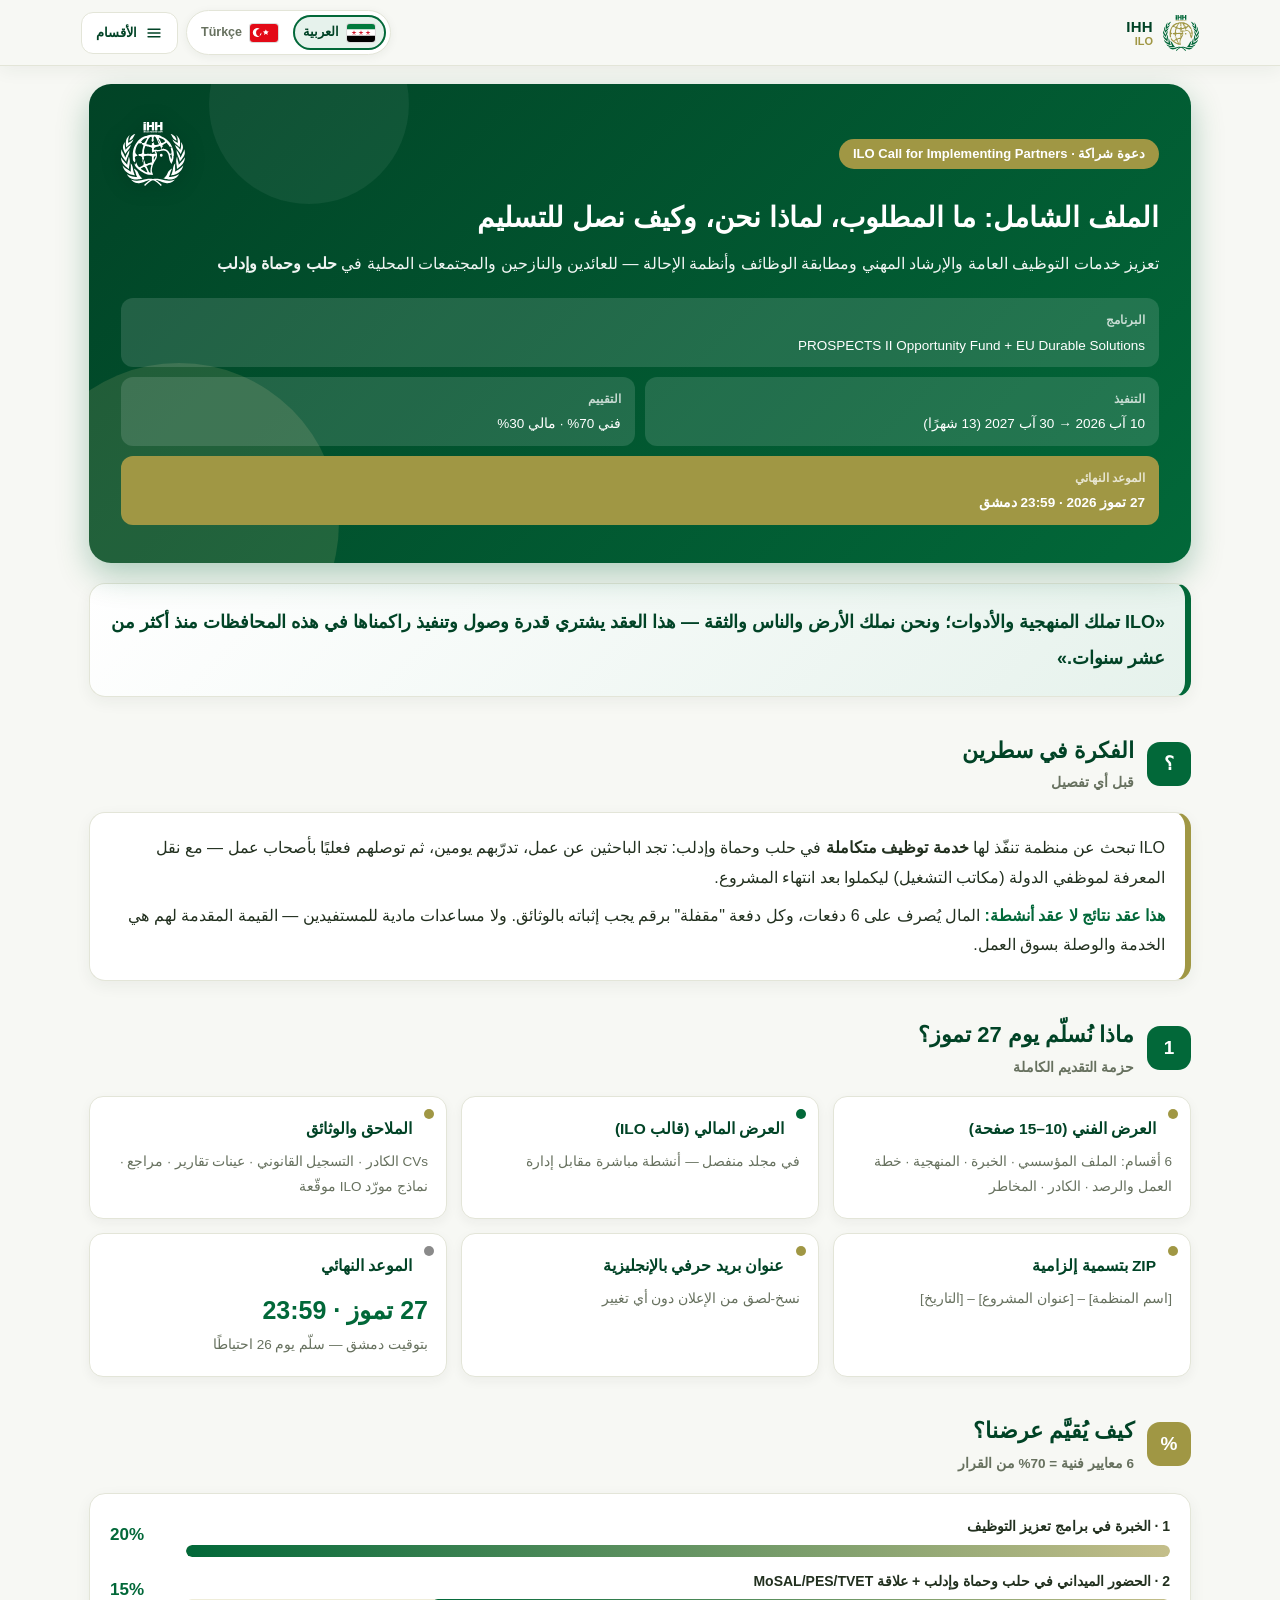
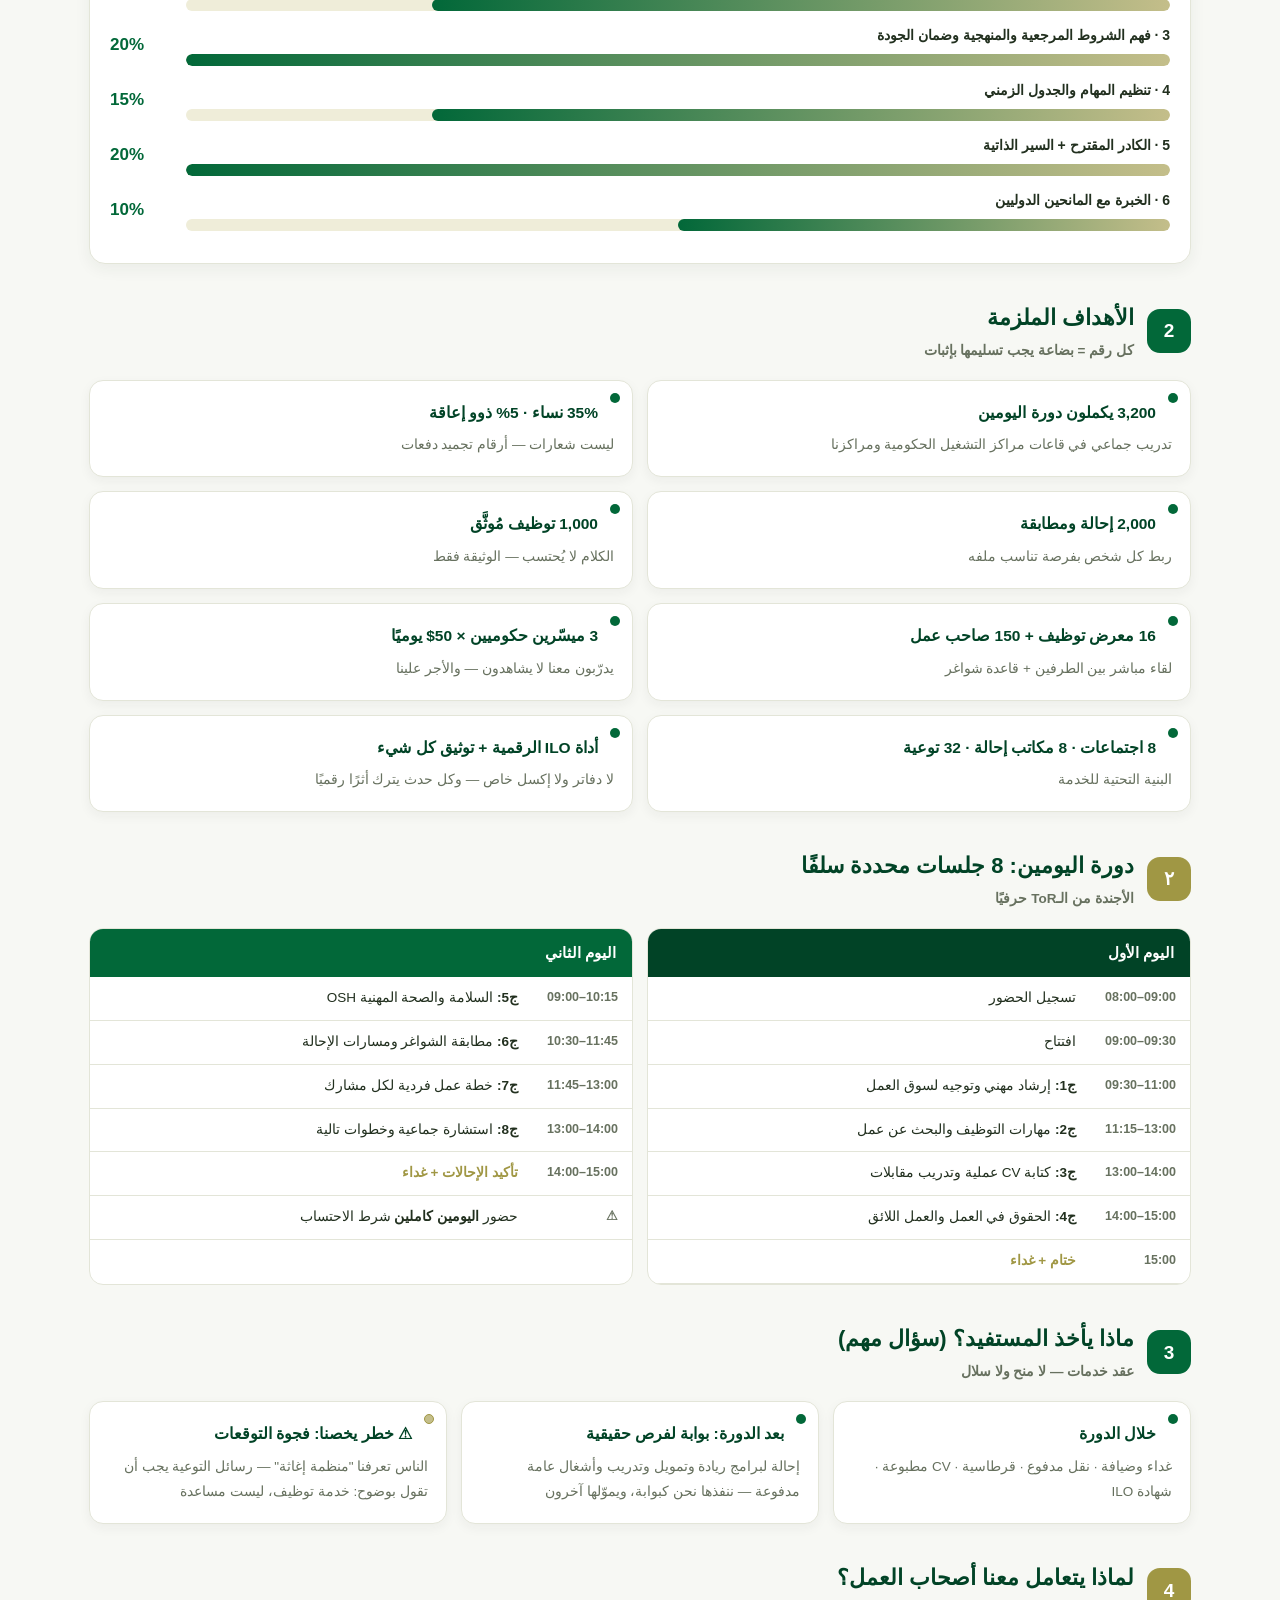
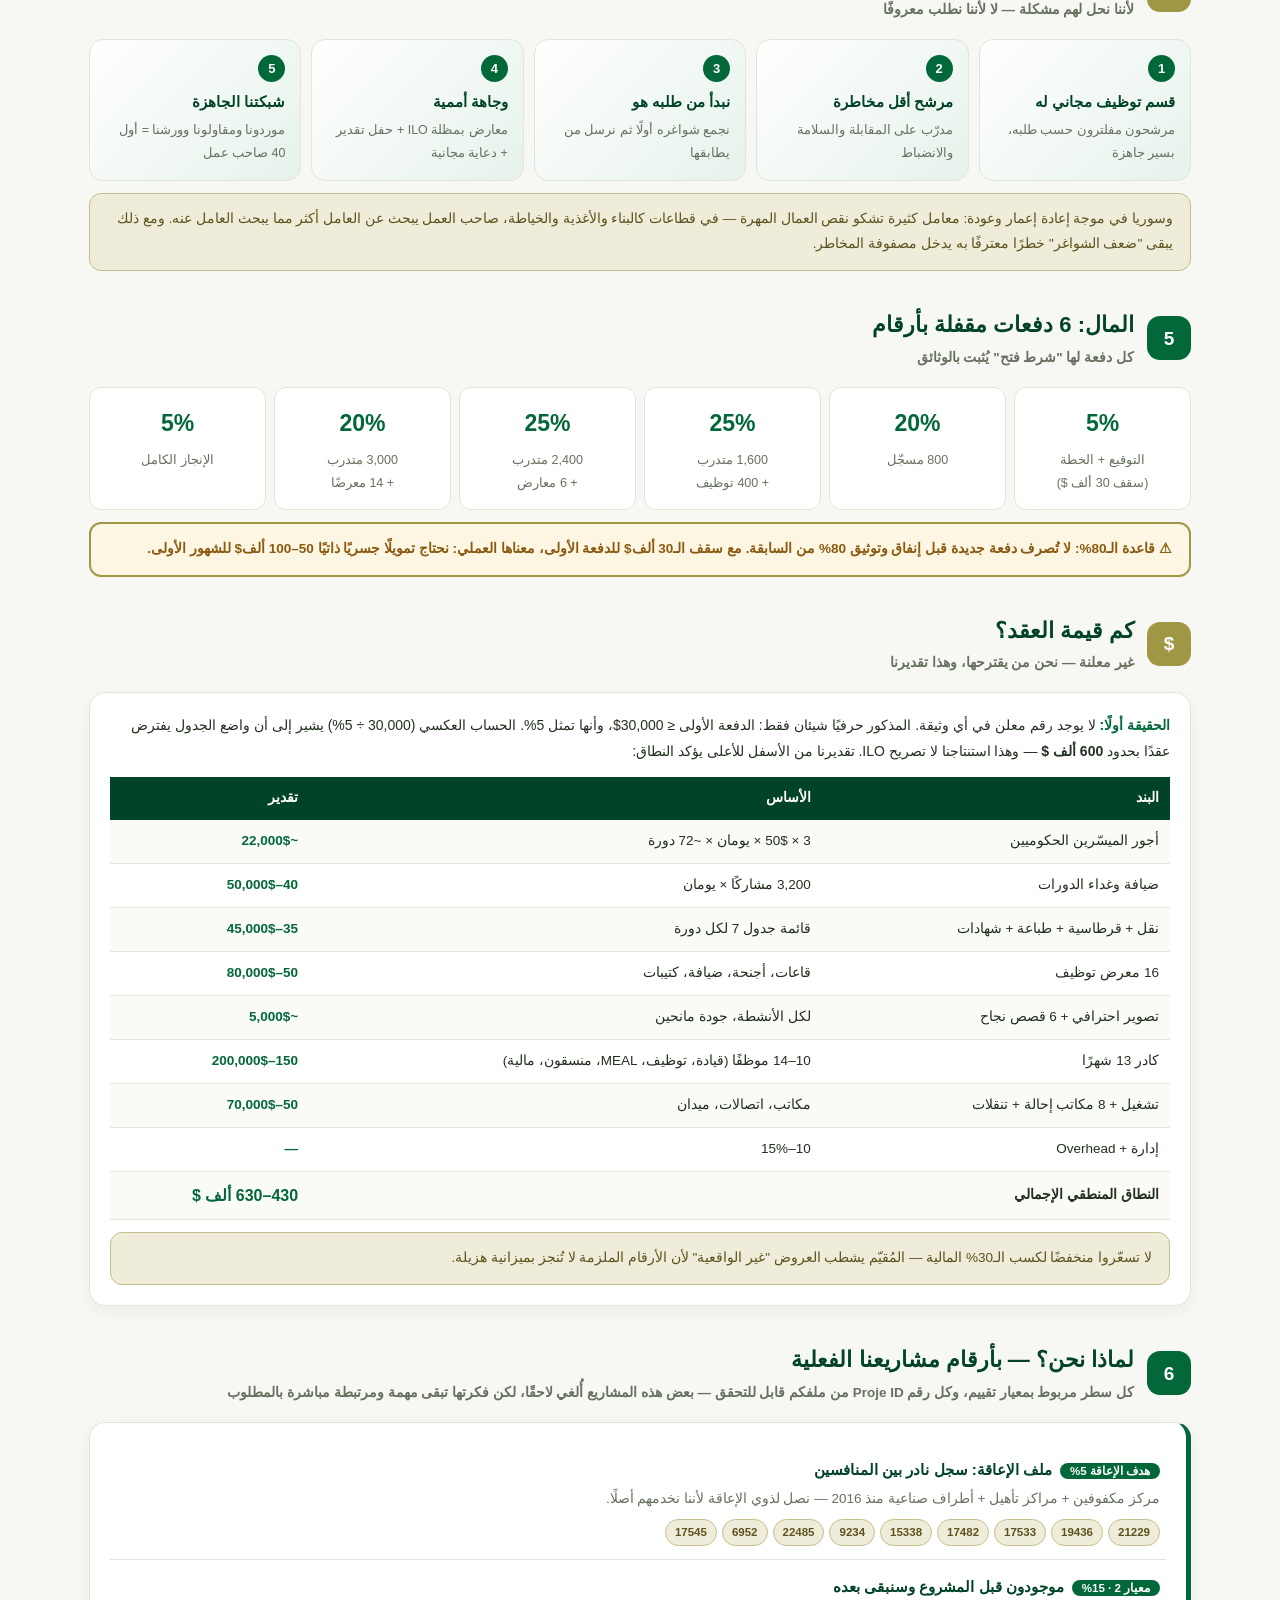
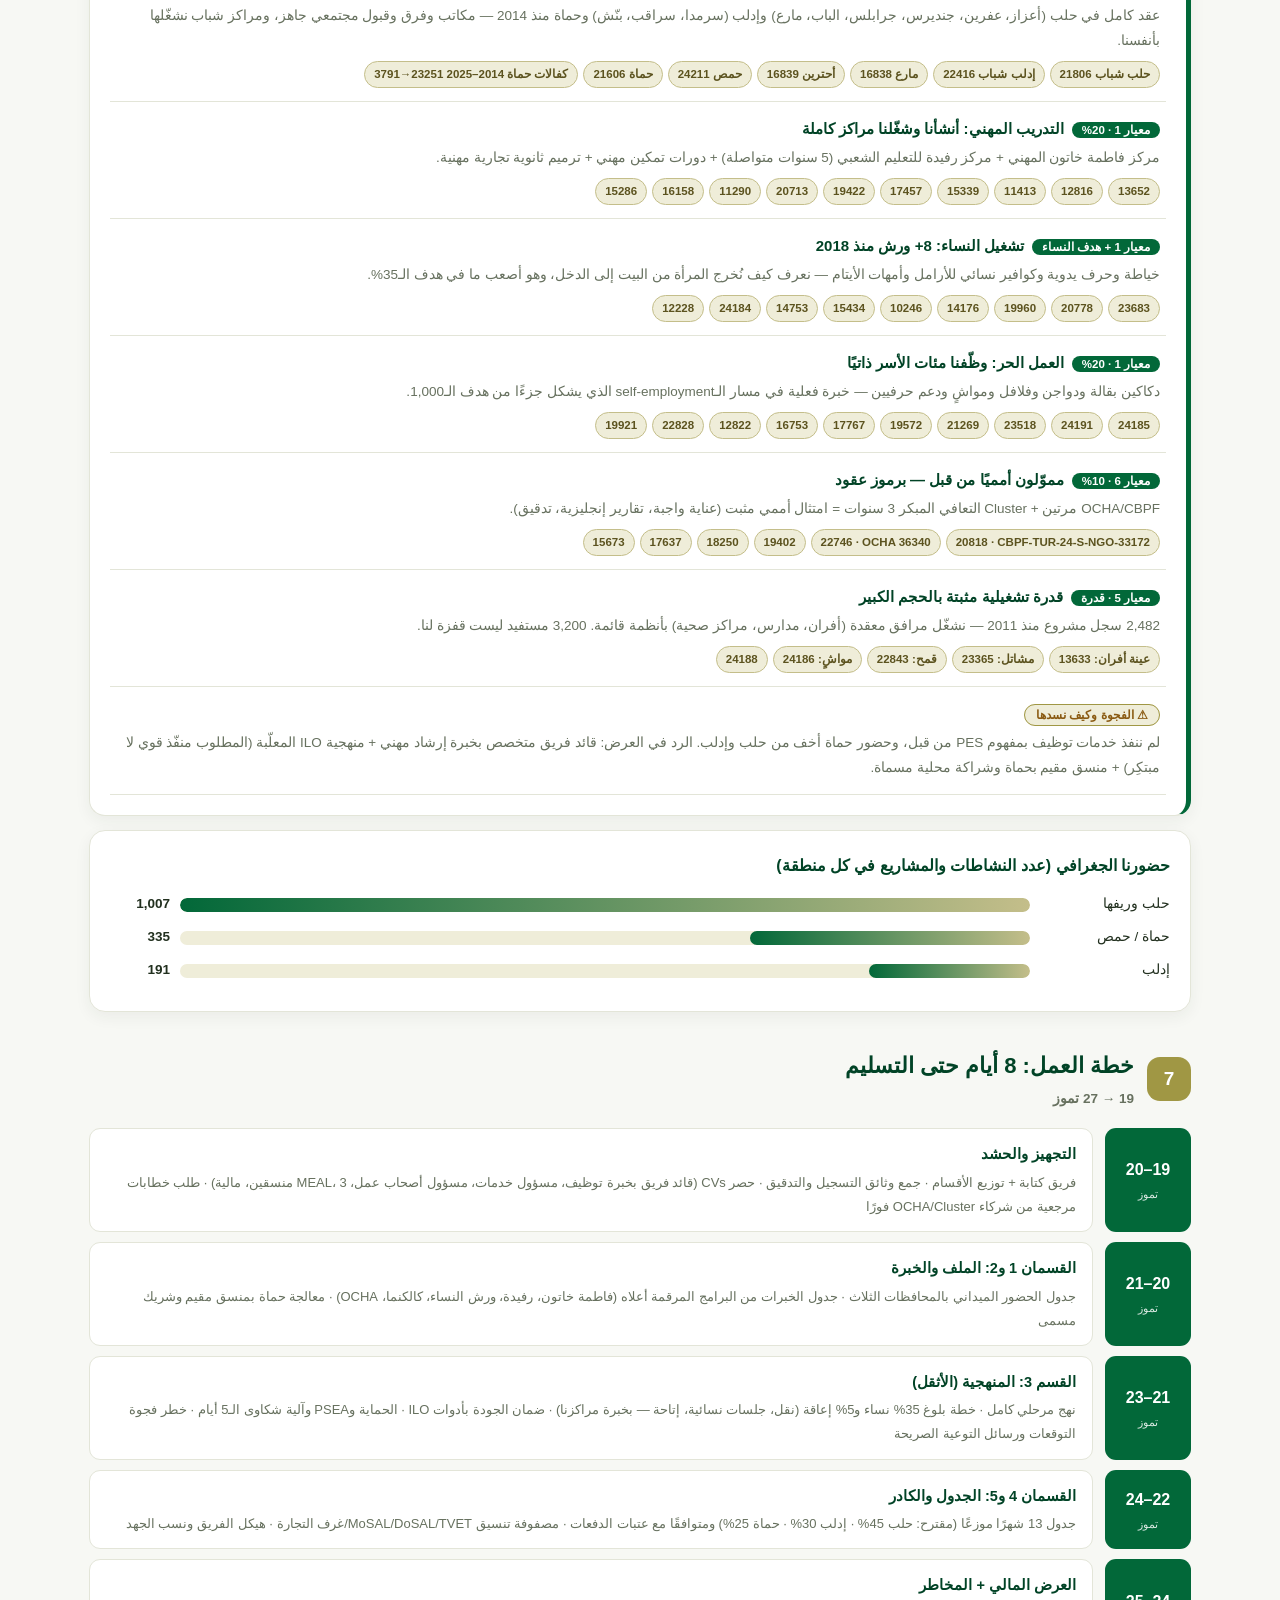
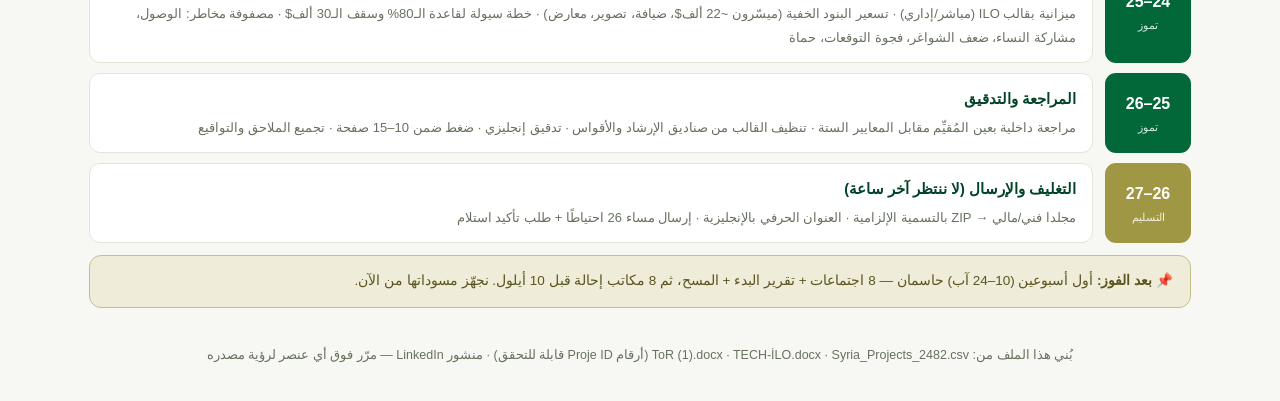
==== index.html @ 793cbeac "fix(seo): cache-bust Open Graph image URL for Telegram previews Append a version query so crawlers t" ====
<!DOCTYPE html>
<html lang="ar" dir="rtl">
<head>
<meta charset="UTF-8">
<meta name="viewport" content="width=device-width, initial-scale=1.0">
<title>ILO – الملف الشامل: المطلوب، لماذا نحن، وخطة العمل</title>

<!-- Link-preview metadata stays Turkish for social crawlers (do not rely on JS). -->
<meta name="description" content="IHH — ILO uygulama ortağı çağrısı: Halep, Hama ve İdlib'de kamu istihdam hizmetleri, kariyer rehberliği, iş eşleştirme ve yönlendirme sistemlerinin güçlendirilmesi. PROSPECTS II Opportunity Fund + EU Durable Solutions.">
<meta name="author" content="IHH">
<meta name="theme-color" content="#014326">
<link rel="canonical" href="https://alhasann.github.io/ihh/">
<link rel="icon" href="Circle_tr.svg" type="image/svg+xml">
<link rel="apple-touch-icon" href="og-image.png?v=20260719b">

<meta property="og:type" content="website">
<meta property="og:site_name" content="IHH">
<meta property="og:locale" content="tr_TR">
<meta property="og:url" content="https://alhasann.github.io/ihh/">
<meta property="og:title" content="IHH · ILO Ortaklık Dosyası — İstihdam Hizmetleri">
<meta property="og:description" content="Halep, Hama ve İdlib'de geri dönenler, yerinden edilmişler ve yerel topluluklar için kamu istihdam hizmetleri, kariyer rehberliği, iş eşleştirme ve yönlendirme. Uygulama: 10 Ağustos 2026 – 30 Ağustos 2027.">
<!-- Cache-bust query forces Telegram/WhatsApp to refetch a new preview image -->
<meta property="og:image" content="https://alhasann.github.io/ihh/og-image.png?v=20260719b">
<meta property="og:image:secure_url" content="https://alhasann.github.io/ihh/og-image.png?v=20260719b">
<meta property="og:image:type" content="image/png">
<meta property="og:image:width" content="1200">
<meta property="og:image:height" content="675">
<meta property="og:image:alt" content="IHH — ILO Ortaklık Dosyası, Halep · Hama · İdlib">

<meta name="twitter:card" content="summary_large_image">
<meta name="twitter:title" content="IHH · ILO Ortaklık Dosyası — İstihdam Hizmetleri">
<meta name="twitter:description" content="Halep, Hama ve İdlib'de kamu istihdam hizmetleri, kariyer rehberliği, iş eşleştirme ve yönlendirme sistemlerinin güçlendirilmesi.">
<meta name="twitter:image" content="https://alhasann.github.io/ihh/og-image.png?v=20260719b">
<meta name="twitter:image:alt" content="IHH — ILO Ortaklık Dosyası">

<link rel="stylesheet" href="css/style.css">
</head>
<body>
<nav class="site-nav" id="site-nav" data-i18n-aria="nav.aria" aria-label="التنقل بين الأقسام">
  <div class="site-nav-inner">
    <a href="#top" class="nav-brand">
      <img src="Circle_tr.svg" width="36" height="36" alt="IHH" class="nav-logo">
      <span class="nav-brand-text"><b>IHH</b><small>ILO</small></span>
    </a>

    <div class="nav-tools">
      <div class="lang-switch" data-lang-switch role="group" aria-label="اختيار اللغة">
        <button type="button" class="lang-btn active" data-lang="ar" aria-pressed="true" title="العربية">
          <span class="lang-flag-wrap" aria-hidden="true">
            <img class="lang-flag" src="flags/sy.svg?v=3" width="28" height="18" alt="سوريا">
          </span>
          <span class="lang-label" data-i18n="lang.ar">العربية</span>
        </button>
        <button type="button" class="lang-btn" data-lang="tr" aria-pressed="false" title="Türkçe">
          <span class="lang-flag-wrap" aria-hidden="true">
            <img class="lang-flag" src="flags/tr.svg?v=2" width="28" height="18" alt="">
          </span>
          <span class="lang-label" data-i18n="lang.tr">Türkçe</span>
        </button>
      </div>

      <button type="button" class="nav-toggle" id="nav-toggle" aria-expanded="false" aria-controls="nav-panel" data-i18n-aria="nav.sections" aria-label="الأقسام">
        <svg class="nav-toggle-ico" width="18" height="18" viewBox="0 0 24 24" fill="none" stroke="currentColor" stroke-width="1.75" stroke-linecap="round" aria-hidden="true"><path d="M4 7h16M4 12h16M4 17h16"/></svg>
        <span class="nav-toggle-label" data-i18n="nav.sections">الأقسام</span>
      </button>
    </div>

    <div class="nav-panel" id="nav-panel">
      <div class="nav-panel-head">
        <span data-i18n="nav.sections">الأقسام</span>
      </div>
      <div class="nav-links" role="navigation">
        <a class="nav-link" href="#idea"><span class="nav-ico" aria-hidden="true"><svg width="18" height="18" viewBox="0 0 24 24" fill="none" stroke="currentColor" stroke-width="1.75" stroke-linecap="round" stroke-linejoin="round"><path d="M9 18h6M10 21h4"/><path d="M8.5 14.5A5.5 5.5 0 1 1 15.5 8 4.5 4.5 0 0 0 12 4a5.5 5.5 0 0 0-3.5 10.5V14.5z"/></svg></span><span data-i18n="nav.idea">الفكرة</span></a>
        <a class="nav-link" href="#submit"><span class="nav-ico" aria-hidden="true"><svg width="18" height="18" viewBox="0 0 24 24" fill="none" stroke="currentColor" stroke-width="1.75" stroke-linecap="round" stroke-linejoin="round"><path d="M22 2 11 13"/><path d="M22 2l-7 20-4-9-9-4 20-7z"/></svg></span><span data-i18n="nav.submit">التسليم</span></a>
        <a class="nav-link" href="#eval"><span class="nav-ico" aria-hidden="true"><svg width="18" height="18" viewBox="0 0 24 24" fill="none" stroke="currentColor" stroke-width="1.75" stroke-linecap="round" stroke-linejoin="round"><path d="M4 20V10M10 20V4M16 20v-7M22 20V8"/></svg></span><span data-i18n="nav.eval">التقييم</span></a>
        <a class="nav-link" href="#targets"><span class="nav-ico" aria-hidden="true"><svg width="18" height="18" viewBox="0 0 24 24" fill="none" stroke="currentColor" stroke-width="1.75" stroke-linecap="round" stroke-linejoin="round"><path d="M12 3v3M12 18v3M3 12h3M18 12h3"/><path d="M12 8a4 4 0 1 1 0 8 4 4 0 0 1 0-8z"/><path d="M12 11v2h2"/></svg></span><span data-i18n="nav.targets">الأهداف</span></a>
        <a class="nav-link" href="#agenda"><span class="nav-ico" aria-hidden="true"><svg width="18" height="18" viewBox="0 0 24 24" fill="none" stroke="currentColor" stroke-width="1.75" stroke-linecap="round" stroke-linejoin="round"><path d="M7 3v3M17 3v3M4 8h16"/><path d="M5 5h14a1 1 0 0 1 1 1v14a1 1 0 0 1-1 1H5a1 1 0 0 1-1-1V6a1 1 0 0 1 1-1z"/></svg></span><span data-i18n="nav.agenda">الدورة</span></a>
        <a class="nav-link" href="#benefit"><span class="nav-ico" aria-hidden="true"><svg width="18" height="18" viewBox="0 0 24 24" fill="none" stroke="currentColor" stroke-width="1.75" stroke-linecap="round" stroke-linejoin="round"><path d="M20 21a8 8 0 0 0-16 0"/><path d="M12 13a4 4 0 1 0 0-8 4 4 0 0 0 0 8z"/></svg></span><span data-i18n="nav.benefit">المستفيد</span></a>
        <a class="nav-link" href="#employers"><span class="nav-ico" aria-hidden="true"><svg width="18" height="18" viewBox="0 0 24 24" fill="none" stroke="currentColor" stroke-width="1.75" stroke-linecap="round" stroke-linejoin="round"><path d="M3 21h18M6 21V8l6-4 6 4v13M10 21v-5h4v5"/></svg></span><span data-i18n="nav.employers">أصحاب العمل</span></a>
        <a class="nav-link" href="#payments"><span class="nav-ico" aria-hidden="true"><svg width="18" height="18" viewBox="0 0 24 24" fill="none" stroke="currentColor" stroke-width="1.75" stroke-linecap="round" stroke-linejoin="round"><path d="M3 7h18v10H3z"/><path d="M3 10h18M7 15h3"/></svg></span><span data-i18n="nav.payments">الدفعات</span></a>
        <a class="nav-link" href="#budget"><span class="nav-ico" aria-hidden="true"><svg width="18" height="18" viewBox="0 0 24 24" fill="none" stroke="currentColor" stroke-width="1.75" stroke-linecap="round" stroke-linejoin="round"><path d="M12 2v20"/><path d="M17 6.5c0-1.9-2.2-3.5-5-3.5S7 4.6 7 6.5 9.2 10 12 10s5 1.6 5 3.5-2.2 3.5-5 3.5-5-1.6-5-3.5"/></svg></span><span data-i18n="nav.budget">القيمة</span></a>
        <a class="nav-link" href="#why"><span class="nav-ico" aria-hidden="true"><svg width="18" height="18" viewBox="0 0 24 24" fill="none" stroke="currentColor" stroke-width="1.75" stroke-linecap="round" stroke-linejoin="round"><path d="m12 3 2.2 5.4L20 9.2l-4.4 3.7L16.8 19 12 15.8 7.2 19l1.2-6.1L4 9.2l5.8-.8L12 3z"/></svg></span><span data-i18n="nav.why">لماذا نحن</span></a>
        <a class="nav-link" href="#plan"><span class="nav-ico" aria-hidden="true"><svg width="18" height="18" viewBox="0 0 24 24" fill="none" stroke="currentColor" stroke-width="1.75" stroke-linecap="round" stroke-linejoin="round"><path d="M9 11.5 11 13.5 16 8.5"/><path d="M5 4h11a1 1 0 0 1 1 1v14a1 1 0 0 1-1 1H5a1 1 0 0 1-1-1V5a1 1 0 0 1 1-1z"/></svg></span><span data-i18n="nav.plan">الخطة</span></a>
      </div>
    </div>
  </div>
</nav>

<div class="wrap" id="top">

  <header class="hero">
    <div class="hero-top">
      <span class="badge" data-i18n="hero.badge">دعوة شراكة · ILO Call for Implementing Partners</span>
      <img class="hero-logo" src="Circle_tr.svg" width="64" height="64" alt="IHH">
    </div>
    <h1 data-i18n="hero.h1">الملف الشامل: ما المطلوب، لماذا نحن، وكيف نصل للتسليم</h1>
    <p data-i18n-html="hero.lead">تعزيز خدمات التوظيف العامة والإرشاد المهني ومطابقة الوظائف وأنظمة الإحالة — للعائدين والنازحين والمجتمعات المحلية في <b>حلب وحماة وإدلب</b></p>
    <div class="metarow">
      <div class="chip chip-program"><b data-i18n="chip.program.label">البرنامج</b><span data-i18n="chip.program.value">PROSPECTS II Opportunity Fund + EU Durable Solutions</span></div>
      <div class="chip"><b data-i18n="chip.impl.label">التنفيذ</b><span data-i18n="chip.impl.value">10 آب 2026 → 30 آب 2027 (13 شهرًا)</span></div>
      <div class="chip"><b data-i18n="chip.eval.label">التقييم</b><span data-i18n="chip.eval.value">فني 70% · مالي 30%</span></div>
      <div class="chip dl chip-deadline"><b data-i18n="chip.deadline.label">الموعد النهائي</b><span data-i18n="chip.deadline.value">27 تموز 2026 · 23:59 دمشق</span></div>
    </div>
  </header>

  <div class="card quote-card">
    <p style="font-size:18px;font-weight:800;color:var(--pd);line-height:2" data-i18n="quote">«ILO تملك المنهجية والأدوات؛ ونحن نملك الأرض والناس والثقة — هذا العقد يشتري قدرة وصول وتنفيذ راكمناها في هذه المحافظات منذ أكثر من عشر سنوات.»</p>
  </div>

  <section id="idea">
    <div class="sec-head"><div class="sec-num">؟</div><div><h2 data-i18n="s1.h2">الفكرة في سطرين</h2><span data-i18n="s1.sub">قبل أي تفصيل</span></div></div>
    <div class="card" style="border-inline-start:6px solid var(--g)">
      <p data-i18n-html="s1.p1">ILO تبحث عن منظمة تنفّذ لها <b>خدمة توظيف متكاملة</b> في حلب وحماة وإدلب: تجد الباحثين عن عمل، تدرّبهم يومين، ثم توصلهم فعليًا بأصحاب عمل — مع نقل المعرفة لموظفي الدولة (مكاتب التشغيل) ليكملوا بعد انتهاء المشروع.</p>
      <p style="margin-top:8px" data-i18n-html="s1.p2"><b style="color:var(--p)">هذا عقد نتائج لا عقد أنشطة:</b> المال يُصرف على 6 دفعات، وكل دفعة "مقفلة" برقم يجب إثباته بالوثائق. ولا مساعدات مادية للمستفيدين — القيمة المقدمة لهم هي الخدمة والوصلة بسوق العمل.</p>
    </div>
  </section>

  <section id="submit">
    <div class="sec-head"><div class="sec-num">1</div><div><h2 data-i18n="s2.h2">ماذا نُسلّم يوم 27 تموز؟</h2><span data-i18n="s2.sub">حزمة التقديم الكاملة</span></div></div>
    <div class="grid g3">
      <div class="item f-tpl" data-i18n-tip="s2.i1.tip"><span class="src-dot"></span><h3 data-i18n="s2.i1.h">العرض الفني (10–15 صفحة)</h3><p data-i18n="s2.i1.p">6 أقسام: الملف المؤسسي · الخبرة · المنهجية · خطة العمل والرصد · الكادر · المخاطر</p></div>
      <div class="item f-tor" data-i18n-tip="s2.i2.tip"><span class="src-dot"></span><h3 data-i18n="s2.i2.h">العرض المالي (قالب ILO)</h3><p data-i18n="s2.i2.p">في مجلد منفصل — أنشطة مباشرة مقابل إدارة</p></div>
      <div class="item f-tpl" data-i18n-tip="s2.i3.tip"><span class="src-dot"></span><h3 data-i18n="s2.i3.h">الملاحق والوثائق</h3><p data-i18n="s2.i3.p">CVs الكادر · التسجيل القانوني · عينات تقارير · مراجع · نماذج مورّد ILO موقّعة</p></div>
      <div class="item f-tpl" data-i18n-tip="s2.i4.tip"><span class="src-dot"></span><h3 data-i18n="s2.i4.h">ZIP بتسمية إلزامية</h3><p data-i18n="s2.i4.p">[اسم المنظمة] – [عنوان المشروع] – [التاريخ]</p></div>
      <div class="item f-tpl" data-i18n-tip="s2.i5.tip"><span class="src-dot"></span><h3 data-i18n="s2.i5.h">عنوان بريد حرفي بالإنجليزية</h3><p data-i18n="s2.i5.p">نسخ-لصق من الإعلان دون أي تغيير</p></div>
      <div class="item f-li" data-i18n-tip="s2.i6.tip"><span class="src-dot"></span><h3 data-i18n="s2.i6.h">الموعد النهائي</h3><p class="big" data-i18n="s2.i6.big">27 تموز · 23:59</p><p data-i18n="s2.i6.p">بتوقيت دمشق — سلّم يوم 26 احتياطًا</p></div>
    </div>
  </section>

  <section id="eval">
    <div class="sec-head"><div class="sec-num" style="background:var(--g)">%</div><div><h2 data-i18n="s3.h2">كيف يُقيَّم عرضنا؟</h2><span data-i18n="s3.sub">6 معايير فنية = 70% من القرار</span></div></div>
    <div class="card">
      <div class="ev-row" data-i18n-tip="s3.e1.tip"><div><div class="ev-name" data-i18n="s3.e1">1 · الخبرة في برامج تعزيز التوظيف</div><div class="ev-bar"><div class="ev-fill" style="width:100%"></div></div></div><div class="ev-pct">20%</div></div>
      <div class="ev-row" data-i18n-tip="s3.e2.tip"><div><div class="ev-name" data-i18n="s3.e2">2 · الحضور الميداني في حلب وحماة وإدلب + علاقة MoSAL/PES/TVET</div><div class="ev-bar"><div class="ev-fill" style="width:75%"></div></div></div><div class="ev-pct">15%</div></div>
      <div class="ev-row" data-i18n-tip="s3.e3.tip"><div><div class="ev-name" data-i18n="s3.e3">3 · فهم الشروط المرجعية والمنهجية وضمان الجودة</div><div class="ev-bar"><div class="ev-fill" style="width:100%"></div></div></div><div class="ev-pct">20%</div></div>
      <div class="ev-row" data-i18n-tip="s3.e4.tip"><div><div class="ev-name" data-i18n="s3.e4">4 · تنظيم المهام والجدول الزمني</div><div class="ev-bar"><div class="ev-fill" style="width:75%"></div></div></div><div class="ev-pct">15%</div></div>
      <div class="ev-row" data-i18n-tip="s3.e5.tip"><div><div class="ev-name" data-i18n="s3.e5">5 · الكادر المقترح + السير الذاتية</div><div class="ev-bar"><div class="ev-fill" style="width:100%"></div></div></div><div class="ev-pct">20%</div></div>
      <div class="ev-row" data-i18n-tip="s3.e6.tip"><div><div class="ev-name" data-i18n="s3.e6">6 · الخبرة مع المانحين الدوليين</div><div class="ev-bar"><div class="ev-fill" style="width:50%"></div></div></div><div class="ev-pct">10%</div></div>
    </div>
  </section>

  <section id="targets">
    <div class="sec-head"><div class="sec-num">2</div><div><h2 data-i18n="s4.h2">الأهداف الملزمة</h2><span data-i18n="s4.sub">كل رقم = بضاعة يجب تسليمها بإثبات</span></div></div>
    <div class="grid g2">
      <div class="item f-tor" data-i18n-tip="s4.t1.tip"><span class="src-dot"></span><h3 data-i18n="s4.t1.h">3,200 يكملون دورة اليومين</h3><p data-i18n="s4.t1.p">تدريب جماعي في قاعات مراكز التشغيل الحكومية ومراكزنا</p></div>
      <div class="item f-tor c-g" data-i18n-tip="s4.t2.tip"><span class="src-dot"></span><h3 data-i18n="s4.t2.h">35% نساء · 5% ذوو إعاقة</h3><p data-i18n="s4.t2.p">ليست شعارات — أرقام تجميد دفعات</p></div>
      <div class="item f-tor" data-i18n-tip="s4.t3.tip"><span class="src-dot"></span><h3 data-i18n="s4.t3.h">2,000 إحالة ومطابقة</h3><p data-i18n="s4.t3.p">ربط كل شخص بفرصة تناسب ملفه</p></div>
      <div class="item f-tor" data-i18n-tip="s4.t4.tip"><span class="src-dot"></span><h3 data-i18n="s4.t4.h">1,000 توظيف مُوثَّق</h3><p data-i18n="s4.t4.p">الكلام لا يُحتسب — الوثيقة فقط</p></div>
      <div class="item f-tor" data-i18n-tip="s4.t5.tip"><span class="src-dot"></span><h3 data-i18n="s4.t5.h">16 معرض توظيف + 150 صاحب عمل</h3><p data-i18n="s4.t5.p">لقاء مباشر بين الطرفين + قاعدة شواغر</p></div>
      <div class="item f-tor" data-i18n-tip="s4.t6.tip"><span class="src-dot"></span><h3 data-i18n="s4.t6.h">3 ميسّرين حكوميين × 50$ يوميًا</h3><p data-i18n="s4.t6.p">يدرّبون معنا لا يشاهدون — والأجر علينا</p></div>
      <div class="item f-tor" data-i18n-tip="s4.t7.tip"><span class="src-dot"></span><h3 data-i18n="s4.t7.h">8 اجتماعات · 8 مكاتب إحالة · 32 توعية</h3><p data-i18n="s4.t7.p">البنية التحتية للخدمة</p></div>
      <div class="item f-tor" data-i18n-tip="s4.t8.tip"><span class="src-dot"></span><h3 data-i18n="s4.t8.h">أداة ILO الرقمية + توثيق كل شيء</h3><p data-i18n="s4.t8.p">لا دفاتر ولا إكسل خاص — وكل حدث يترك أثرًا رقميًا</p></div>
    </div>
  </section>

  <section id="agenda">
    <div class="sec-head"><div class="sec-num" style="background:var(--g)">٢</div><div><h2 data-i18n="s5.h2">دورة اليومين: 8 جلسات محددة سلفًا</h2><span data-i18n="s5.sub">الأجندة من الـToR حرفيًا</span></div></div>
    <div class="grid g2">
      <div class="day">
        <div class="day-h" data-i18n="s5.d1">اليوم الأول</div>
        <div class="sess" data-i18n-tip="s5.tip1"><span class="t">08:00–09:00</span><span data-i18n="s5.s1">تسجيل الحضور</span></div>
        <div class="sess" data-i18n-tip="s5.tip2"><span class="t">09:00–09:30</span><span data-i18n="s5.s2">افتتاح</span></div>
        <div class="sess" data-i18n-tip="s5.tip3"><span class="t">09:30–11:00</span><span data-i18n-html="s5.s3"><b>ج1:</b> إرشاد مهني وتوجيه لسوق العمل</span></div>
        <div class="sess" data-i18n-tip="s5.tip4"><span class="t">11:15–13:00</span><span data-i18n-html="s5.s4"><b>ج2:</b> مهارات التوظيف والبحث عن عمل</span></div>
        <div class="sess" data-i18n-tip="s5.tip5"><span class="t">13:00–14:00</span><span data-i18n-html="s5.s5"><b>ج3:</b> كتابة CV عملية وتدريب مقابلات</span></div>
        <div class="sess" data-i18n-tip="s5.tip6"><span class="t">14:00–15:00</span><span data-i18n-html="s5.s6"><b>ج4:</b> الحقوق في العمل والعمل اللائق</span></div>
        <div class="sess" data-i18n-tip="s5.tip7"><span class="t">15:00</span><span class="brk" data-i18n="s5.s7">ختام + غداء</span></div>
      </div>
      <div class="day">
        <div class="day-h alt" data-i18n="s5.d2">اليوم الثاني</div>
        <div class="sess" data-i18n-tip="s5.tip8"><span class="t">09:00–10:15</span><span data-i18n-html="s5.s8"><b>ج5:</b> السلامة والصحة المهنية OSH</span></div>
        <div class="sess" data-i18n-tip="s5.tip9"><span class="t">10:30–11:45</span><span data-i18n-html="s5.s9"><b>ج6:</b> مطابقة الشواغر ومسارات الإحالة</span></div>
        <div class="sess" data-i18n-tip="s5.tip10"><span class="t">11:45–13:00</span><span data-i18n-html="s5.s10"><b>ج7:</b> خطة عمل فردية لكل مشارك</span></div>
        <div class="sess" data-i18n-tip="s5.tip11"><span class="t">13:00–14:00</span><span data-i18n-html="s5.s11"><b>ج8:</b> استشارة جماعية وخطوات تالية</span></div>
        <div class="sess" data-i18n-tip="s5.tip12"><span class="t">14:00–15:00</span><span class="brk" data-i18n="s5.s12">تأكيد الإحالات + غداء</span></div>
        <div class="sess" data-i18n-tip="s5.tip13"><span class="t">⚠</span><span data-i18n-html="s5.s13">حضور <b>اليومين كاملين</b> شرط الاحتساب</span></div>
      </div>
    </div>
  </section>

  <section id="benefit">
    <div class="sec-head"><div class="sec-num">3</div><div><h2 data-i18n="s6.h2">ماذا يأخذ المستفيد؟ (سؤال مهم)</h2><span data-i18n="s6.sub">عقد خدمات — لا منح ولا سلال</span></div></div>
    <div class="grid g3">
      <div class="item f-tor" data-i18n-tip="s6.i1.tip"><span class="src-dot"></span><h3 data-i18n="s6.i1.h">خلال الدورة</h3><p data-i18n="s6.i1.p">غداء وضيافة · نقل مدفوع · قرطاسية · CV مطبوعة · شهادة ILO</p></div>
      <div class="item f-tor" data-i18n-tip="s6.i2.tip"><span class="src-dot"></span><h3 data-i18n="s6.i2.h">بعد الدورة: بوابة لفرص حقيقية</h3><p data-i18n="s6.i2.p">إحالة لبرامج ريادة وتمويل وتدريب وأشغال عامة مدفوعة — ننفذها نحن كبوابة، ويموّلها آخرون</p></div>
      <div class="item f-csv" data-i18n-tip="s6.i3.tip"><span class="src-dot"></span><h3 data-i18n="s6.i3.h">⚠ خطر يخصنا: فجوة التوقعات</h3><p data-i18n="s6.i3.p">الناس تعرفنا "منظمة إغاثة" — رسائل التوعية يجب أن تقول بوضوح: خدمة توظيف، ليست مساعدة</p></div>
    </div>
  </section>

  <section id="employers">
    <div class="sec-head"><div class="sec-num" style="background:var(--g)">4</div><div><h2 data-i18n="s7.h2">لماذا يتعامل معنا أصحاب العمل؟</h2><span data-i18n="s7.sub">لأننا نحل لهم مشكلة — لا لأننا نطلب معروفًا</span></div></div>
    <div class="flow">
      <div class="flow-step" data-i18n-tip="s7.f1.tip"><div class="n">1</div><h4 data-i18n="s7.f1.h">قسم توظيف مجاني له</h4><p data-i18n="s7.f1.p">مرشحون مفلترون حسب طلبه، بسير جاهزة</p></div>
      <div class="flow-step" data-i18n-tip="s7.f2.tip"><div class="n">2</div><h4 data-i18n="s7.f2.h">مرشح أقل مخاطرة</h4><p data-i18n="s7.f2.p">مدرّب على المقابلة والسلامة والانضباط</p></div>
      <div class="flow-step" data-i18n-tip="s7.f3.tip"><div class="n">3</div><h4 data-i18n="s7.f3.h">نبدأ من طلبه هو</h4><p data-i18n="s7.f3.p">نجمع شواغره أولًا ثم نرسل من يطابقها</p></div>
      <div class="flow-step" data-i18n-tip="s7.f4.tip"><div class="n">4</div><h4 data-i18n="s7.f4.h">وجاهة أممية</h4><p data-i18n="s7.f4.p">معارض بمظلة ILO + حفل تقدير + دعاية مجانية</p></div>
      <div class="flow-step" data-i18n-tip="s7.f5.tip"><div class="n">5</div><h4 data-i18n="s7.f5.h">شبكتنا الجاهزة</h4><p data-i18n="s7.f5.p">موردونا ومقاولونا وورشنا = أول 40 صاحب عمل</p></div>
    </div>
    <div class="note" data-i18n="s7.note">وسوريا في موجة إعادة إعمار وعودة…</div>
  </section>

  <section id="payments">
    <div class="sec-head"><div class="sec-num">5</div><div><h2 data-i18n="s8.h2">المال: 6 دفعات مقفلة بأرقام</h2><span data-i18n="s8.sub">كل دفعة لها "شرط فتح" يُثبت بالوثائق</span></div></div>
    <div class="pay">
      <div class="pay-step" data-i18n-tip="s8.p1.tip"><div class="pct">5%</div><div class="nm" data-i18n-html="s8.p1">التوقيع + الخطة<br>(سقف 30 ألف $)</div></div>
      <div class="pay-step" data-i18n-tip="s8.p2.tip"><div class="pct">20%</div><div class="nm" data-i18n="s8.p2">800 مسجّل</div></div>
      <div class="pay-step" data-i18n-tip="s8.p3.tip"><div class="pct">25%</div><div class="nm" data-i18n-html="s8.p3">1,600 متدرب<br>+ 400 توظيف</div></div>
      <div class="pay-step" data-i18n-tip="s8.p4.tip"><div class="pct">25%</div><div class="nm" data-i18n-html="s8.p4">2,400 متدرب<br>+ 6 معارض</div></div>
      <div class="pay-step" data-i18n-tip="s8.p5.tip"><div class="pct">20%</div><div class="nm" data-i18n-html="s8.p5">3,000 متدرب<br>+ 14 معرضًا</div></div>
      <div class="pay-step" data-i18n-tip="s8.p6.tip"><div class="pct">5%</div><div class="nm" data-i18n="s8.p6">الإنجاز الكامل</div></div>
    </div>
    <div class="alert" data-i18n-tip="s8.alert.tip" style="cursor:help" data-i18n-html="s8.alert">⚠ قاعدة الـ80%…</div>
  </section>

  <section id="budget">
    <div class="sec-head"><div class="sec-num" style="background:var(--g)">$</div><div><h2 data-i18n="s9.h2">كم قيمة العقد؟</h2><span data-i18n="s9.sub">غير معلنة — نحن من يقترحها، وهذا تقديرنا</span></div></div>
    <div class="card">
      <p style="font-size:14px;margin-bottom:12px" data-i18n-html="s9.intro"><b style="color:var(--p)">الحقيقة أولًا:</b> …</p>
      <table>
        <tr><th data-i18n="s9.th1">البند</th><th data-i18n="s9.th2">الأساس</th><th data-i18n="s9.th3">تقدير</th></tr>
        <tr><td data-i18n="s9.r1.a">أجور الميسّرين الحكوميين</td><td data-i18n="s9.r1.b">3 × 50$ × يومان × ~72 دورة</td><td class="n">~22,000$</td></tr>
        <tr><td data-i18n="s9.r2.a">ضيافة وغداء الدورات</td><td data-i18n="s9.r2.b">3,200 مشاركًا × يومان</td><td class="n">40–50,000$</td></tr>
        <tr><td data-i18n="s9.r3.a">نقل + قرطاسية + طباعة + شهادات</td><td data-i18n="s9.r3.b">قائمة جدول 7 لكل دورة</td><td class="n">35–45,000$</td></tr>
        <tr><td data-i18n="s9.r4.a">16 معرض توظيف</td><td data-i18n="s9.r4.b">قاعات، أجنحة، ضيافة، كتيبات</td><td class="n">50–80,000$</td></tr>
        <tr><td data-i18n="s9.r5.a">تصوير احترافي + 6 قصص نجاح</td><td data-i18n="s9.r5.b">لكل الأنشطة، جودة مانحين</td><td class="n">~5,000$</td></tr>
        <tr><td data-i18n="s9.r6.a">كادر 13 شهرًا</td><td data-i18n="s9.r6.b">10–14 موظفًا (قيادة، توظيف، MEAL، منسقون، مالية)</td><td class="n">150–200,000$</td></tr>
        <tr><td data-i18n="s9.r7.a">تشغيل + 8 مكاتب إحالة + تنقلات</td><td data-i18n="s9.r7.b">مكاتب، اتصالات، ميدان</td><td class="n">50–70,000$</td></tr>
        <tr><td data-i18n="s9.r8.a">إدارة + Overhead</td><td data-i18n="s9.r8.b">10–15%</td><td class="n">—</td></tr>
        <tr><td data-i18n-html="s9.r9.a"><b>النطاق المنطقي الإجمالي</b></td><td></td><td class="n" style="font-size:16px" data-i18n="s9.r9.c">430–630 ألف $</td></tr>
      </table>
      <div class="note" data-i18n="s9.note">لا تسعّروا منخفضًا…</div>
    </div>
  </section>

  <section id="why">
    <div class="sec-head"><div class="sec-num">6</div><div><h2 data-i18n="s10.h2">لماذا نحن؟ — بأرقام مشاريعنا الفعلية</h2><span data-i18n="s10.sub">كل سطر مربوط بمعيار تقييم…</span></div></div>
    <div class="card why">
      <div class="why-line" data-i18n-tip="s10.w1.tip">
        <h4 data-i18n-html="s10.w1.h"><span class="w">هدف الإعاقة 5%</span>ملف الإعاقة: سجل نادر بين المنافسين</h4>
        <p data-i18n="s10.w1.p">مركز مكفوفين + مراكز تأهيل + أطراف صناعية منذ 2016 — نصل لذوي الإعاقة لأننا نخدمهم أصلًا.</p>
        <div class="ids"><span class="id">21229</span><span class="id">19436</span><span class="id">17533</span><span class="id">17482</span><span class="id">15338</span><span class="id">9234</span><span class="id">22485</span><span class="id">6952</span><span class="id">17545</span></div>
      </div>
      <div class="why-line" data-i18n-tip="s10.w2.tip">
        <h4 data-i18n-html="s10.w2.h"><span class="w">معيار 2 · 15%</span>موجودون قبل المشروع وسنبقى بعده</h4>
        <p data-i18n="s10.w2.p">عقد كامل في حلب…</p>
        <div class="ids"><span class="id">21806 حلب شباب</span><span class="id">22416 إدلب شباب</span><span class="id">16838 مارع</span><span class="id">16839 أحترين</span><span class="id">24211 حمص</span><span class="id">21606 حماة</span><span class="id">3791→23251 كفالات حماة 2014–2025</span></div>
      </div>
      <div class="why-line" data-i18n-tip="s10.w3.tip">
        <h4 data-i18n-html="s10.w3.h"><span class="w">معيار 1 · 20%</span>التدريب المهني: أنشأنا وشغّلنا مراكز كاملة</h4>
        <p data-i18n="s10.w3.p">مركز فاطمة خاتون المهني…</p>
        <div class="ids"><span class="id">13652</span><span class="id">12816</span><span class="id">11413</span><span class="id">15339</span><span class="id">17457</span><span class="id">19422</span><span class="id">20713</span><span class="id">11290</span><span class="id">16158</span><span class="id">15286</span></div>
      </div>
      <div class="why-line" data-i18n-tip="s10.w4.tip">
        <h4 data-i18n-html="s10.w4.h"><span class="w">معيار 1 + هدف النساء</span>تشغيل النساء: 8+ ورش منذ 2018</h4>
        <p data-i18n="s10.w4.p">خياطة وحرف يدوية…</p>
        <div class="ids"><span class="id">23683</span><span class="id">20778</span><span class="id">19960</span><span class="id">14176</span><span class="id">10246</span><span class="id">15434</span><span class="id">14753</span><span class="id">24184</span><span class="id">12228</span></div>
      </div>
      <div class="why-line" data-i18n-tip="s10.w5.tip">
        <h4 data-i18n-html="s10.w5.h"><span class="w">معيار 1 · 20%</span>العمل الحر: وظّفنا مئات الأسر ذاتيًا</h4>
        <p data-i18n="s10.w5.p">دكاكين بقالة…</p>
        <div class="ids"><span class="id">24185</span><span class="id">24191</span><span class="id">23518</span><span class="id">21269</span><span class="id">19572</span><span class="id">17767</span><span class="id">16753</span><span class="id">12822</span><span class="id">22828</span><span class="id">19921</span></div>
      </div>
      <div class="why-line" data-i18n-tip="s10.w6.tip">
        <h4 data-i18n-html="s10.w6.h"><span class="w">معيار 6 · 10%</span>مموّلون أمميًا من قبل — برموز عقود</h4>
        <p data-i18n="s10.w6.p">OCHA/CBPF مرتين…</p>
        <div class="ids"><span class="id">20818 · CBPF-TUR-24-S-NGO-33172</span><span class="id">22746 · OCHA 36340</span><span class="id">19402</span><span class="id">18250</span><span class="id">17637</span><span class="id">15673</span></div>
      </div>
      <div class="why-line" data-i18n-tip="s10.w7.tip">
        <h4 data-i18n-html="s10.w7.h"><span class="w">معيار 5 · قدرة</span>قدرة تشغيلية مثبتة بالحجم الكبير</h4>
        <p data-i18n="s10.w7.p">2,482 سجل مشروع منذ 2011…</p>
        <div class="ids"><span class="id">عينة أفران: 13633</span><span class="id">مشاتل: 23365</span><span class="id">قمح: 22843</span><span class="id">مواشٍ: 24186</span><span class="id">24188</span></div>
      </div>
      <div class="why-line" data-i18n-tip="s10.w8.tip">
        <h4 data-i18n-html="s10.w8.h"><span class="gap-tag">⚠ الفجوة وكيف نسدها</span></h4>
        <p data-i18n="s10.w8.p">لم ننفذ خدمات توظيف بمفهوم PES من قبل…</p>
      </div>
    </div>

    <div class="card" style="margin-top:14px">
      <h3 style="color:var(--pd);font-size:16px;margin-bottom:12px" data-i18n="s10.geo.h">حضورنا الجغرافي (عدد النشاطات والمشاريع في كل منطقة)</h3>
      <div class="geo-row" data-i18n-tip="s10.geo.aleppo.tip"><span data-i18n="s10.geo.aleppo">حلب وريفها</span><div class="geo-bar"><div class="geo-fill" style="width:100%"></div></div><b>1,007</b></div>
      <div class="geo-row" data-i18n-tip="s10.geo.hama.tip"><span data-i18n="s10.geo.hama">حماة / حمص</span><div class="geo-bar"><div class="geo-fill" style="width:33%"></div></div><b>335</b></div>
      <div class="geo-row" data-i18n-tip="s10.geo.idlib.tip"><span data-i18n="s10.geo.idlib">إدلب</span><div class="geo-bar"><div class="geo-fill" style="width:19%"></div></div><b>191</b></div>
    </div>
  </section>

  <section id="plan">
    <div class="sec-head"><div class="sec-num" style="background:var(--g)">7</div><div><h2 data-i18n="s11.h2">خطة العمل: 8 أيام حتى التسليم</h2><span data-i18n="s11.sub">19 → 27 تموز</span></div></div>

    <div class="day-plan">
      <div class="dp-date"><b>19–20</b><span data-i18n="s11.m">تموز</span></div>
      <div class="dp-body" data-i18n-tip="s11.d1.tip"><h4 data-i18n="s11.d1.h">التجهيز والحشد</h4><p data-i18n="s11.d1.p">فريق كتابة…</p></div>
    </div>
    <div class="day-plan">
      <div class="dp-date"><b>20–21</b><span data-i18n="s11.m">تموز</span></div>
      <div class="dp-body" data-i18n-tip="s11.d2.tip"><h4 data-i18n="s11.d2.h">القسمان 1 و2: الملف والخبرة</h4><p data-i18n="s11.d2.p">جدول الحضور…</p></div>
    </div>
    <div class="day-plan">
      <div class="dp-date"><b>21–23</b><span data-i18n="s11.m">تموز</span></div>
      <div class="dp-body" data-i18n-tip="s11.d3.tip"><h4 data-i18n="s11.d3.h">القسم 3: المنهجية (الأثقل)</h4><p data-i18n="s11.d3.p">نهج مرحلي كامل…</p></div>
    </div>
    <div class="day-plan">
      <div class="dp-date"><b>22–24</b><span data-i18n="s11.m">تموز</span></div>
      <div class="dp-body" data-i18n-tip="s11.d4.tip"><h4 data-i18n="s11.d4.h">القسمان 4 و5: الجدول والكادر</h4><p data-i18n="s11.d4.p">جدول 13 شهرًا…</p></div>
    </div>
    <div class="day-plan">
      <div class="dp-date"><b>24–25</b><span data-i18n="s11.m">تموز</span></div>
      <div class="dp-body" data-i18n-tip="s11.d5.tip"><h4 data-i18n="s11.d5.h">العرض المالي + المخاطر</h4><p data-i18n="s11.d5.p">ميزانية بقالب ILO…</p></div>
    </div>
    <div class="day-plan">
      <div class="dp-date"><b>25–26</b><span data-i18n="s11.m">تموز</span></div>
      <div class="dp-body" data-i18n-tip="s11.d6.tip"><h4 data-i18n="s11.d6.h">المراجعة والتدقيق</h4><p data-i18n="s11.d6.p">مراجعة داخلية…</p></div>
    </div>
    <div class="day-plan dp-crit">
      <div class="dp-date"><b>26–27</b><span data-i18n="s11.deliv">التسليم</span></div>
      <div class="dp-body" data-i18n-tip="s11.d7.tip"><h4 data-i18n="s11.d7.h">التغليف والإرسال (لا ننتظر آخر ساعة)</h4><p data-i18n="s11.d7.p">مجلدا فني/مالي…</p></div>
    </div>

    <div class="note" data-i18n-tip="s11.note.tip" style="cursor:help" data-i18n-html="s11.note">📌 <b>بعد الفوز:</b> …</div>
  </section>

  <footer data-i18n="footer">بُني هذا الملف من: ToR (1).docx · TECH-İLO.docx · Syria_Projects_2482.csv (أرقام Proje ID قابلة للتحقق) · منشور LinkedIn — مرّر فوق أي عنصر لرؤية مصدره</footer>
</div>

<script src="js/i18n.js"></script>
<script src="js/app.js"></script>
</body>
</html>
---- css/style.css ----
:root{
  --p:#026839;
  --pd:#014326;
  --g:#a09744;
  --k:#c4be8a;
  --kl:#efedd9;
  --pl:#e6f2ec;
  --bg:#f7f8f4; --card:#fff; --ink:#22301f; --muted:#67715f; --line:#e3e5d8;
  --warn:#8a5a12;
}
*{box-sizing:border-box;margin:0;padding:0}
html{scroll-behavior:smooth}
body{font-family:"Segoe UI",Tahoma,sans-serif;background:var(--bg);color:var(--ink);line-height:1.85}
.wrap{max-width:1150px;margin:0 auto;padding:24px;padding-top:18px}
section[id]{scroll-margin-top:88px}

/* —— sticky navbar —— */
.site-nav{
  position:sticky;top:0;z-index:100;
  background:rgba(247,248,244,.98);
  backdrop-filter:blur(12px);-webkit-backdrop-filter:blur(12px);
  border-bottom:1px solid var(--line);
  box-shadow:0 4px 18px rgba(34,48,31,.06);
}
.site-nav-inner{
  max-width:1150px;margin:0 auto;padding:10px 16px;
  display:flex;align-items:center;justify-content:space-between;gap:12px;
  min-height:60px;position:relative;
}
.nav-brand{
  display:inline-flex;align-items:center;gap:10px;
  text-decoration:none;color:var(--pd);min-width:0;
}
.nav-logo{
  width:36px;height:36px;object-fit:contain;flex-shrink:0;
}
.nav-brand-text{display:flex;flex-direction:column;line-height:1.15}
.nav-brand-text b{font-size:15px;letter-spacing:.02em}
.nav-brand-text small{font-size:11px;color:var(--g);font-weight:700}

.nav-tools{
  display:inline-flex;align-items:center;gap:8px;margin-inline-start:auto;
}
.nav-toggle{
  display:inline-flex;align-items:center;justify-content:center;gap:8px;
  min-height:42px;padding:0 14px;border-radius:12px;
  border:1px solid var(--line);background:#fff;cursor:pointer;
  color:var(--pd);font:inherit;font-weight:700;font-size:13px;flex-shrink:0;
  transition:background .15s,border-color .15s,box-shadow .15s;
}
.nav-toggle:hover{background:var(--pl);border-color:var(--k)}
.site-nav.is-open .nav-toggle{
  background:var(--pl);border-color:var(--p);
  box-shadow:inset 0 0 0 1px var(--p);
}
.nav-toggle-ico{width:18px;height:18px;display:block;flex-shrink:0}
.nav-toggle-label{white-space:nowrap}

/* Sections panel — dropdown grid, never a horizontal scroller */
.nav-panel{
  display:none;position:absolute;inset-inline:12px;top:calc(100% + 8px);
  z-index:120;background:#fff;border:1px solid var(--line);border-radius:18px;
  padding:14px;box-shadow:0 18px 40px rgba(34,48,31,.14);
}
.site-nav.is-open .nav-panel{display:block}
.nav-panel-head{
  font-size:12px;font-weight:800;color:var(--muted);
  letter-spacing:.04em;text-transform:uppercase;margin-bottom:10px;
  padding:0 4px;
}
.nav-links{
  display:grid;grid-template-columns:repeat(3,minmax(0,1fr));gap:6px;
}
.nav-link{
  display:flex;align-items:center;gap:10px;min-width:0;
  text-decoration:none;color:var(--pd);
  font-size:13.5px;font-weight:700;line-height:1.25;
  padding:12px 12px;border-radius:12px;border:1px solid transparent;
  transition:background .15s,border-color .15s,color .15s;
}
.nav-link:hover{background:var(--pl);border-color:var(--line)}
.nav-link.active{
  background:var(--pl);border-color:var(--p);color:var(--pd);
  box-shadow:inset 3px 0 0 var(--p);
}
html[dir="rtl"] .nav-link.active{box-shadow:inset -3px 0 0 var(--p)}
.nav-ico{
  width:34px;height:34px;border-radius:10px;flex:0 0 34px;
  display:inline-flex;align-items:center;justify-content:center;
  background:var(--pl);color:var(--p);border:1px solid #d7e8de;
}
.nav-ico svg{
  width:18px;height:18px;display:block;
  max-width:18px;max-height:18px;
}
.nav-link.active .nav-ico{
  background:var(--p);color:#fff;border-color:var(--p);
}
.nav-link > span:last-child{
  overflow:hidden;text-overflow:ellipsis;white-space:nowrap;
}

.lang-switch{
  display:inline-flex;align-items:center;gap:4px;
  background:#fff;border:1px solid var(--line);
  border-radius:999px;padding:4px;
  box-shadow:0 2px 10px rgba(34,48,31,.06);
}
.lang-btn{
  border:0;background:transparent;color:var(--muted);cursor:pointer;
  font:inherit;font-weight:700;font-size:12.5px;padding:6px 10px;
  display:inline-flex;align-items:center;gap:7px;border-radius:999px;
  transition:background .15s,color .15s,box-shadow .15s;
}
.lang-flag-wrap{
  display:inline-flex;align-items:center;justify-content:center;
  width:30px;height:20px;border-radius:4px;background:#fff;
  border:1px solid rgba(0,0,0,.14);overflow:hidden;flex-shrink:0;
}
.lang-flag{
  width:28px;height:18px;object-fit:cover;display:block;
}
.lang-label{white-space:nowrap}
.lang-btn:hover{background:var(--pl);color:var(--pd)}
/* Active = light plate + green ring so flags never sit on solid green */
.lang-btn.active{
  background:var(--pl);color:var(--pd);
  box-shadow:inset 0 0 0 2px var(--p);
}
.lang-btn:focus-visible{outline:2px solid var(--g);outline-offset:2px}

.hero{background:linear-gradient(135deg,var(--pd),var(--p));color:#fff;border-radius:22px;padding:38px 32px;box-shadow:0 12px 32px rgba(2,104,57,.3);position:relative;overflow:hidden}
.hero:after{content:"";position:absolute;left:-70px;bottom:-120px;width:320px;height:320px;background:rgba(196,190,138,.16);border-radius:50%}
.hero:before{content:"";position:absolute;left:120px;top:-80px;width:200px;height:200px;background:rgba(255,255,255,.06);border-radius:50%}
.hero-top{display:flex;justify-content:space-between;align-items:center;gap:12px;position:relative;z-index:2;margin-bottom:12px}
.hero-logo{
  width:64px;height:64px;object-fit:contain;flex-shrink:0;
  filter:brightness(0) invert(1) drop-shadow(0 2px 10px rgba(0,0,0,.25));
}
.badge{
  display:inline-block;background:var(--g);color:#fff;font-weight:700;
  padding:6px 14px;border-radius:30px;font-size:13px;line-height:1.35;
  max-width:min(100%,520px);
}
.hero h1{font-size:28px;line-height:1.45;position:relative;z-index:2}
.hero p{margin-top:10px;font-size:16px;opacity:.94;position:relative;z-index:2}
.metarow{
  display:grid;grid-template-columns:repeat(2,minmax(0,1fr));
  gap:10px;margin-top:20px;position:relative;z-index:2;
}
.chip{
  background:rgba(255,255,255,.13);padding:12px 14px;border-radius:12px;
  font-size:13.5px;min-width:0;overflow-wrap:anywhere;word-break:break-word;
}
.chip b{display:block;font-size:11.5px;opacity:.75;margin-bottom:4px;font-weight:700}
.chip span{display:block;line-height:1.45}
.chip.dl{background:var(--g);font-weight:700}
.chip-program,.chip-deadline{grid-column:1 / -1}

.legend{display:flex;gap:14px;flex-wrap:wrap;font-size:13px;color:var(--muted);margin:20px 0 4px;background:#fff;border:1px solid var(--line);border-radius:12px;padding:12px 18px;align-items:center}
.legend .dot{width:12px;height:12px;border-radius:50%;display:inline-block;margin-inline-start:5px;vertical-align:middle}
.legend b{color:var(--ink)}

section{margin-top:34px}
.sec-head{display:flex;align-items:center;gap:13px;margin-bottom:16px}
.sec-num{min-width:44px;height:44px;border-radius:13px;background:var(--p);color:#fff;display:flex;align-items:center;justify-content:center;font-size:19px;font-weight:800}
.sec-head h2{font-size:22px;color:var(--pd)}
.sec-head span{color:var(--muted);font-size:13.5px;display:block;font-weight:600}

.card{background:var(--card);border-radius:16px;padding:20px;box-shadow:0 5px 16px rgba(34,48,31,.06);border:1px solid var(--line)}
.quote-card{margin-top:20px;border-inline-start:6px solid var(--p);background:linear-gradient(135deg,#fff,var(--pl))}
.grid{display:grid;gap:14px}
.g2{grid-template-columns:repeat(2,1fr)}
.g3{grid-template-columns:repeat(3,1fr)}
.g4{grid-template-columns:repeat(4,1fr)}
@media(max-width:840px){.g2,.g3,.g4{grid-template-columns:1fr}}

[data-tip]{position:relative}
[data-tip]:hover{z-index:60}
[data-tip]:hover::after{
  content:attr(data-tip);position:absolute;bottom:calc(100% + 8px);inset-inline-end:0;
  background:var(--pd);color:#fff;padding:10px 14px;border-radius:10px;
  font-size:12.5px;line-height:1.7;width:max-content;max-width:340px;
  white-space:normal;z-index:99;box-shadow:0 10px 26px rgba(0,0,0,.3);pointer-events:none
}
[data-tip]:hover::before{
  content:"";position:absolute;bottom:calc(100% + 2px);inset-inline-end:20px;
  border:6px solid transparent;border-top-color:var(--pd);z-index:99;pointer-events:none
}
.src-dot{width:10px;height:10px;border-radius:50%;display:inline-block;position:absolute;top:12px;inset-inline-start:12px}
.f-tor .src-dot{background:var(--p)} .f-tpl .src-dot{background:var(--g)}
.f-csv .src-dot{background:var(--k);border:1px solid var(--g)} .f-li .src-dot{background:#8a8a8a}

.item{background:var(--card);border-radius:14px;padding:18px;border:1px solid var(--line);box-shadow:0 4px 12px rgba(34,48,31,.05);position:relative;transition:.15s;cursor:help}
.item:hover{transform:translateY(-3px);box-shadow:0 10px 22px rgba(34,48,31,.13)}
.item h3{font-size:15.5px;color:var(--pd);margin-bottom:6px;padding-inline-start:16px}
.item p{font-size:13.5px;color:var(--muted)}
.item .big{font-size:25px;font-weight:800;color:var(--p)}

.kpi{text-align:center}
.kpi .num{font-size:31px;font-weight:800;color:var(--p)}
.kpi .lbl{font-size:13.5px;color:var(--muted);margin-top:4px}
.c-g .num{color:var(--g)}

.ev-row{display:grid;grid-template-columns:1fr 66px;gap:10px;align-items:center;margin-bottom:12px;cursor:help;position:relative}
.ev-name{font-size:14px;font-weight:600}
.ev-bar{height:12px;background:var(--kl);border-radius:8px;overflow:hidden;margin-top:5px}
.ev-fill{height:100%;border-radius:8px;background:linear-gradient(90deg,var(--k),var(--p))}
html[dir="rtl"] .ev-fill{background:linear-gradient(270deg,var(--k),var(--p))}
.ev-pct{font-size:17px;font-weight:800;color:var(--p);text-align:end}

.day{border:1px solid var(--line);border-radius:14px;overflow:hidden;background:#fff}
.day-h{background:var(--pd);color:#fff;padding:10px 16px;font-weight:700;font-size:15px}
.day-h.alt{background:var(--p)}
.sess{display:flex;gap:10px;padding:9px 14px;border-bottom:1px solid var(--line);font-size:13.5px;cursor:help;position:relative}
.sess:hover{background:var(--pl)}
.sess .t{min-width:90px;color:var(--muted);font-weight:600;font-size:12.5px;direction:ltr;text-align:end}
.sess .brk{color:var(--g);font-weight:700}

.pay{display:grid;grid-template-columns:repeat(6,1fr);gap:8px}
@media(max-width:840px){.pay{grid-template-columns:repeat(2,1fr)}}
.pay-step{background:#fff;border:1px solid var(--line);border-radius:12px;padding:14px 10px;text-align:center;cursor:help;position:relative}
.pay-step .pct{font-size:23px;font-weight:800;color:var(--p)}
.pay-step .nm{font-size:12.5px;color:var(--muted);margin-top:4px}

.day-plan{display:flex;gap:12px;margin-bottom:10px}
.dp-date{min-width:86px;background:var(--p);color:#fff;border-radius:11px;display:flex;flex-direction:column;align-items:center;justify-content:center;padding:8px 4px}
.dp-date b{font-size:16px}.dp-date span{font-size:10.5px;opacity:.85}
.dp-body{flex:1;background:#fff;border:1px solid var(--line);border-radius:11px;padding:12px 16px;cursor:help;position:relative}
.dp-body h4{font-size:14.5px;color:var(--pd);margin-bottom:3px}
.dp-body p{font-size:13px;color:var(--muted)}
.dp-crit .dp-date{background:var(--g)}

.why{border-inline-start:5px solid var(--p)}
.why-line{padding:13px 6px;border-bottom:1px solid var(--line);cursor:help;position:relative}
.why-line:hover{background:var(--pl)}
.why-line h4{font-size:15px;color:var(--pd)}
.why-line h4 .w{background:var(--p);color:#fff;font-size:11.5px;padding:2px 10px;border-radius:20px;margin-inline-end:8px;font-weight:700}
.why-line p{font-size:13.5px;color:var(--muted);margin-top:3px}
.ids{margin-top:7px;display:flex;flex-wrap:wrap;gap:5px}
.id{background:var(--kl);border:1px solid var(--k);color:#5c531f;font-size:11.5px;font-weight:700;padding:2px 9px;border-radius:14px;direction:ltr}
.gap-tag{background:var(--kl);color:var(--warn);font-size:12px;font-weight:700;padding:3px 11px;border-radius:20px;border:1px solid var(--g)}

.geo-row{display:grid;grid-template-columns:130px 1fr 60px;gap:10px;align-items:center;margin-bottom:8px;font-size:13.5px;cursor:help;position:relative}
.geo-bar{height:14px;background:var(--kl);border-radius:8px;overflow:hidden}
.geo-fill{height:100%;background:linear-gradient(90deg,var(--k),var(--p));border-radius:8px}
html[dir="rtl"] .geo-fill{background:linear-gradient(270deg,var(--k),var(--p))}

table{width:100%;border-collapse:collapse;font-size:13.5px}
th{background:var(--pd);color:#fff;padding:9px 11px;text-align:start;font-weight:600}
td{padding:9px 11px;border-bottom:1px solid var(--line)}
tr:nth-child(even) td{background:#fafbf6}
td.n{font-weight:800;color:var(--p);white-space:nowrap}

.note{background:var(--kl);border:1px solid var(--k);border-radius:12px;padding:13px 17px;color:#5c531f;font-size:13.5px;margin-top:12px}
.alert{background:#fdf6e3;border:2px solid var(--g);border-radius:12px;padding:13px 17px;color:var(--warn);font-size:13.5px;margin-top:12px;font-weight:600}
.flow{display:flex;flex-wrap:wrap;gap:10px}
.flow-step{flex:1;min-width:145px;background:linear-gradient(135deg,#fff,var(--pl));border:1px solid var(--line);border-radius:14px;padding:15px;cursor:help;position:relative}
.flow-step .n{width:27px;height:27px;background:var(--p);color:#fff;border-radius:50%;display:flex;align-items:center;justify-content:center;font-weight:700;font-size:13px;margin-bottom:7px}
.flow-step h4{font-size:14.5px;color:var(--pd);margin-bottom:3px}
.flow-step p{font-size:12.5px;color:var(--muted)}
footer{text-align:center;color:var(--muted);font-size:12.5px;margin:36px 0 10px}

@media(max-width:900px){
  .nav-links{grid-template-columns:repeat(2,minmax(0,1fr))}
  .metarow{grid-template-columns:1fr}
  .chip-program,.chip-deadline{grid-column:auto}
  section[id]{scroll-margin-top:76px}
}

@media(max-width:640px){
  .wrap{padding:14px}
  .site-nav-inner{padding:8px 12px;gap:8px;min-height:56px}
  .nav-logo{width:32px;height:32px}
  .nav-brand-text b{font-size:14px}
  .nav-brand-text small{display:none}
  .lang-label{position:absolute;width:1px;height:1px;padding:0;margin:-1px;overflow:hidden;clip:rect(0,0,0,0);border:0}
  .lang-btn{padding:5px;min-width:0;justify-content:center}
  .lang-flag-wrap{width:32px;height:22px}
  .lang-flag{width:30px;height:20px}
  .nav-toggle{padding:0 12px;min-height:40px;gap:6px}
  .nav-toggle-label{font-size:12.5px}
  .nav-panel{inset-inline:10px;padding:12px}
  .nav-links{grid-template-columns:1fr;gap:4px}
  .nav-link{padding:11px 10px}
  .nav-ico{width:32px;height:32px;flex-basis:32px;border-radius:9px}
  .hero{padding:18px 14px;border-radius:16px}
  .hero-top{gap:8px;margin-bottom:12px}
  .hero-logo{width:44px;height:44px}
  .badge{
    font-size:11px;padding:6px 10px;border-radius:10px;
    max-width:calc(100% - 52px);margin:0;
  }
  .hero h1{font-size:19px;line-height:1.45}
  .hero p{font-size:13.5px;line-height:1.65;margin-top:8px}
  .metarow{gap:8px;margin-top:14px}
  .chip{padding:11px 12px;font-size:12.5px;width:100%}
  .chip b{font-size:11px;margin-bottom:3px}
  .geo-row{grid-template-columns:100px 1fr 48px}
  .quote-card p{font-size:15px !important;line-height:1.75 !important}
}
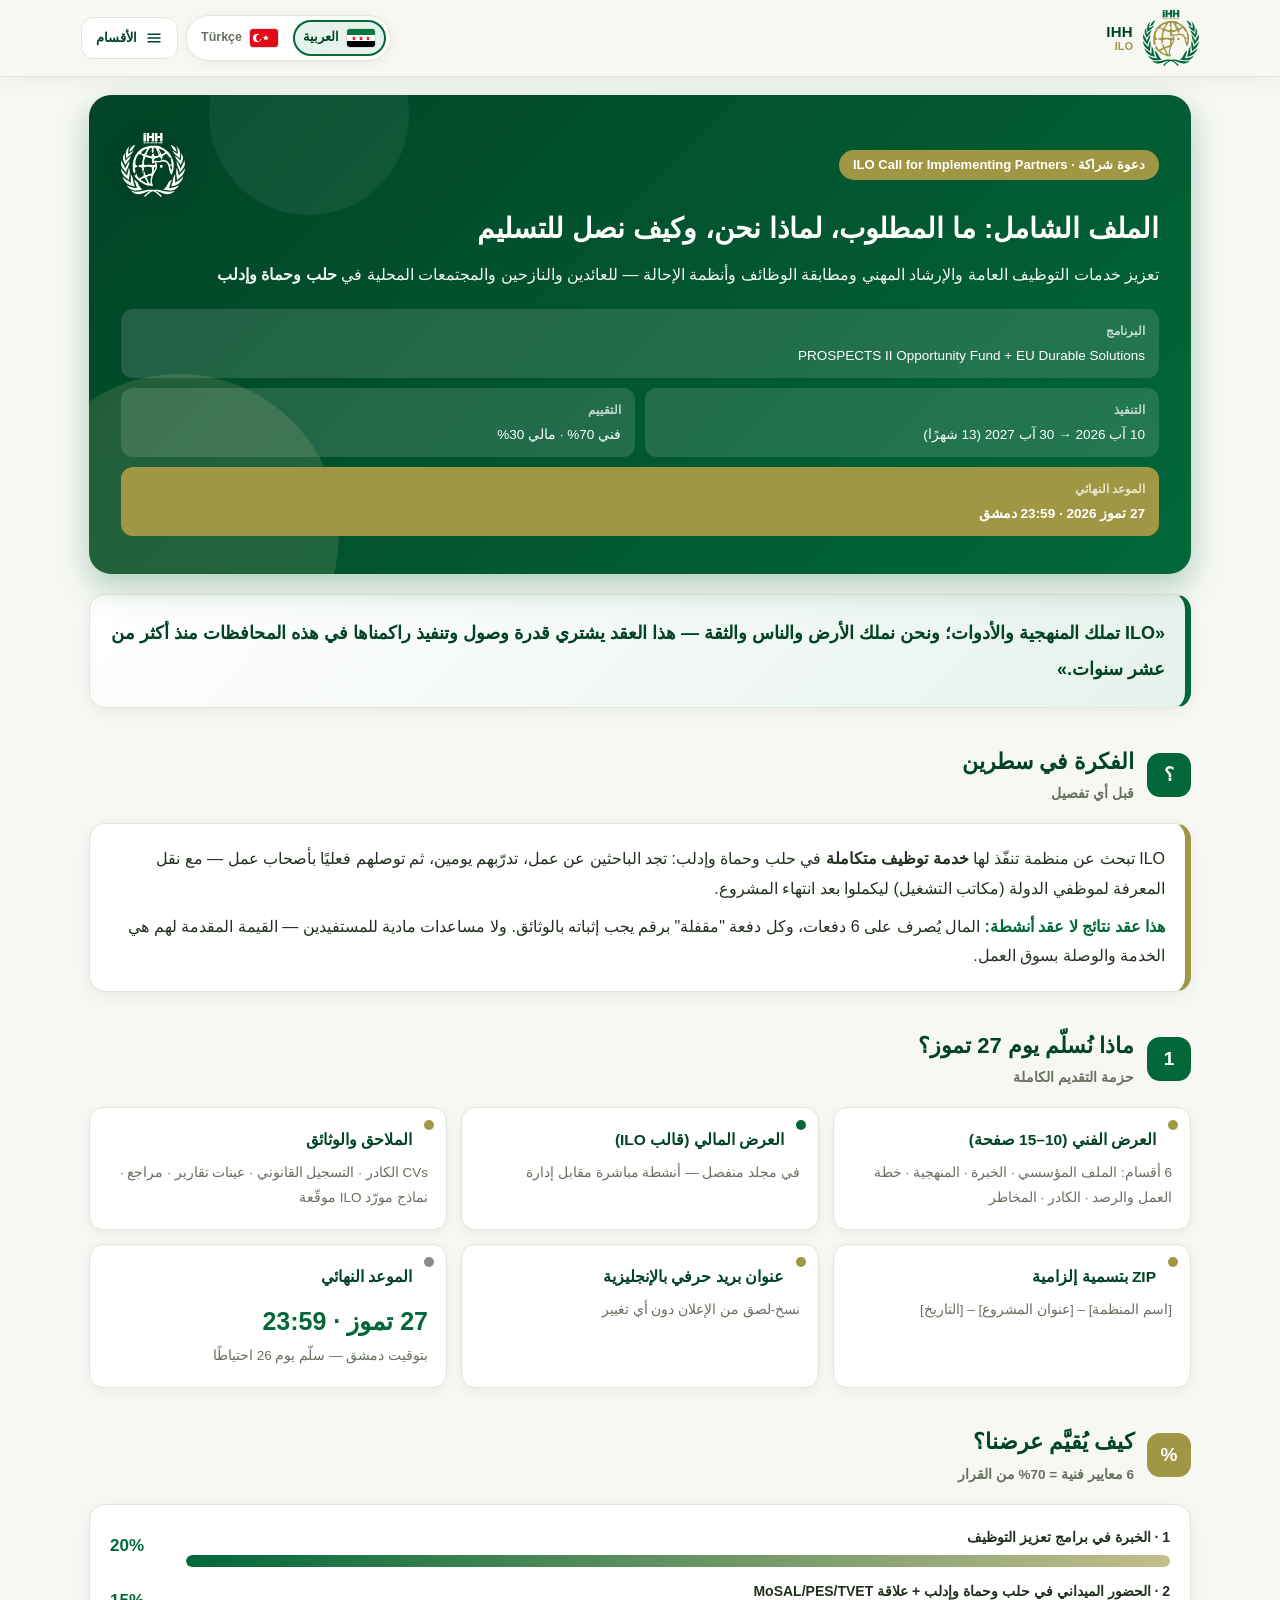
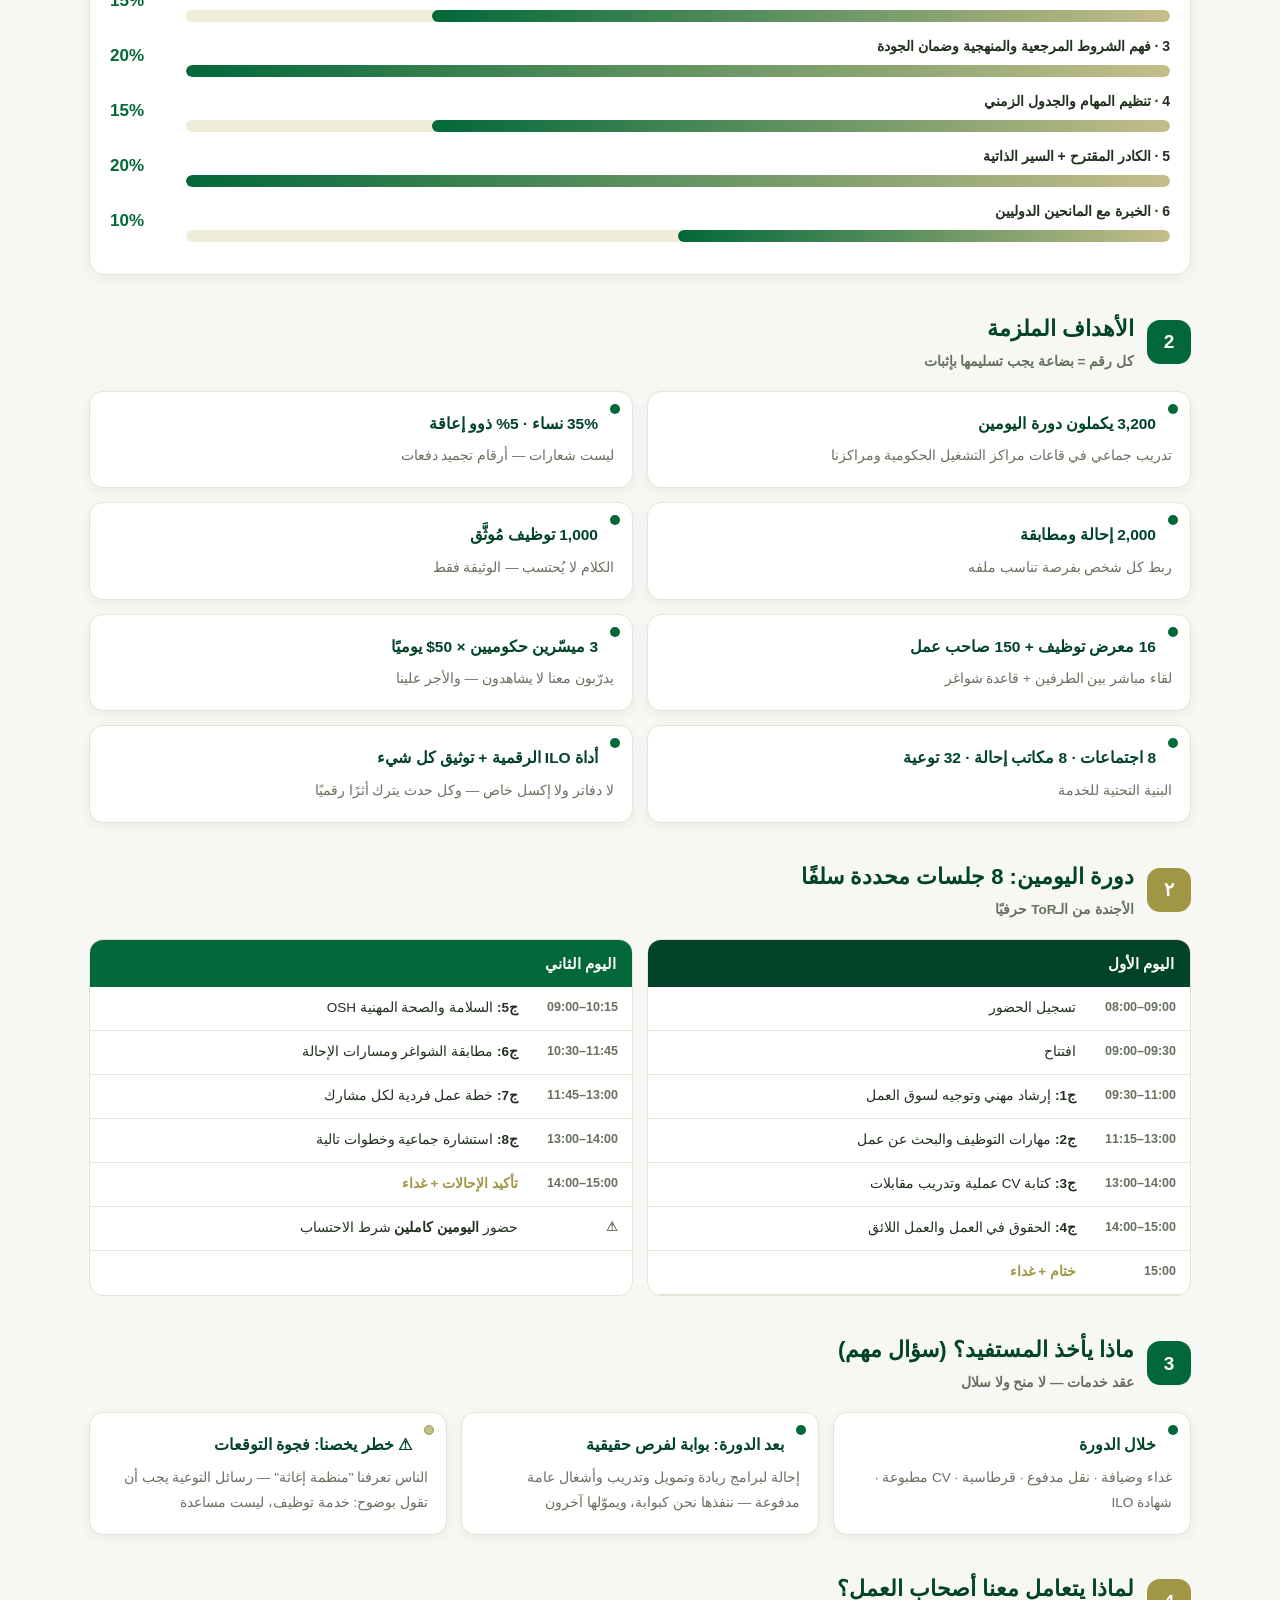
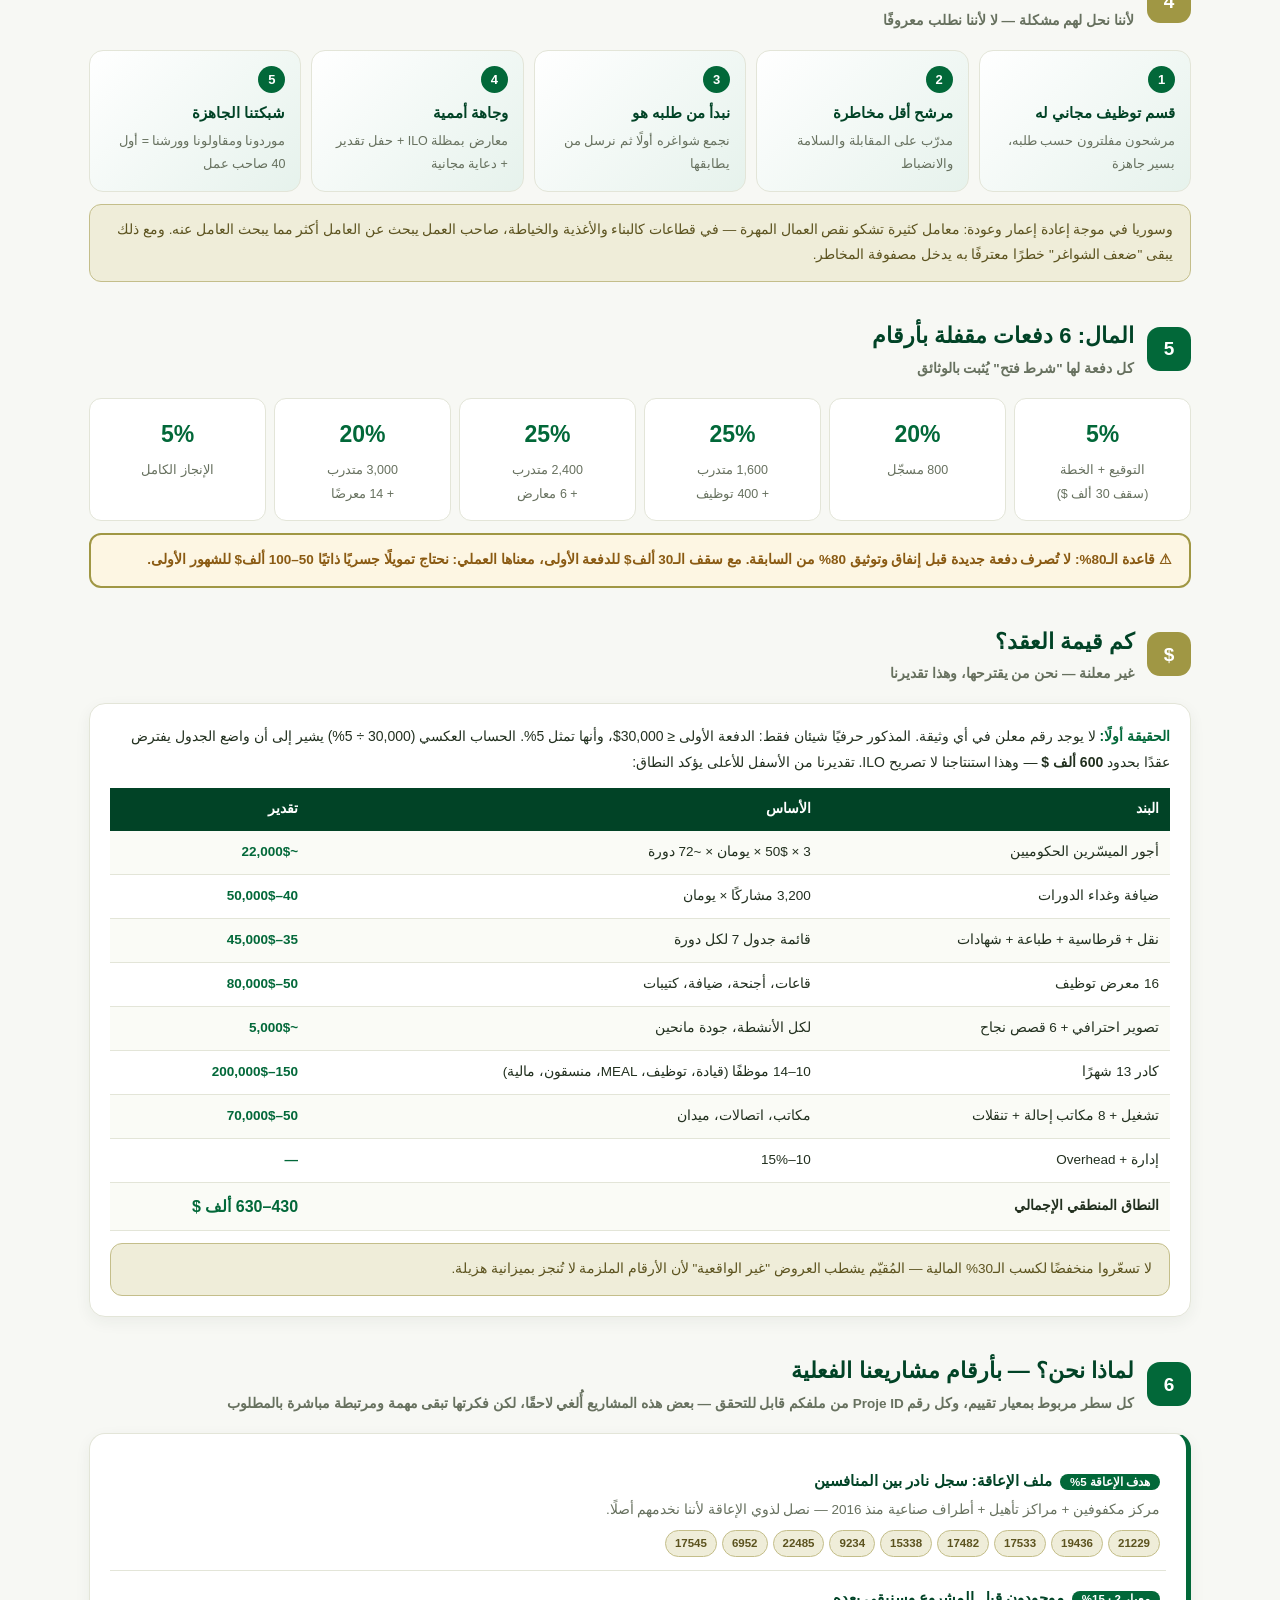
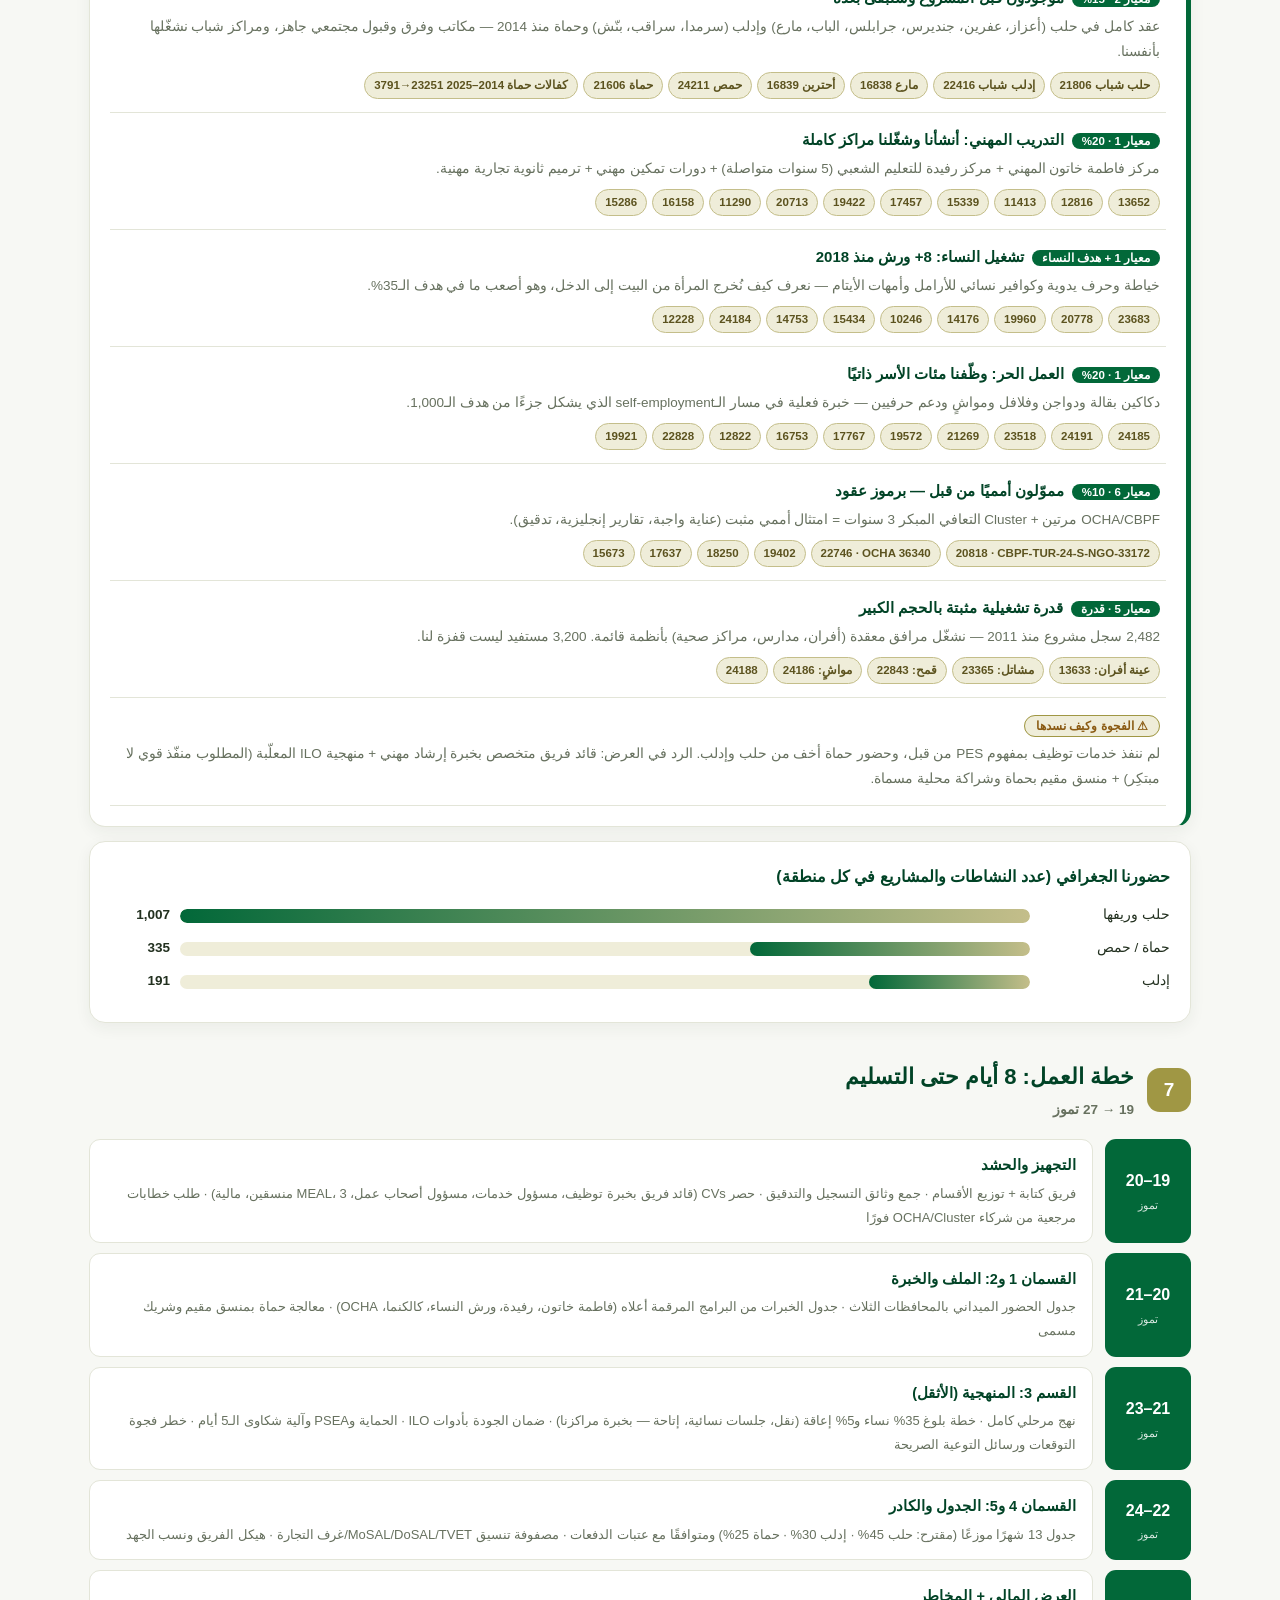
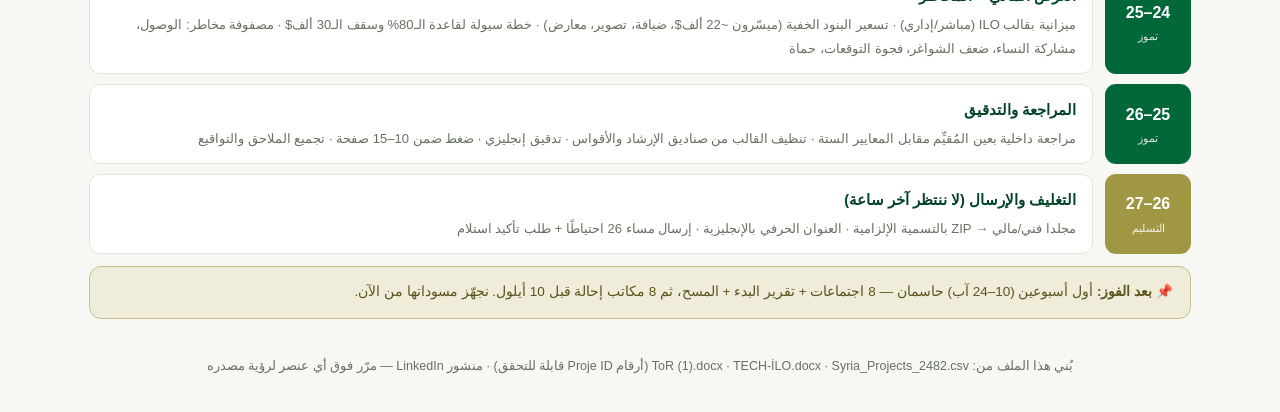
==== commit aeba3436: "fix(ui): enlarge the IHH logo in the site navbar Co-authored-by: Cursor <cursoragent@cursor.com>" ====
--- a/index.html
+++ b/index.html
@@ -39,7 +39,7 @@
 <nav class="site-nav" id="site-nav" data-i18n-aria="nav.aria" aria-label="التنقل بين الأقسام">
   <div class="site-nav-inner">
     <a href="#top" class="nav-brand">
-      <img src="Circle_tr.svg" width="36" height="36" alt="IHH" class="nav-logo">
+      <img src="Circle_tr.svg" width="56" height="56" alt="IHH" class="nav-logo">
       <span class="nav-brand-text"><b>IHH</b><small>ILO</small></span>
     </a>
 
--- a/css/style.css
+++ b/css/style.css
@@ -25,14 +25,14 @@
 .site-nav-inner{
   max-width:1150px;margin:0 auto;padding:10px 16px;
   display:flex;align-items:center;justify-content:space-between;gap:12px;
-  min-height:60px;position:relative;
+  min-height:68px;position:relative;
 }
 .nav-brand{
   display:inline-flex;align-items:center;gap:10px;
   text-decoration:none;color:var(--pd);min-width:0;
 }
 .nav-logo{
-  width:36px;height:36px;object-fit:contain;flex-shrink:0;
+  width:56px;height:56px;object-fit:contain;flex-shrink:0;
 }
 .nav-brand-text{display:flex;flex-direction:column;line-height:1.15}
 .nav-brand-text b{font-size:15px;letter-spacing:.02em}
@@ -271,7 +271,7 @@
 @media(max-width:640px){
   .wrap{padding:14px}
   .site-nav-inner{padding:8px 12px;gap:8px;min-height:56px}
-  .nav-logo{width:32px;height:32px}
+  .nav-logo{width:48px;height:48px}
   .nav-brand-text b{font-size:14px}
   .nav-brand-text small{display:none}
   .lang-label{position:absolute;width:1px;height:1px;padding:0;margin:-1px;overflow:hidden;clip:rect(0,0,0,0);border:0}
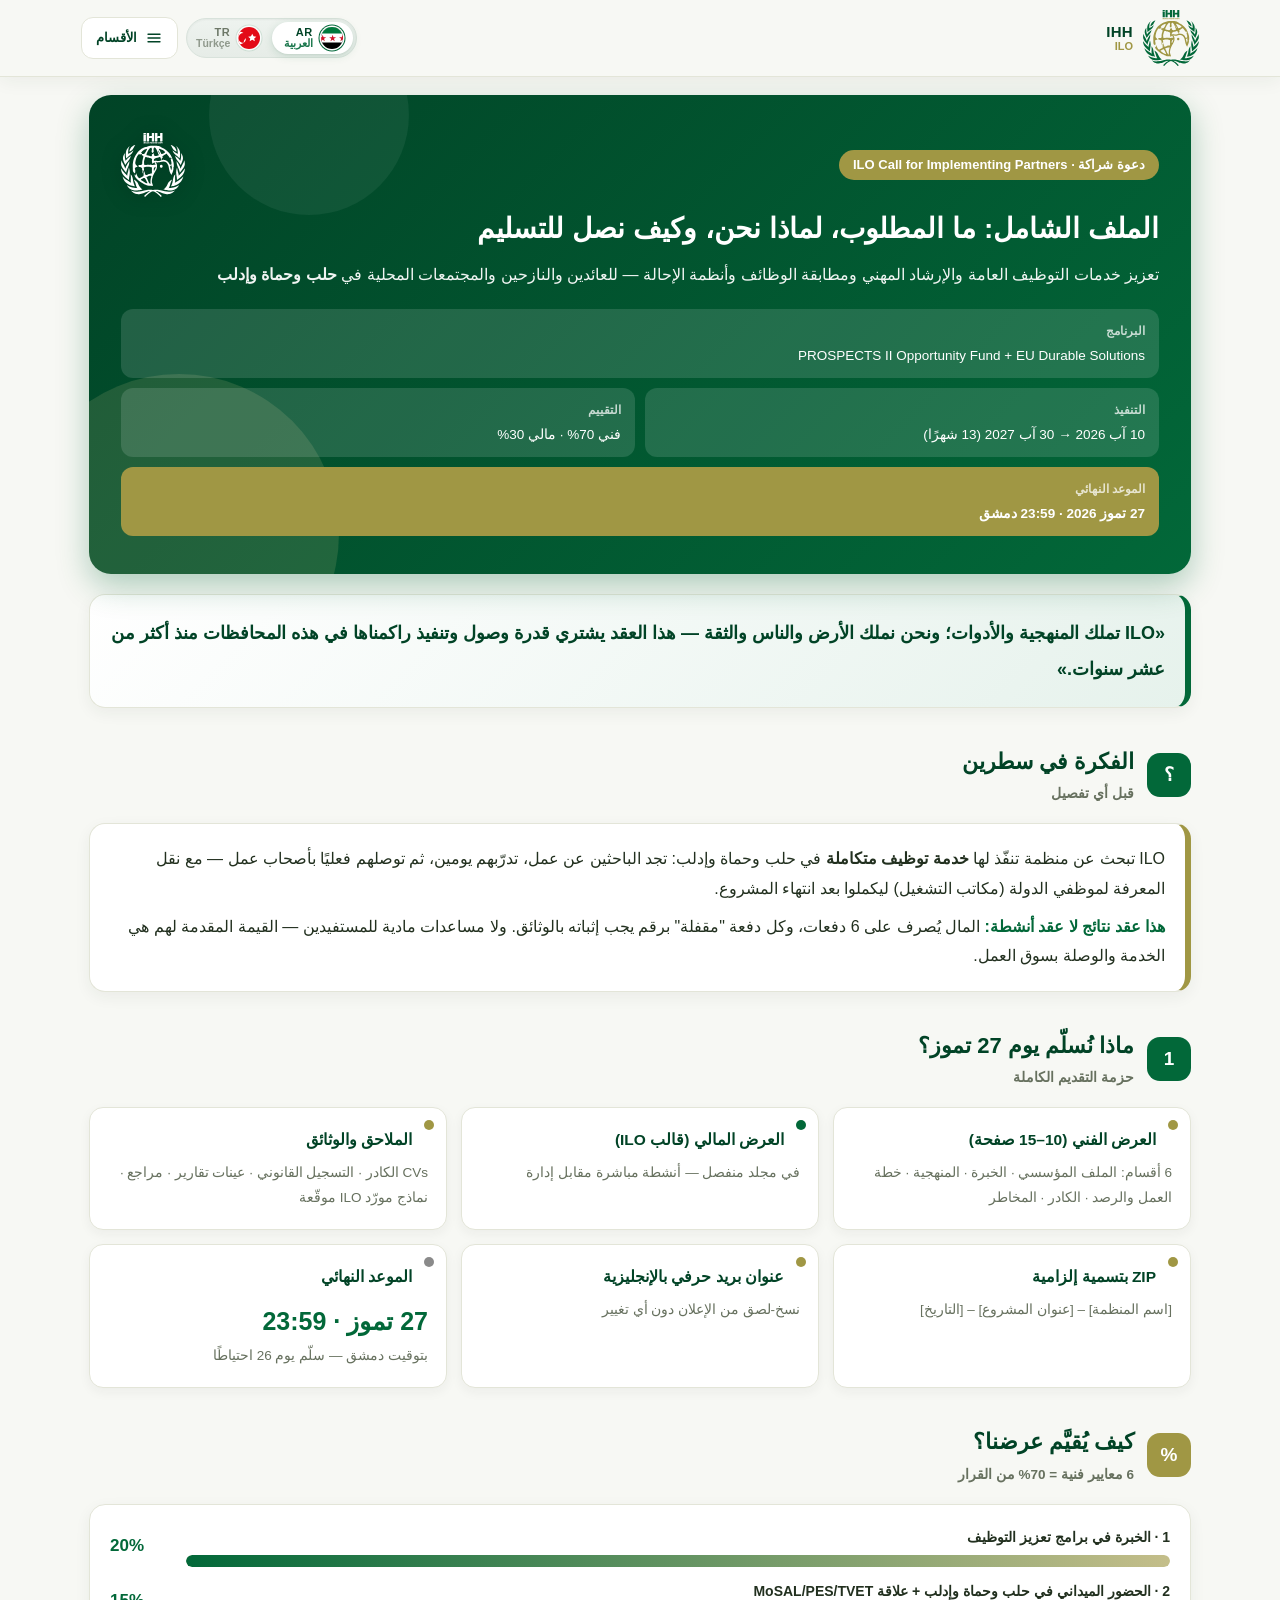
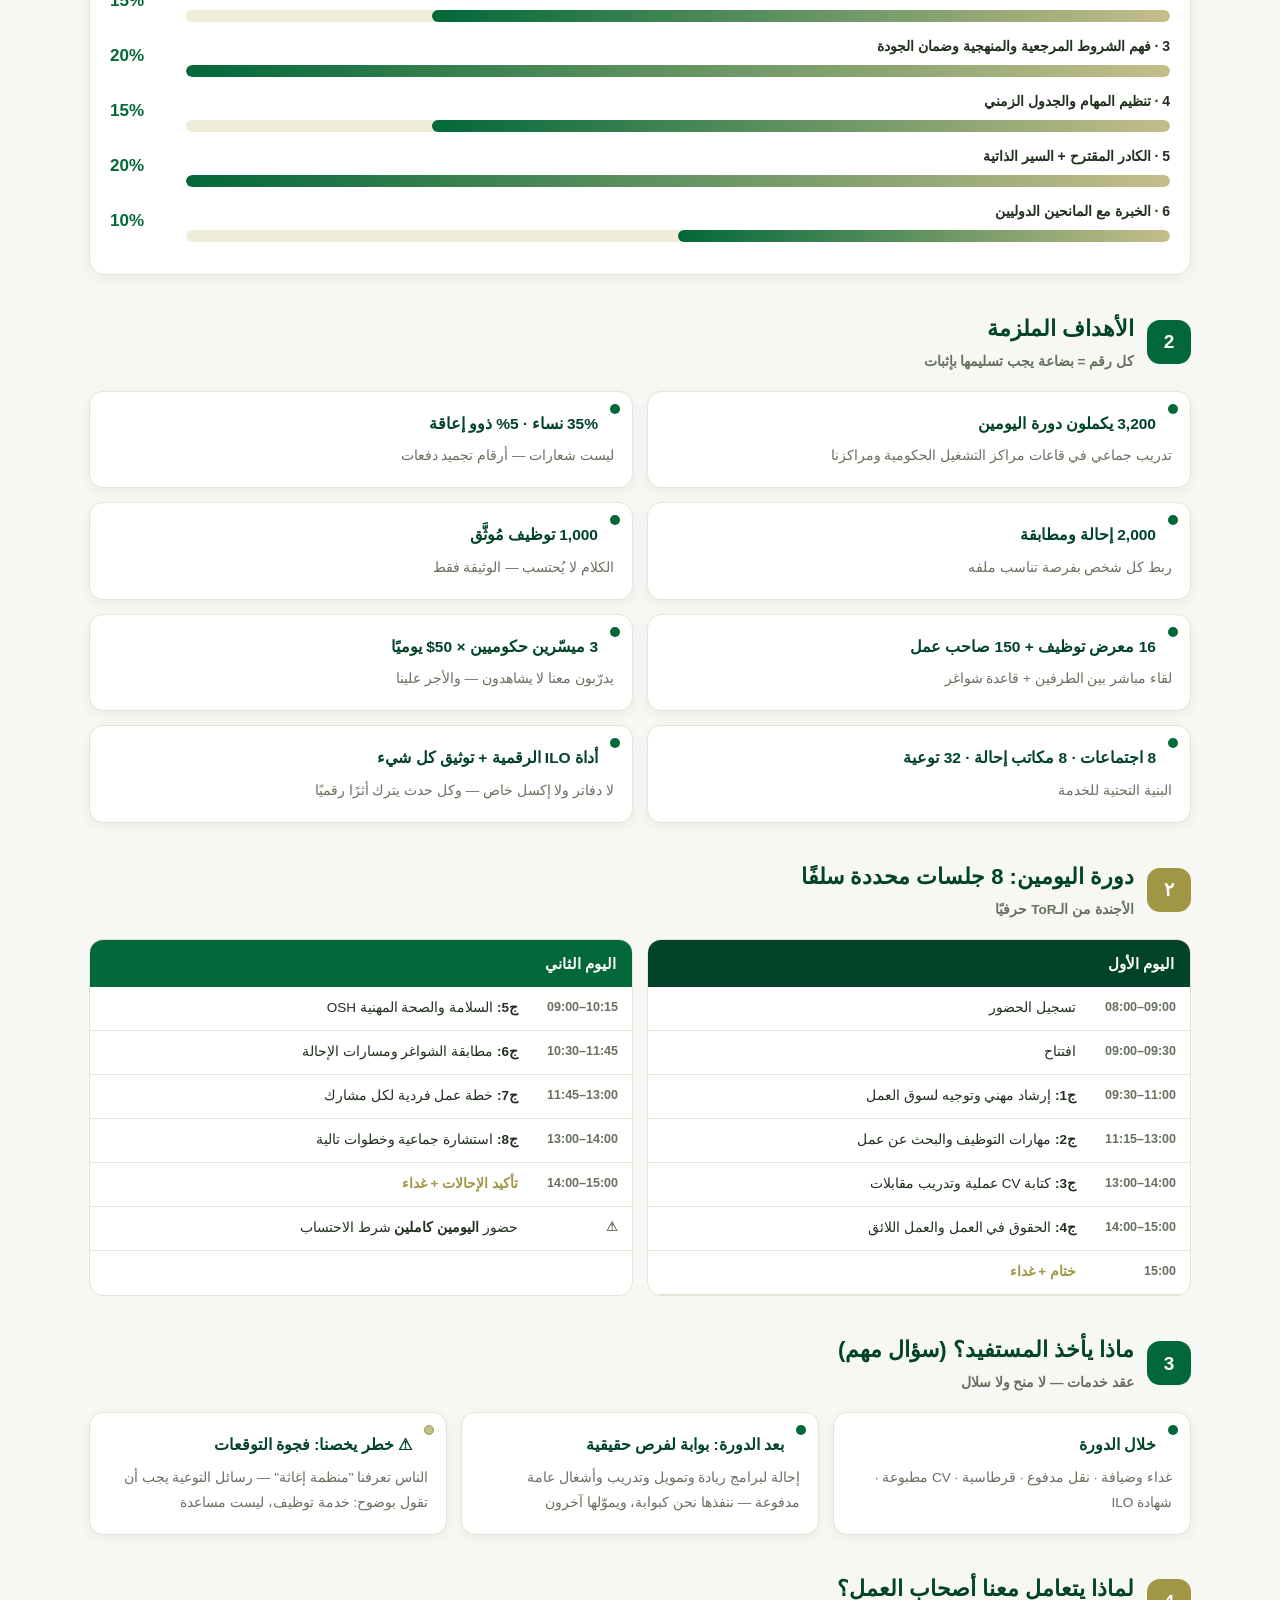
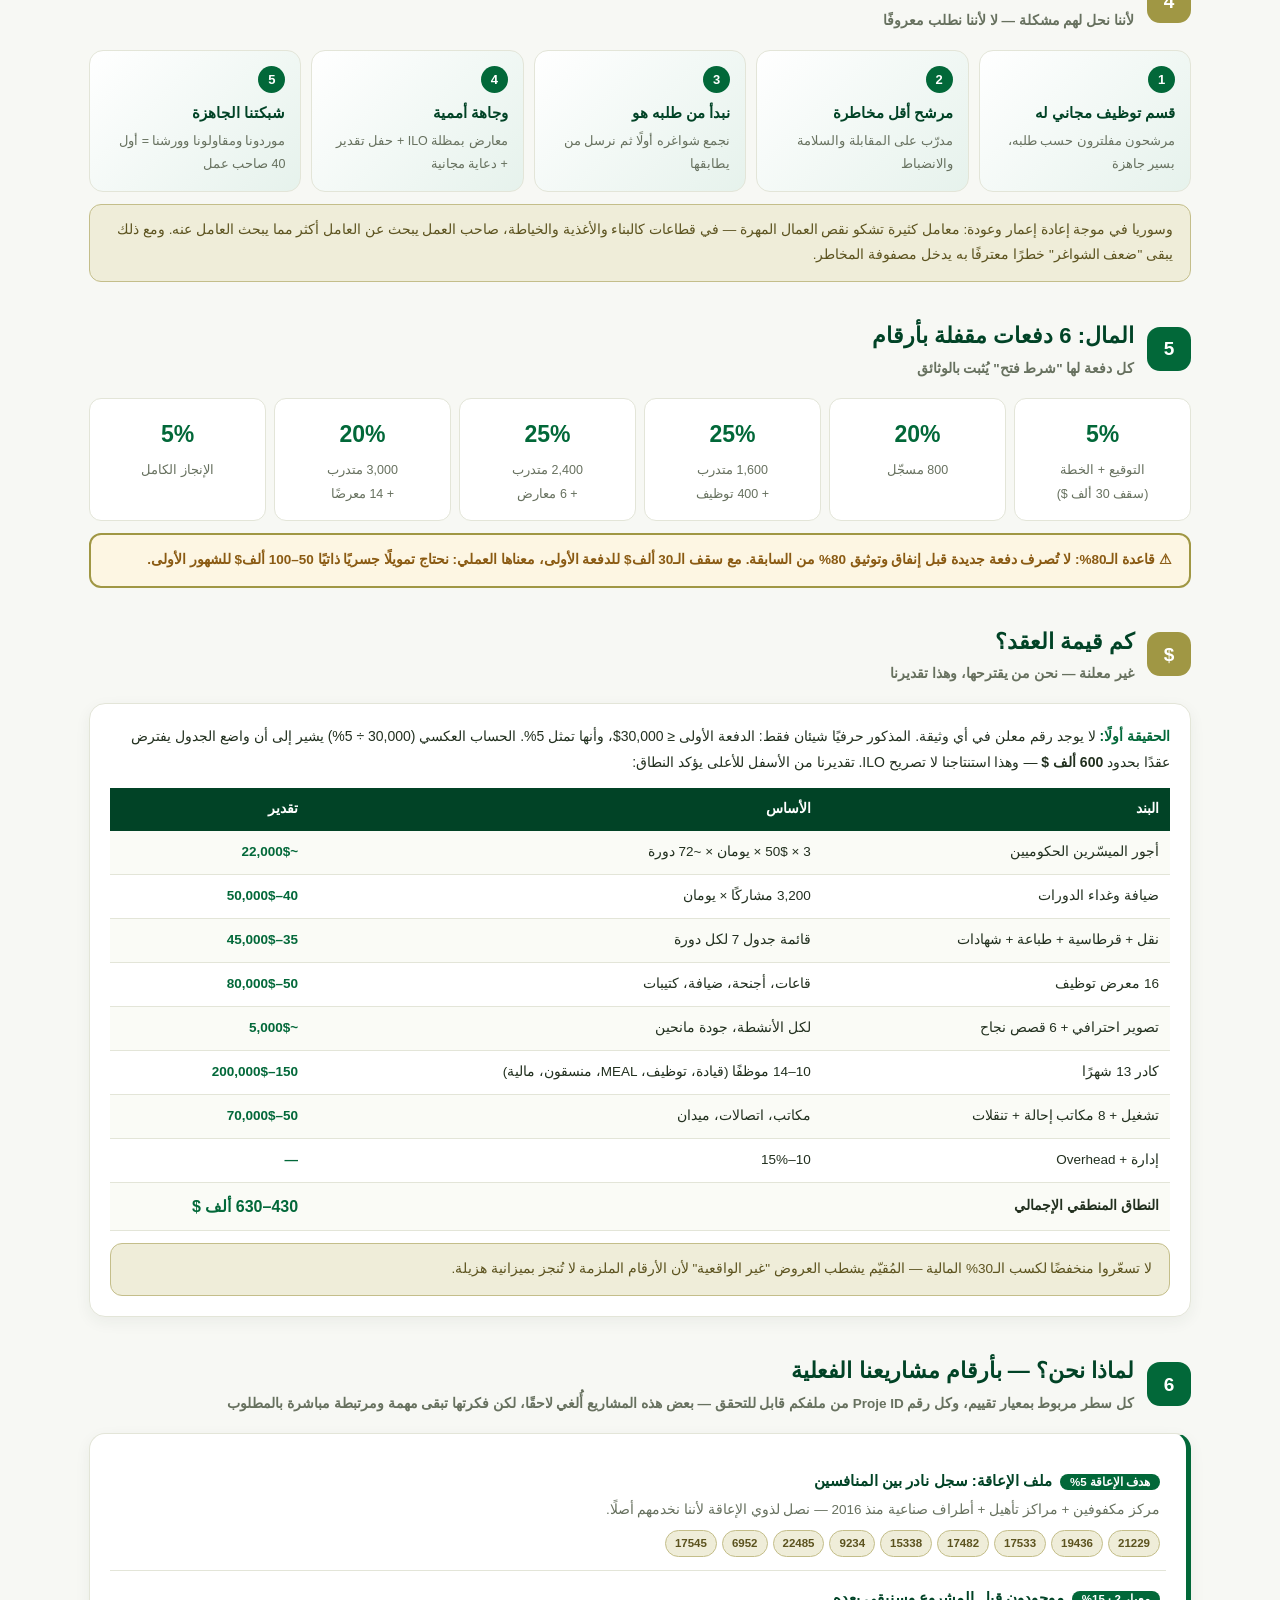
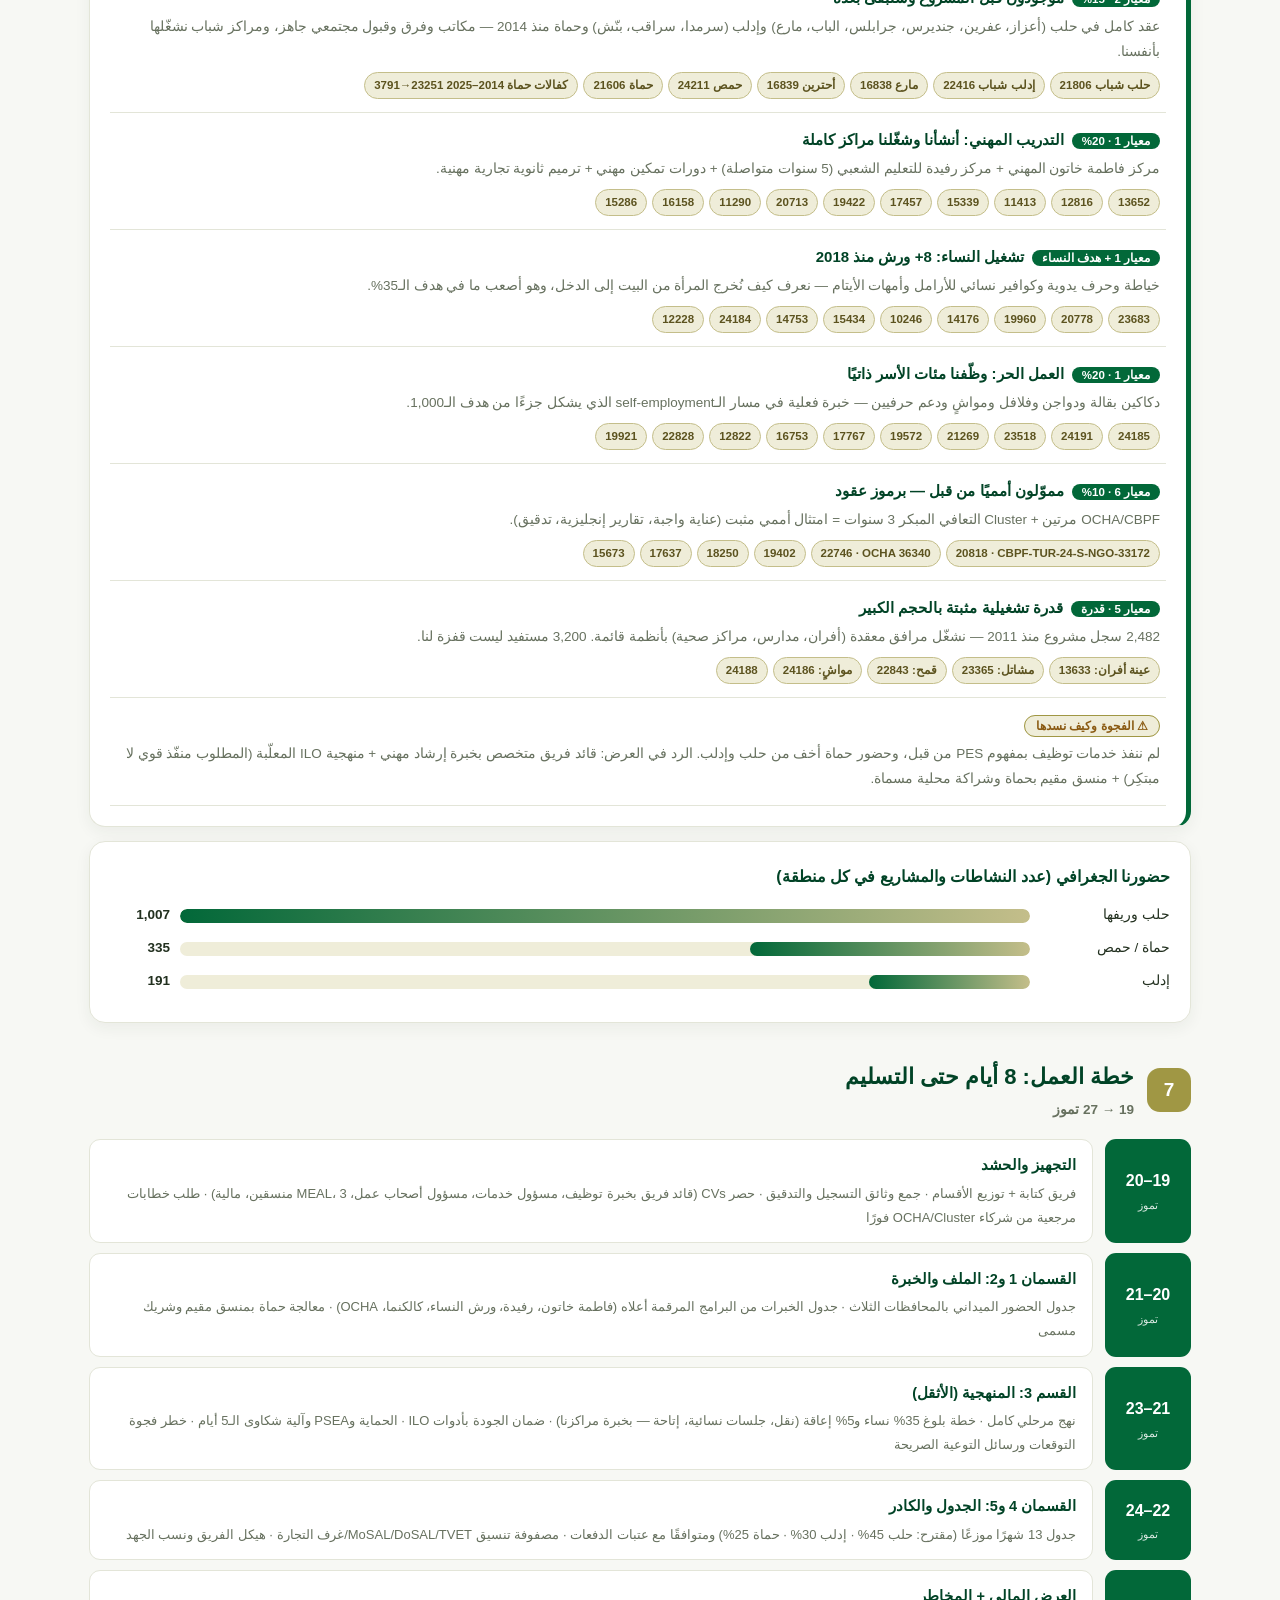
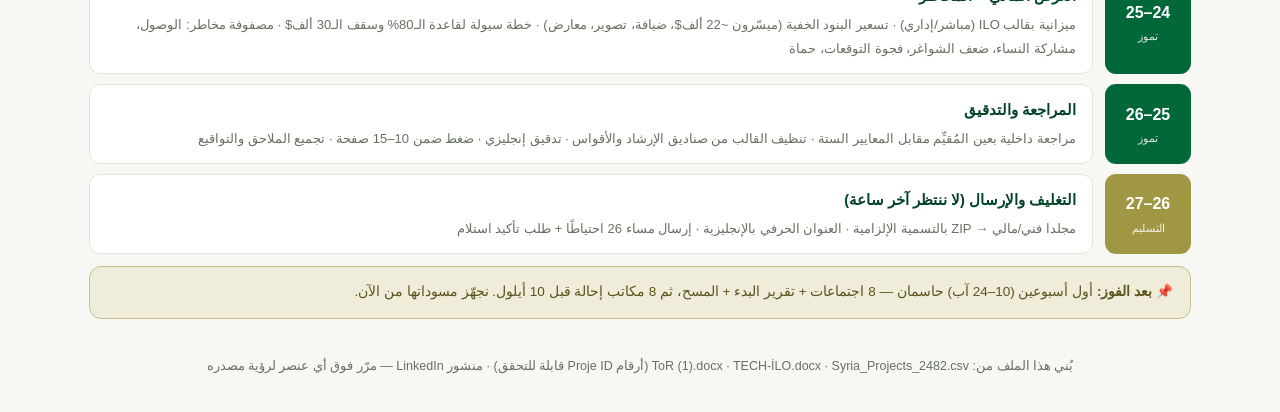
==== commit aad1eaa7: "feat(ui): restyle language switch as a modern segmented control Use circular flags, AR/TR codes, and" ====
--- a/index.html
+++ b/index.html
@@ -47,15 +47,21 @@
       <div class="lang-switch" data-lang-switch role="group" aria-label="اختيار اللغة">
         <button type="button" class="lang-btn active" data-lang="ar" aria-pressed="true" title="العربية">
           <span class="lang-flag-wrap" aria-hidden="true">
-            <img class="lang-flag" src="flags/sy.svg?v=3" width="28" height="18" alt="سوريا">
+            <img class="lang-flag" src="flags/sy.svg?v=3" width="22" height="22" alt="">
           </span>
-          <span class="lang-label" data-i18n="lang.ar">العربية</span>
+          <span class="lang-meta">
+            <span class="lang-code">AR</span>
+            <span class="lang-label" data-i18n="lang.ar">العربية</span>
+          </span>
         </button>
         <button type="button" class="lang-btn" data-lang="tr" aria-pressed="false" title="Türkçe">
           <span class="lang-flag-wrap" aria-hidden="true">
-            <img class="lang-flag" src="flags/tr.svg?v=2" width="28" height="18" alt="">
+            <img class="lang-flag" src="flags/tr.svg?v=2" width="22" height="22" alt="">
           </span>
-          <span class="lang-label" data-i18n="lang.tr">Türkçe</span>
+          <span class="lang-meta">
+            <span class="lang-code">TR</span>
+            <span class="lang-label" data-i18n="lang.tr">Türkçe</span>
+          </span>
         </button>
       </div>
 
--- a/css/style.css
+++ b/css/style.css
@@ -101,33 +101,43 @@
 }
 
 .lang-switch{
-  display:inline-flex;align-items:center;gap:4px;
-  background:#fff;border:1px solid var(--line);
-  border-radius:999px;padding:4px;
-  box-shadow:0 2px 10px rgba(34,48,31,.06);
+  display:inline-grid;grid-template-columns:1fr 1fr;align-items:stretch;
+  gap:2px;padding:3px;border-radius:999px;
+  background:linear-gradient(180deg,#eef3ef,#e6ece7);
+  border:1px solid #d8e2db;
+  box-shadow:inset 0 1px 2px rgba(34,48,31,.05);
 }
 .lang-btn{
-  border:0;background:transparent;color:var(--muted);cursor:pointer;
-  font:inherit;font-weight:700;font-size:12.5px;padding:6px 10px;
-  display:inline-flex;align-items:center;gap:7px;border-radius:999px;
-  transition:background .15s,color .15s,box-shadow .15s;
+  border:0;background:transparent;color:#6d7868;cursor:pointer;
+  font:inherit;padding:5px 10px 5px 6px;
+  display:inline-flex;align-items:center;gap:8px;border-radius:999px;
+  transition:background .2s ease,color .2s ease,box-shadow .2s ease,transform .2s ease;
 }
 .lang-flag-wrap{
-  display:inline-flex;align-items:center;justify-content:center;
-  width:30px;height:20px;border-radius:4px;background:#fff;
-  border:1px solid rgba(0,0,0,.14);overflow:hidden;flex-shrink:0;
+  width:22px;height:22px;border-radius:50%;overflow:hidden;flex-shrink:0;
+  background:#fff;box-shadow:0 0 0 1.5px rgba(255,255,255,.9),0 0 0 2.5px rgba(2,104,57,.12);
 }
 .lang-flag{
-  width:28px;height:18px;object-fit:cover;display:block;
-}
-.lang-label{white-space:nowrap}
-.lang-btn:hover{background:var(--pl);color:var(--pd)}
-/* Active = light plate + green ring so flags never sit on solid green */
+  width:100%;height:100%;object-fit:cover;display:block;transform:scale(1.2);
+}
+.lang-meta{display:flex;flex-direction:column;align-items:flex-start;line-height:1.05;min-width:0}
+.lang-code{
+  font-size:11px;font-weight:800;letter-spacing:.06em;color:inherit;
+}
+.lang-label{
+  font-size:10.5px;font-weight:600;opacity:.72;white-space:nowrap;
+}
+.lang-btn:hover{color:var(--pd);background:rgba(255,255,255,.45)}
 .lang-btn.active{
-  background:var(--pl);color:var(--pd);
-  box-shadow:inset 0 0 0 2px var(--p);
+  background:#fff;color:var(--pd);
+  box-shadow:0 2px 10px rgba(2,104,57,.14),0 1px 2px rgba(34,48,31,.06);
+}
+.lang-btn.active .lang-label{opacity:.9;color:var(--p)}
+.lang-btn.active .lang-flag-wrap{
+  box-shadow:0 0 0 1.5px #fff,0 0 0 2.5px var(--p);
 }
 .lang-btn:focus-visible{outline:2px solid var(--g);outline-offset:2px}
+.lang-btn:active{transform:scale(.98)}
 
 .hero{background:linear-gradient(135deg,var(--pd),var(--p));color:#fff;border-radius:22px;padding:38px 32px;box-shadow:0 12px 32px rgba(2,104,57,.3);position:relative;overflow:hidden}
 .hero:after{content:"";position:absolute;left:-70px;bottom:-120px;width:320px;height:320px;background:rgba(196,190,138,.16);border-radius:50%}
@@ -274,10 +284,10 @@
   .nav-logo{width:48px;height:48px}
   .nav-brand-text b{font-size:14px}
   .nav-brand-text small{display:none}
-  .lang-label{position:absolute;width:1px;height:1px;padding:0;margin:-1px;overflow:hidden;clip:rect(0,0,0,0);border:0}
-  .lang-btn{padding:5px;min-width:0;justify-content:center}
-  .lang-flag-wrap{width:32px;height:22px}
-  .lang-flag{width:30px;height:20px}
+  .lang-meta{display:none}
+  .lang-btn{padding:4px;min-width:38px;justify-content:center}
+  .lang-flag-wrap{width:26px;height:26px}
+  .lang-switch{padding:3px;gap:2px}
   .nav-toggle{padding:0 12px;min-height:40px;gap:6px}
   .nav-toggle-label{font-size:12.5px}
   .nav-panel{inset-inline:10px;padding:12px}
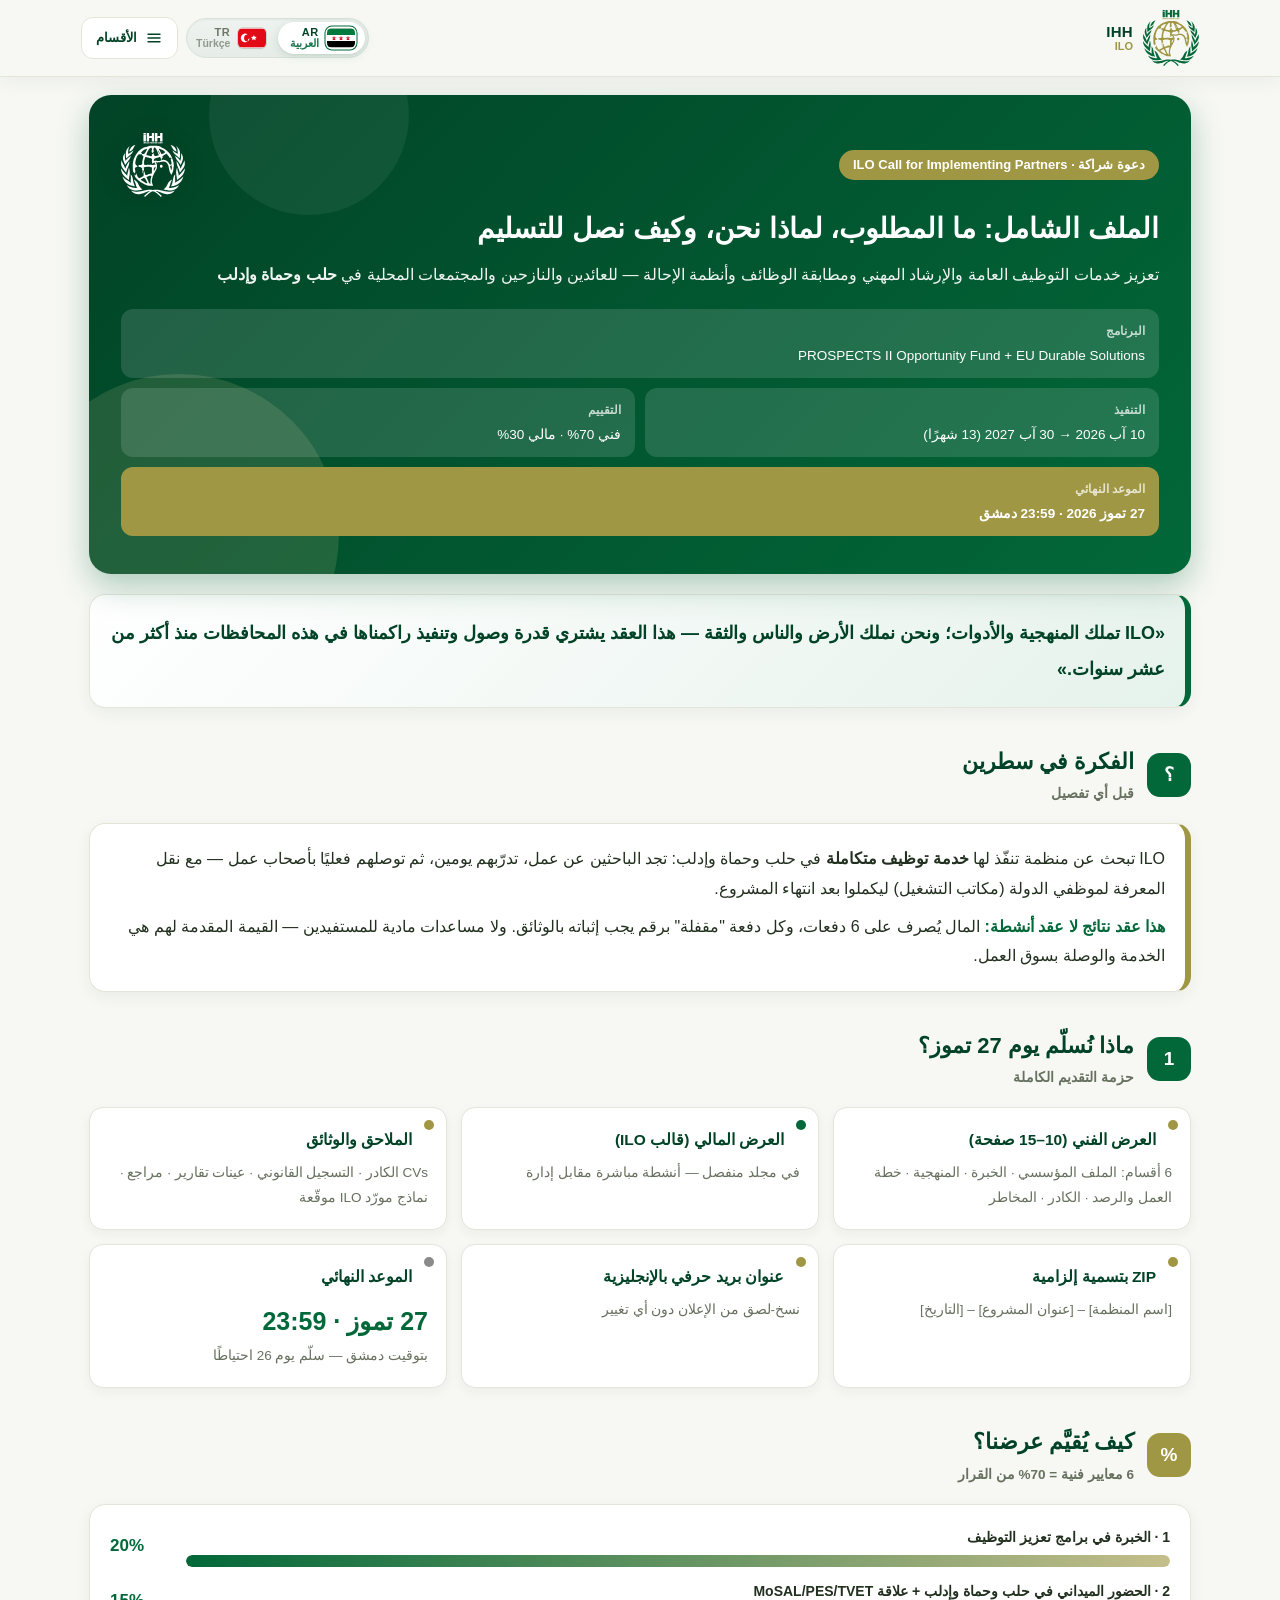
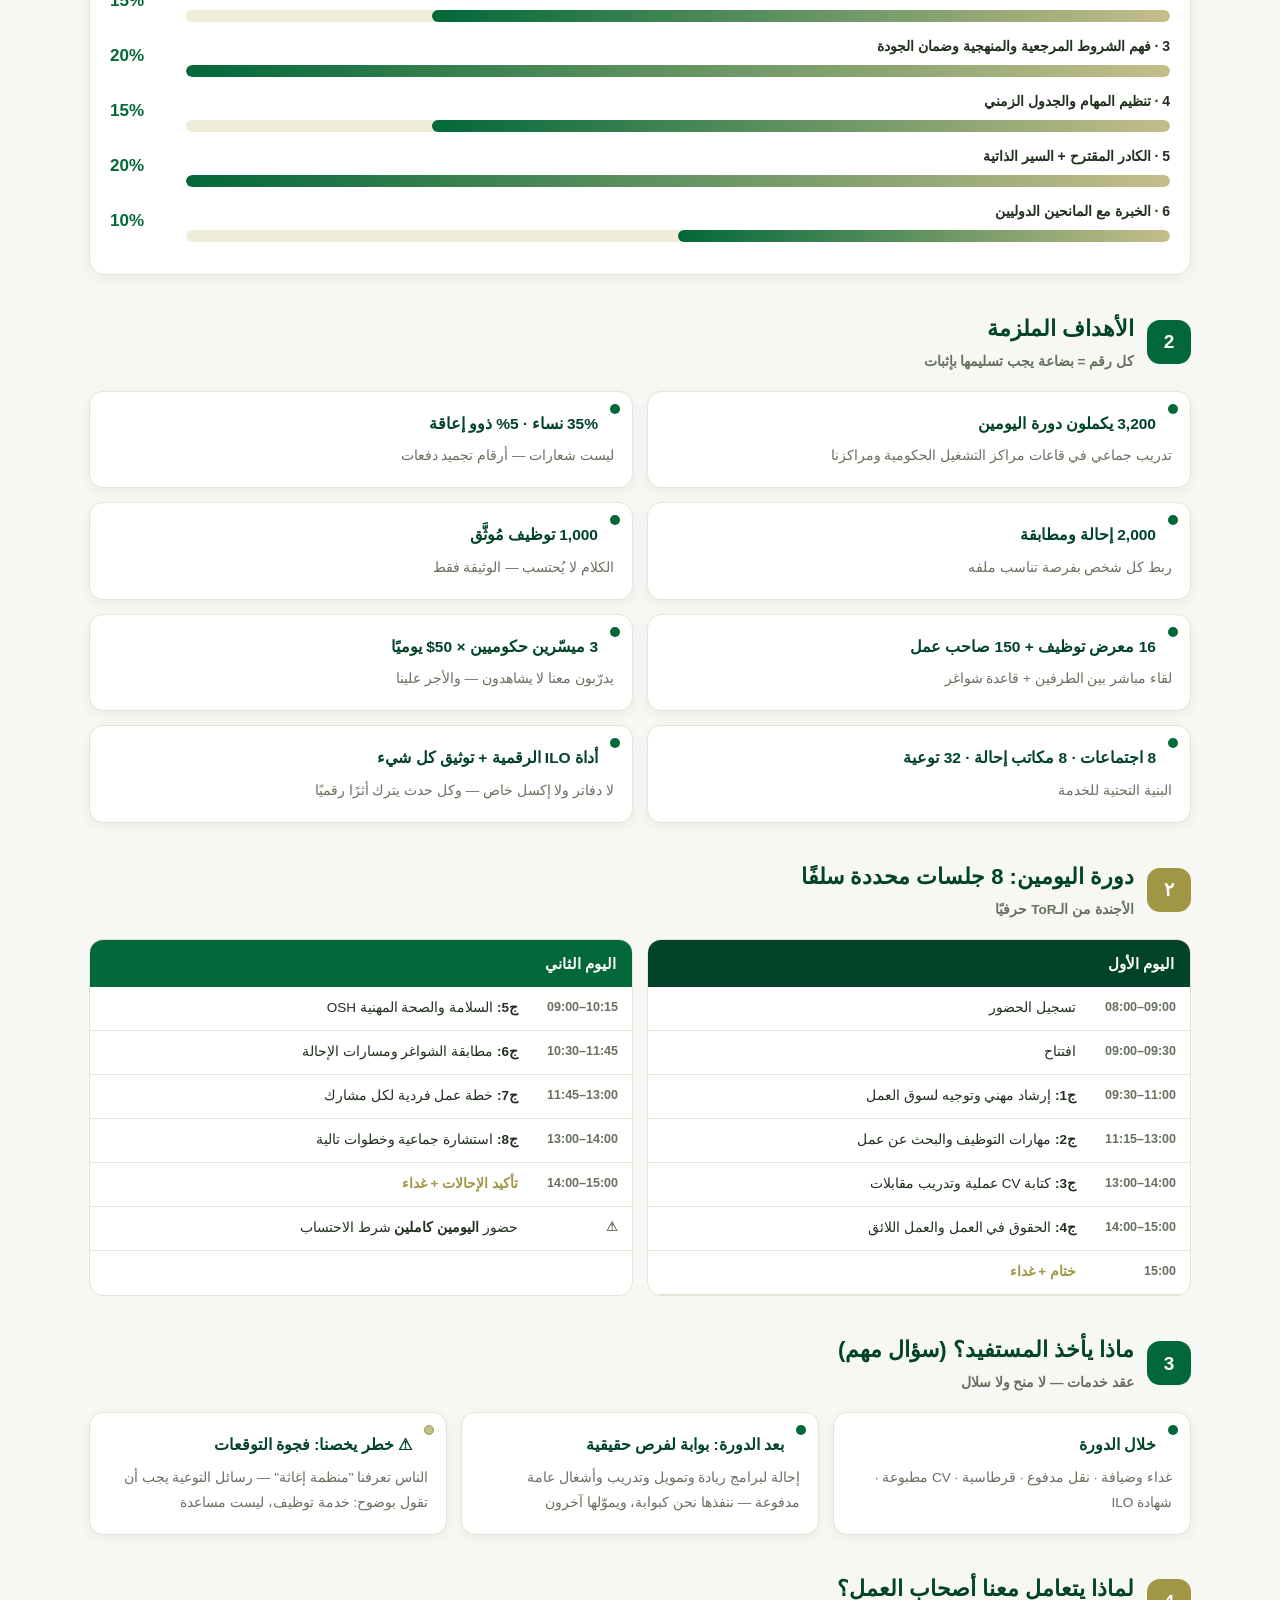
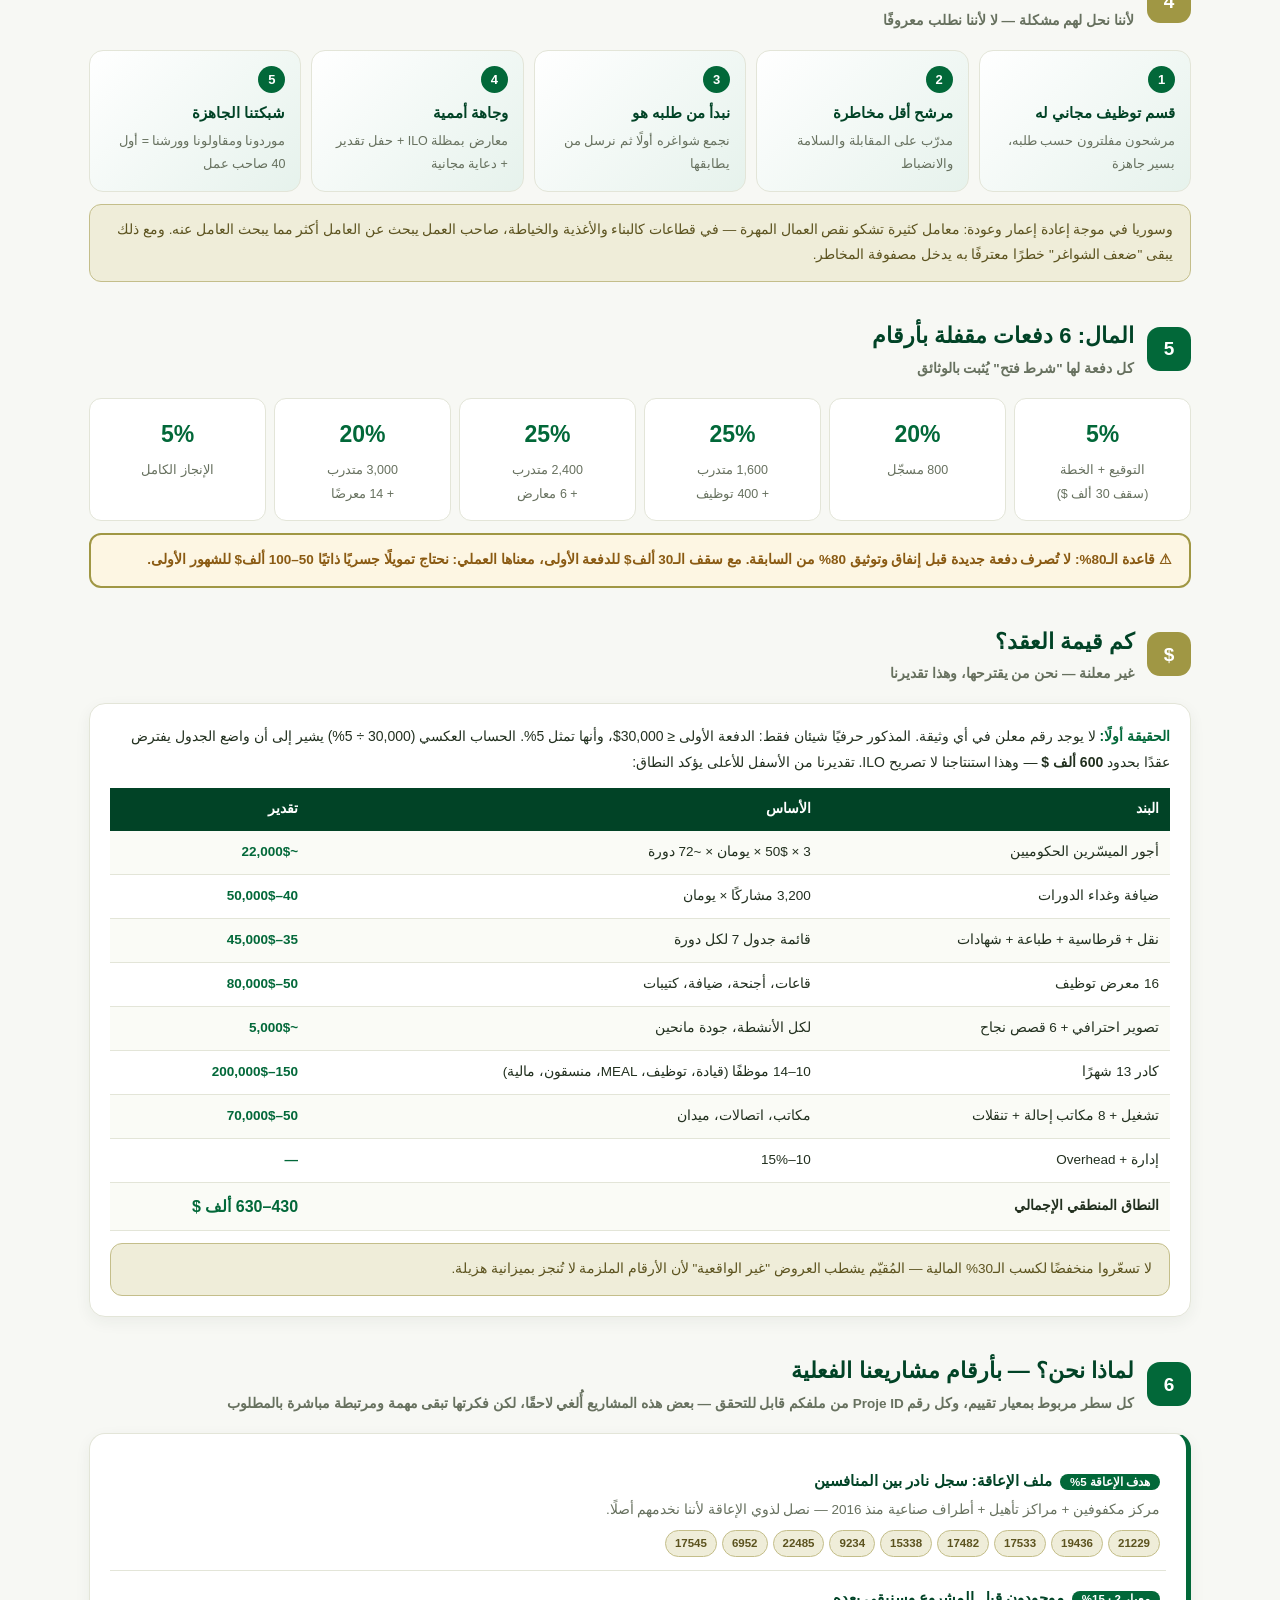
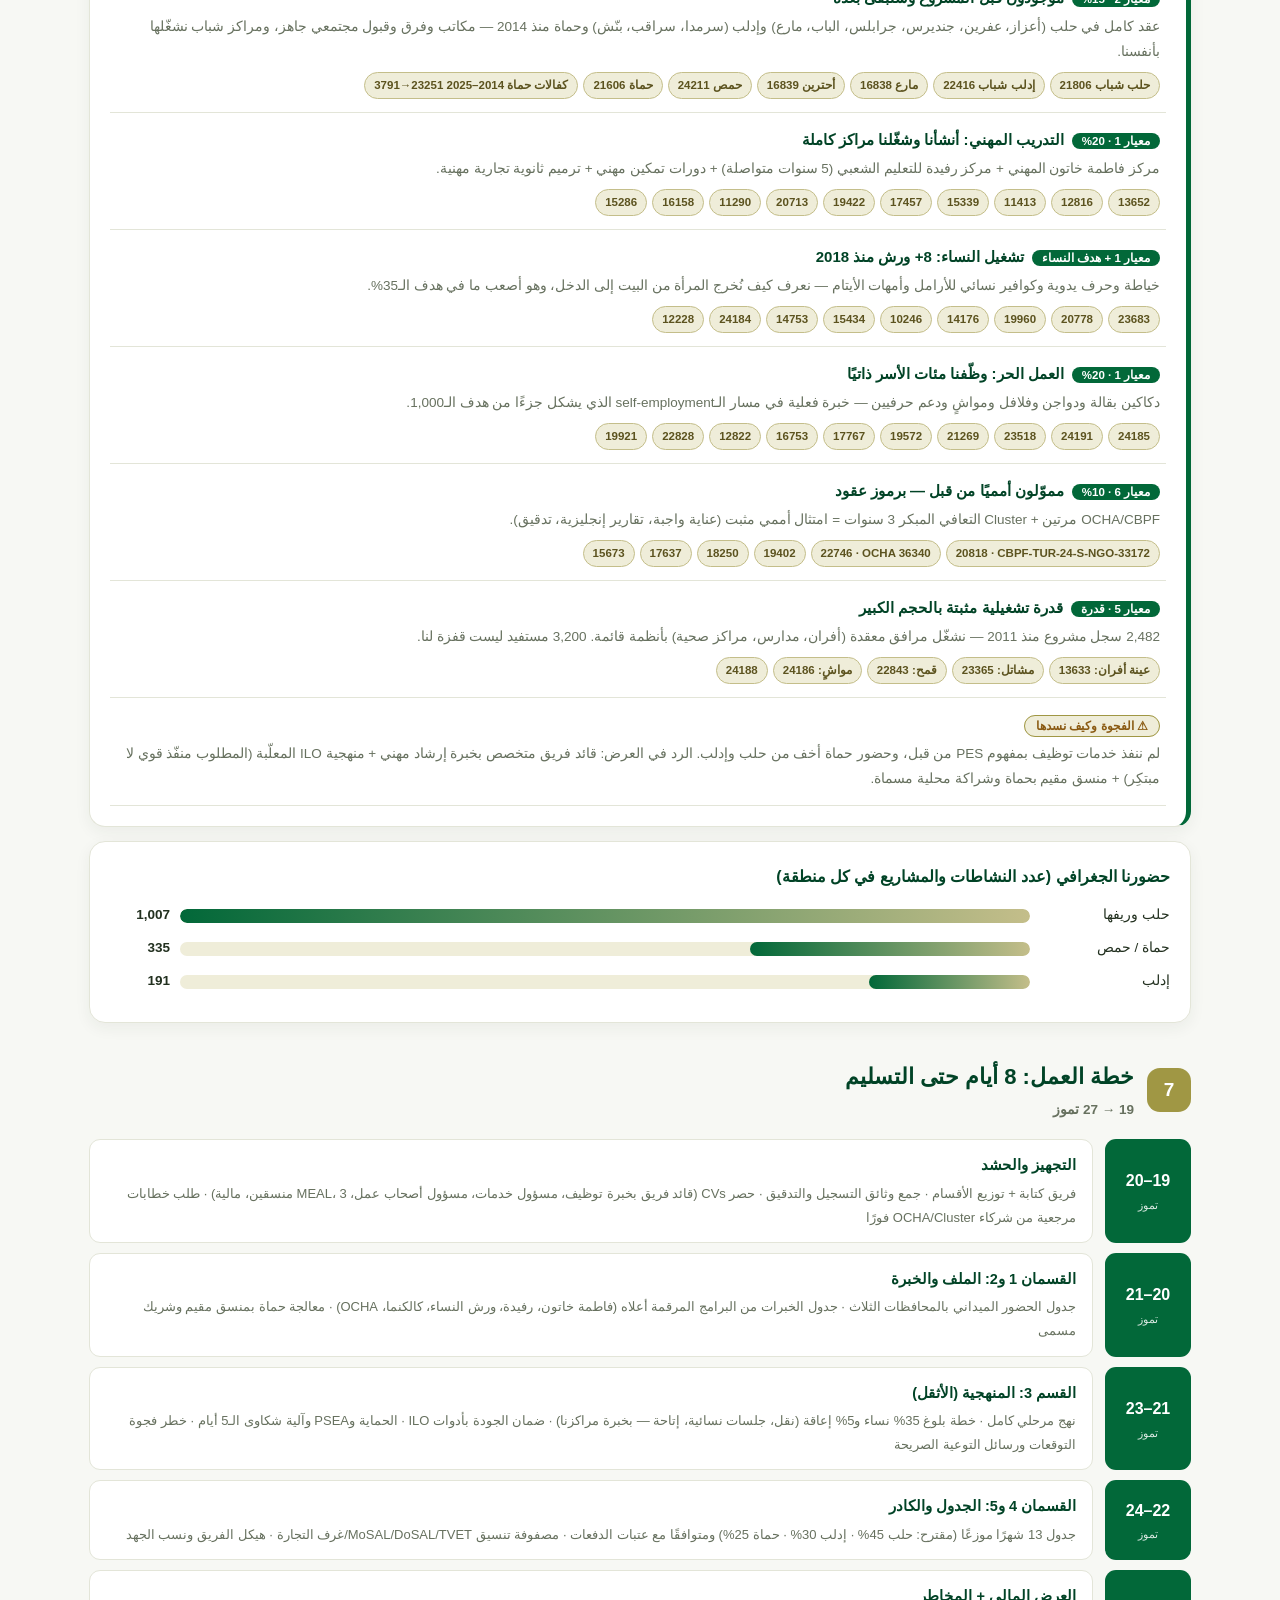
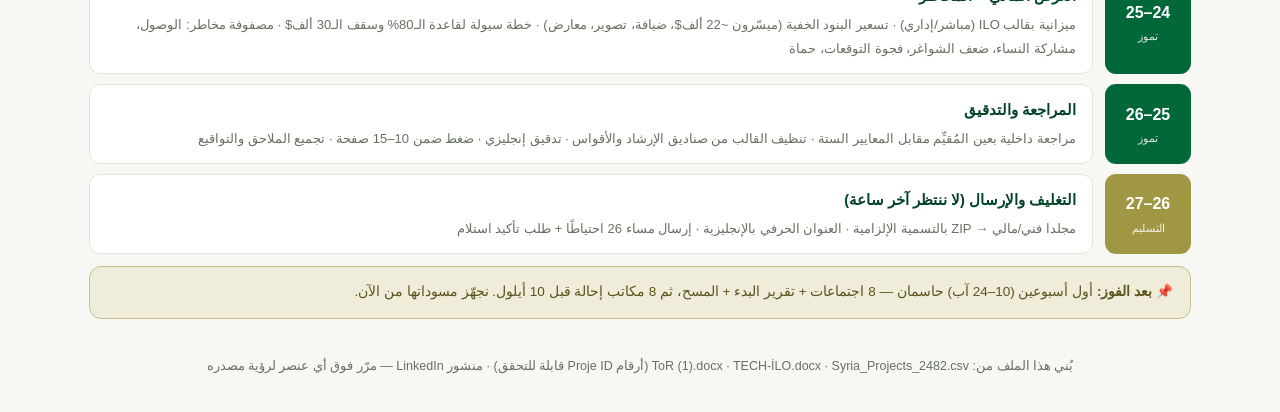
==== commit 4622ad3a: "fix(ui): show full rectangular language flags on mobile Stop circular cropping so Syria and Turkey f" ====
--- a/index.html
+++ b/index.html
@@ -47,7 +47,7 @@
       <div class="lang-switch" data-lang-switch role="group" aria-label="اختيار اللغة">
         <button type="button" class="lang-btn active" data-lang="ar" aria-pressed="true" title="العربية">
           <span class="lang-flag-wrap" aria-hidden="true">
-            <img class="lang-flag" src="flags/sy.svg?v=3" width="22" height="22" alt="">
+            <img class="lang-flag" src="flags/sy.svg?v=4" width="34" height="24" alt="">
           </span>
           <span class="lang-meta">
             <span class="lang-code">AR</span>
@@ -56,7 +56,7 @@
         </button>
         <button type="button" class="lang-btn" data-lang="tr" aria-pressed="false" title="Türkçe">
           <span class="lang-flag-wrap" aria-hidden="true">
-            <img class="lang-flag" src="flags/tr.svg?v=2" width="22" height="22" alt="">
+            <img class="lang-flag" src="flags/tr.svg?v=4" width="34" height="24" alt="">
           </span>
           <span class="lang-meta">
             <span class="lang-code">TR</span>
--- a/css/style.css
+++ b/css/style.css
@@ -114,11 +114,12 @@
   transition:background .2s ease,color .2s ease,box-shadow .2s ease,transform .2s ease;
 }
 .lang-flag-wrap{
-  width:22px;height:22px;border-radius:50%;overflow:hidden;flex-shrink:0;
-  background:#fff;box-shadow:0 0 0 1.5px rgba(255,255,255,.9),0 0 0 2.5px rgba(2,104,57,.12);
+  width:28px;height:20px;border-radius:5px;overflow:hidden;flex-shrink:0;
+  aspect-ratio:3 / 2;background:#fff;
+  box-shadow:0 0 0 1px rgba(0,0,0,.1),0 1px 2px rgba(34,48,31,.08);
 }
 .lang-flag{
-  width:100%;height:100%;object-fit:cover;display:block;transform:scale(1.2);
+  width:100%;height:100%;object-fit:fill;display:block;
 }
 .lang-meta{display:flex;flex-direction:column;align-items:flex-start;line-height:1.05;min-width:0}
 .lang-code{
@@ -134,7 +135,7 @@
 }
 .lang-btn.active .lang-label{opacity:.9;color:var(--p)}
 .lang-btn.active .lang-flag-wrap{
-  box-shadow:0 0 0 1.5px #fff,0 0 0 2.5px var(--p);
+  box-shadow:0 0 0 1.5px #fff,0 0 0 2.5px var(--p),0 1px 2px rgba(34,48,31,.08);
 }
 .lang-btn:focus-visible{outline:2px solid var(--g);outline-offset:2px}
 .lang-btn:active{transform:scale(.98)}
@@ -285,8 +286,8 @@
   .nav-brand-text b{font-size:14px}
   .nav-brand-text small{display:none}
   .lang-meta{display:none}
-  .lang-btn{padding:4px;min-width:38px;justify-content:center}
-  .lang-flag-wrap{width:26px;height:26px}
+  .lang-btn{padding:5px 7px;min-width:0;justify-content:center}
+  .lang-flag-wrap{width:34px;height:24px;border-radius:6px}
   .lang-switch{padding:3px;gap:2px}
   .nav-toggle{padding:0 12px;min-height:40px;gap:6px}
   .nav-toggle-label{font-size:12.5px}
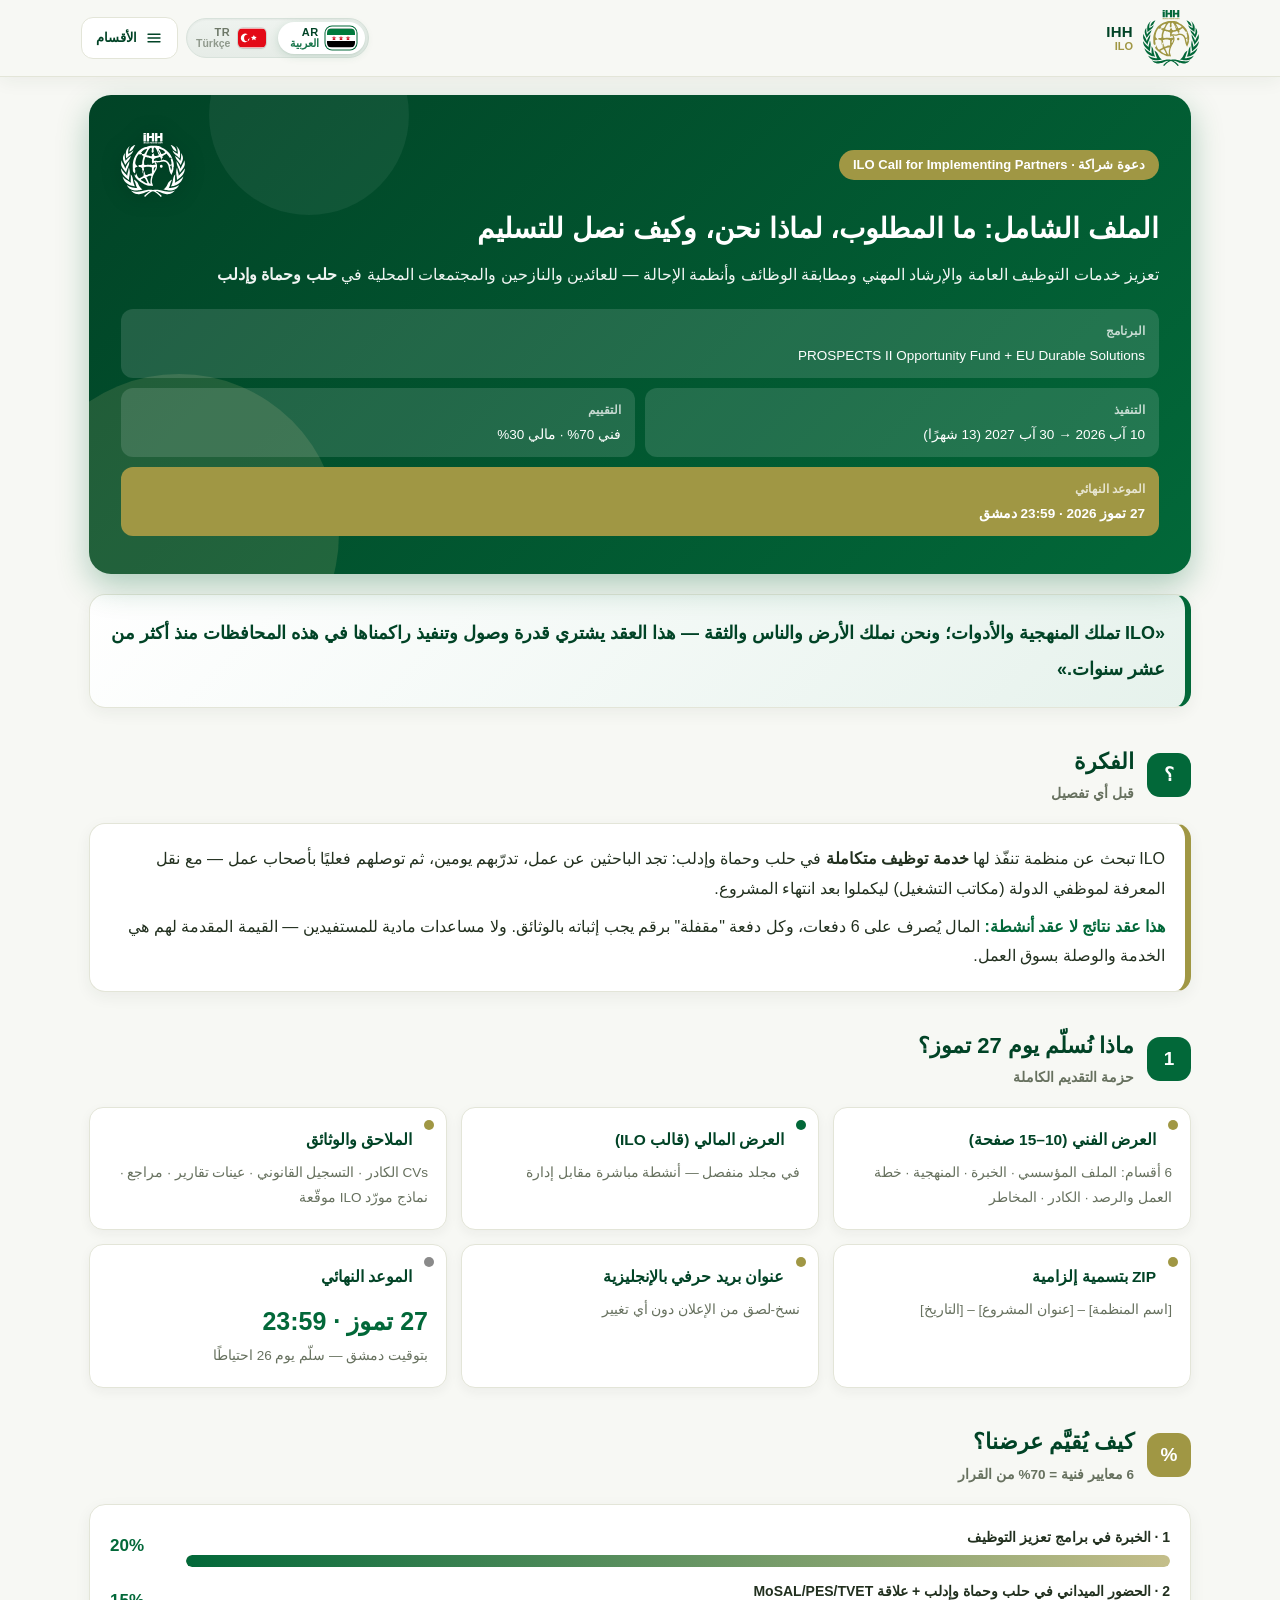
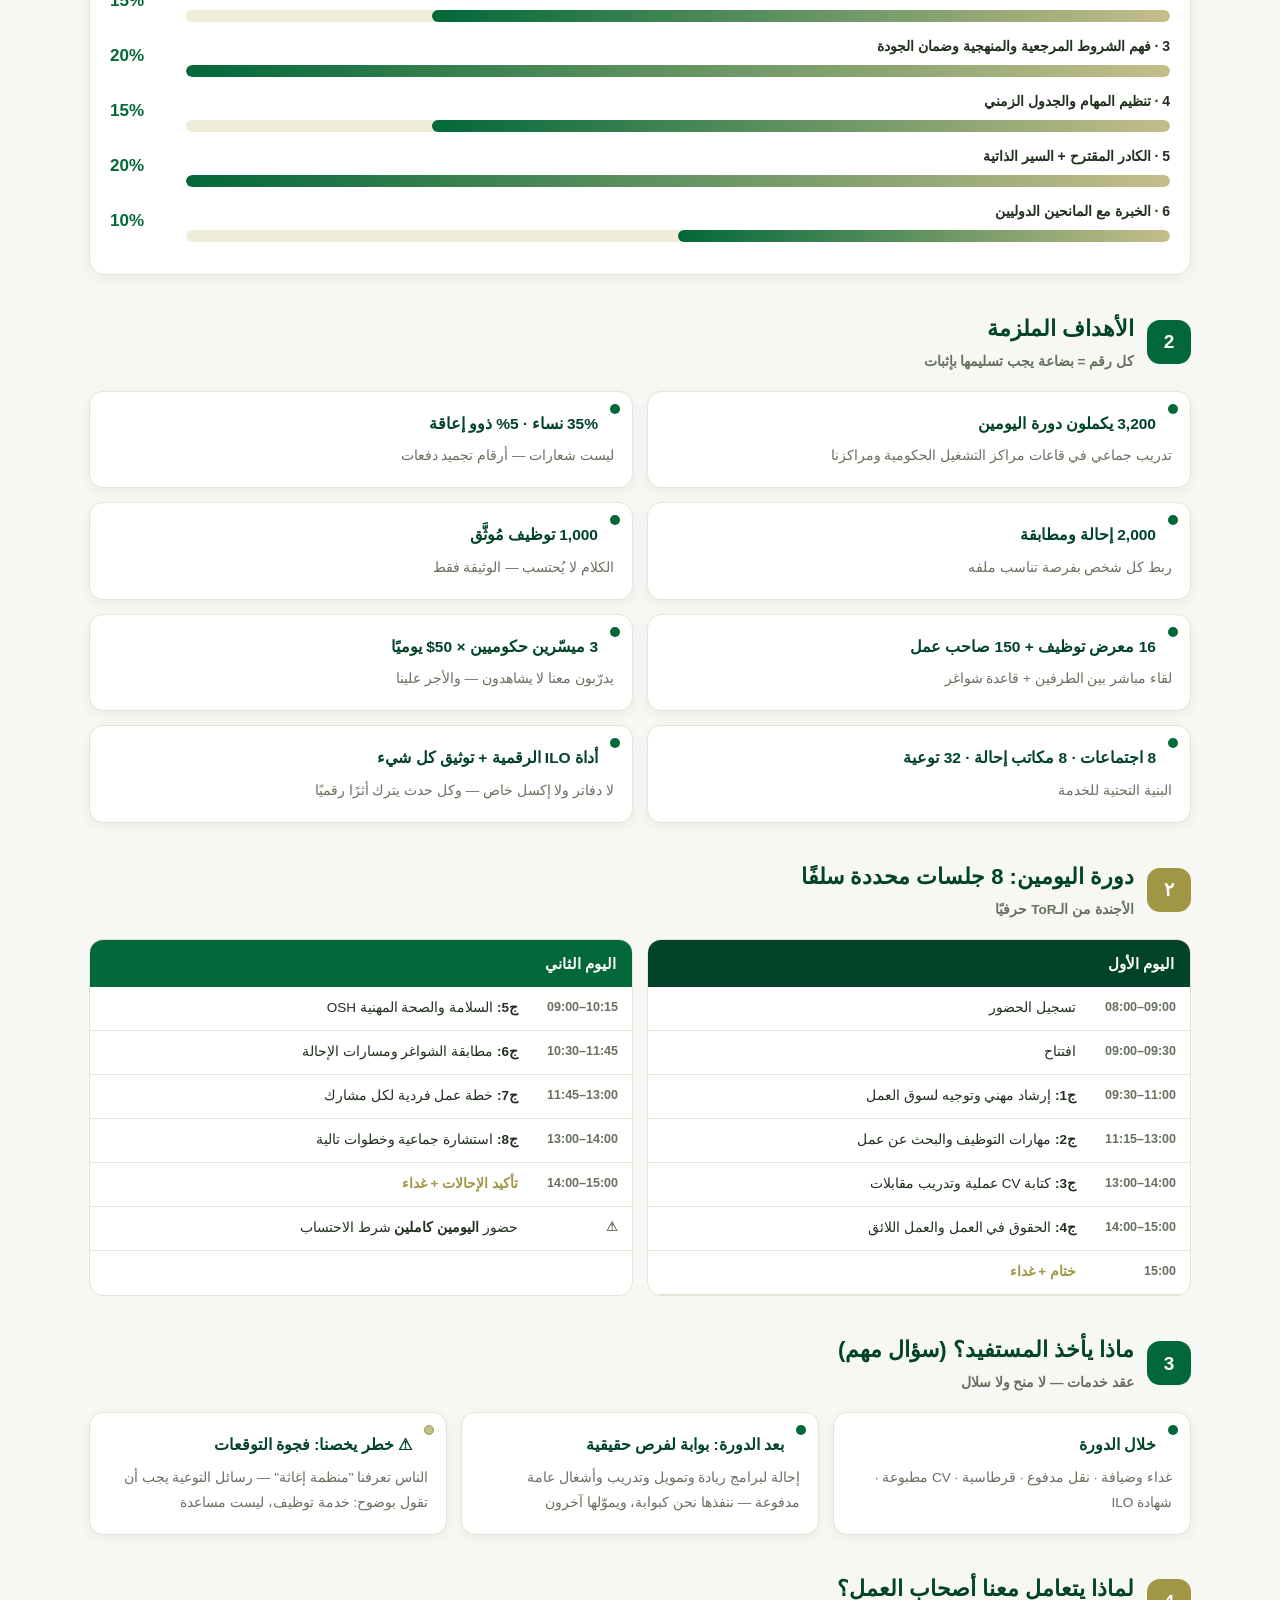
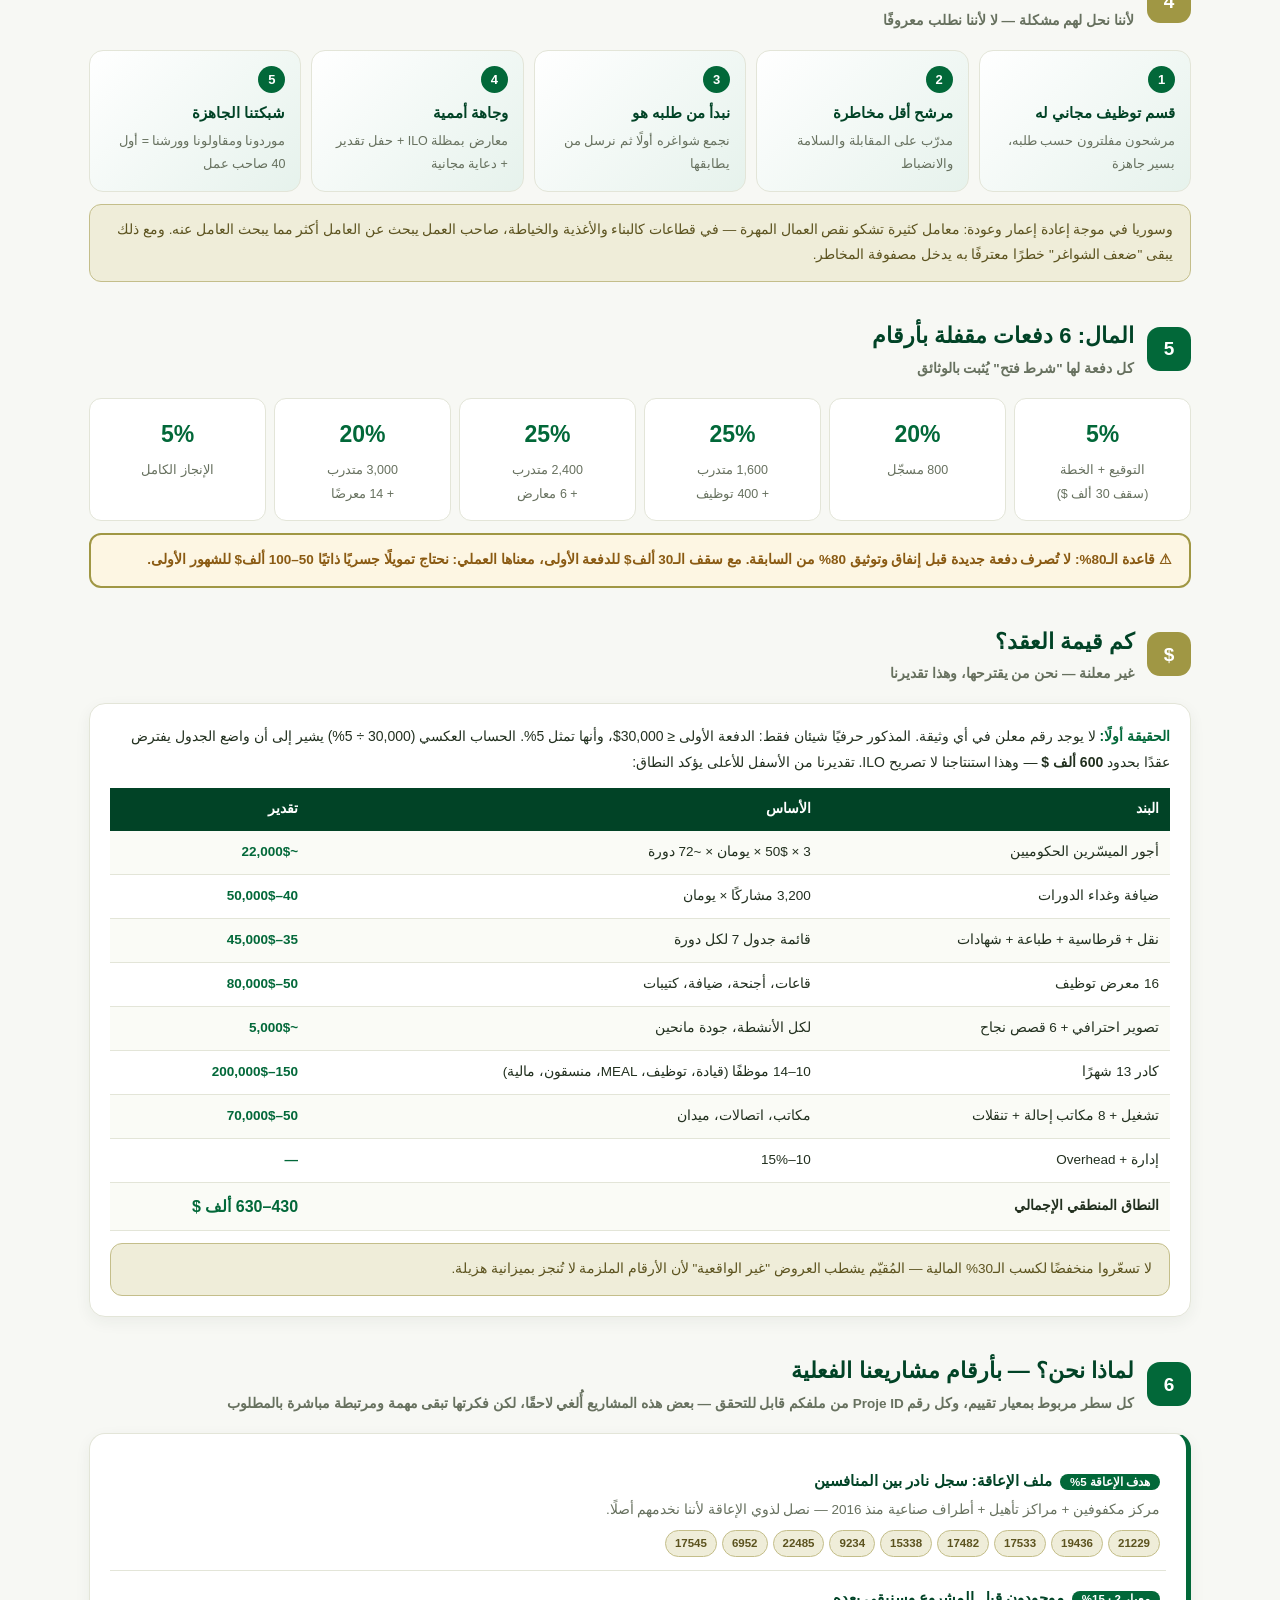
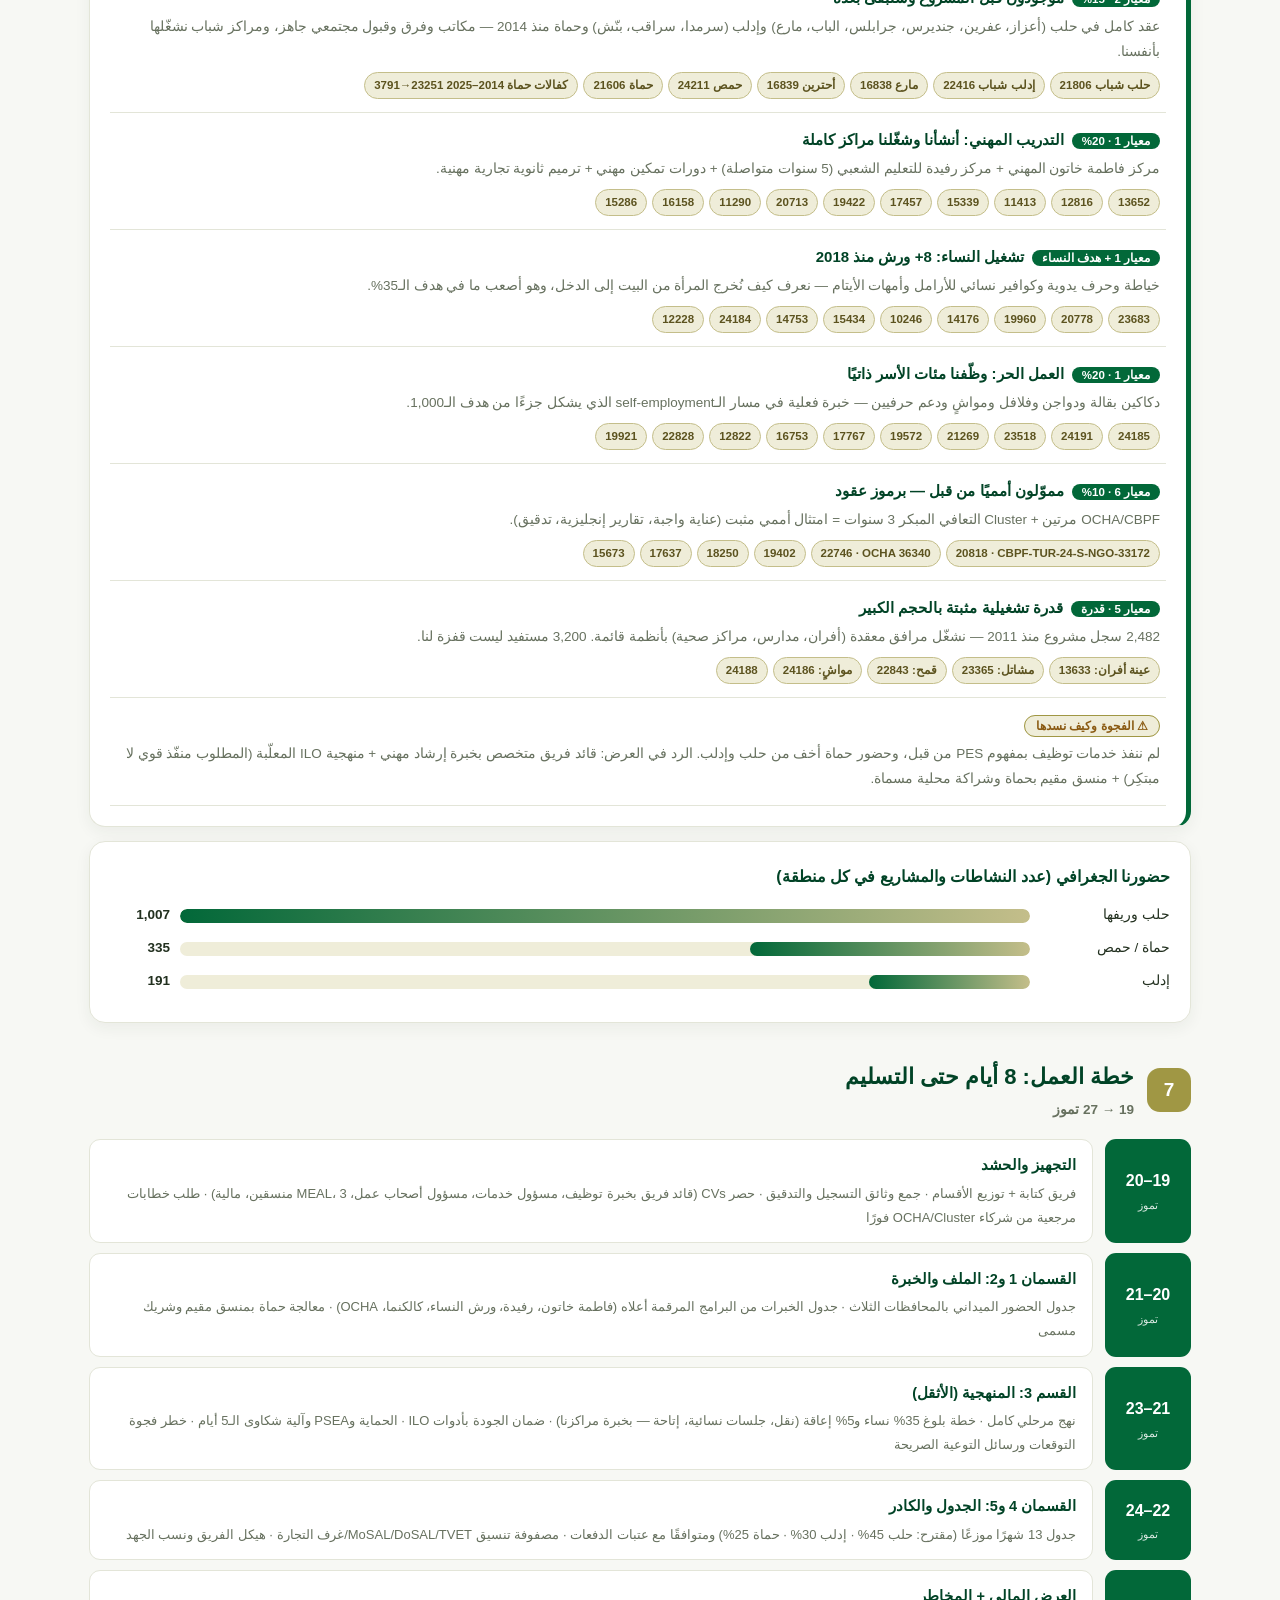
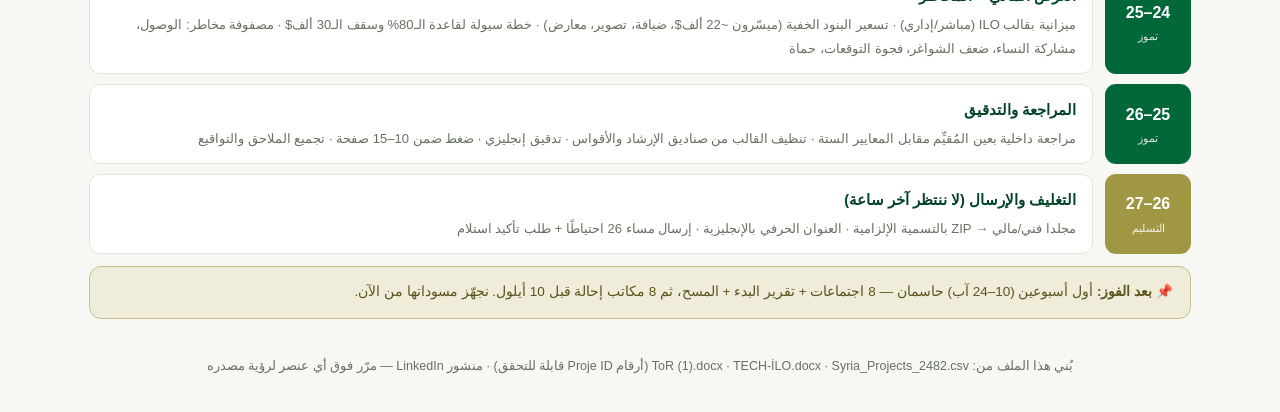
==== commit d9da0d95: "fix(i18n): shorten idea section title to Fikir / الفكرة Co-authored-by: Cursor <cursoragent@cursor.c" ====
--- a/index.html
+++ b/index.html
@@ -114,7 +114,7 @@
   </div>
 
   <section id="idea">
-    <div class="sec-head"><div class="sec-num">؟</div><div><h2 data-i18n="s1.h2">الفكرة في سطرين</h2><span data-i18n="s1.sub">قبل أي تفصيل</span></div></div>
+    <div class="sec-head"><div class="sec-num">؟</div><div><h2 data-i18n="s1.h2">الفكرة</h2><span data-i18n="s1.sub">قبل أي تفصيل</span></div></div>
     <div class="card" style="border-inline-start:6px solid var(--g)">
       <p data-i18n-html="s1.p1">ILO تبحث عن منظمة تنفّذ لها <b>خدمة توظيف متكاملة</b> في حلب وحماة وإدلب: تجد الباحثين عن عمل، تدرّبهم يومين، ثم توصلهم فعليًا بأصحاب عمل — مع نقل المعرفة لموظفي الدولة (مكاتب التشغيل) ليكملوا بعد انتهاء المشروع.</p>
       <p style="margin-top:8px" data-i18n-html="s1.p2"><b style="color:var(--p)">هذا عقد نتائج لا عقد أنشطة:</b> المال يُصرف على 6 دفعات، وكل دفعة "مقفلة" برقم يجب إثباته بالوثائق. ولا مساعدات مادية للمستفيدين — القيمة المقدمة لهم هي الخدمة والوصلة بسوق العمل.</p>
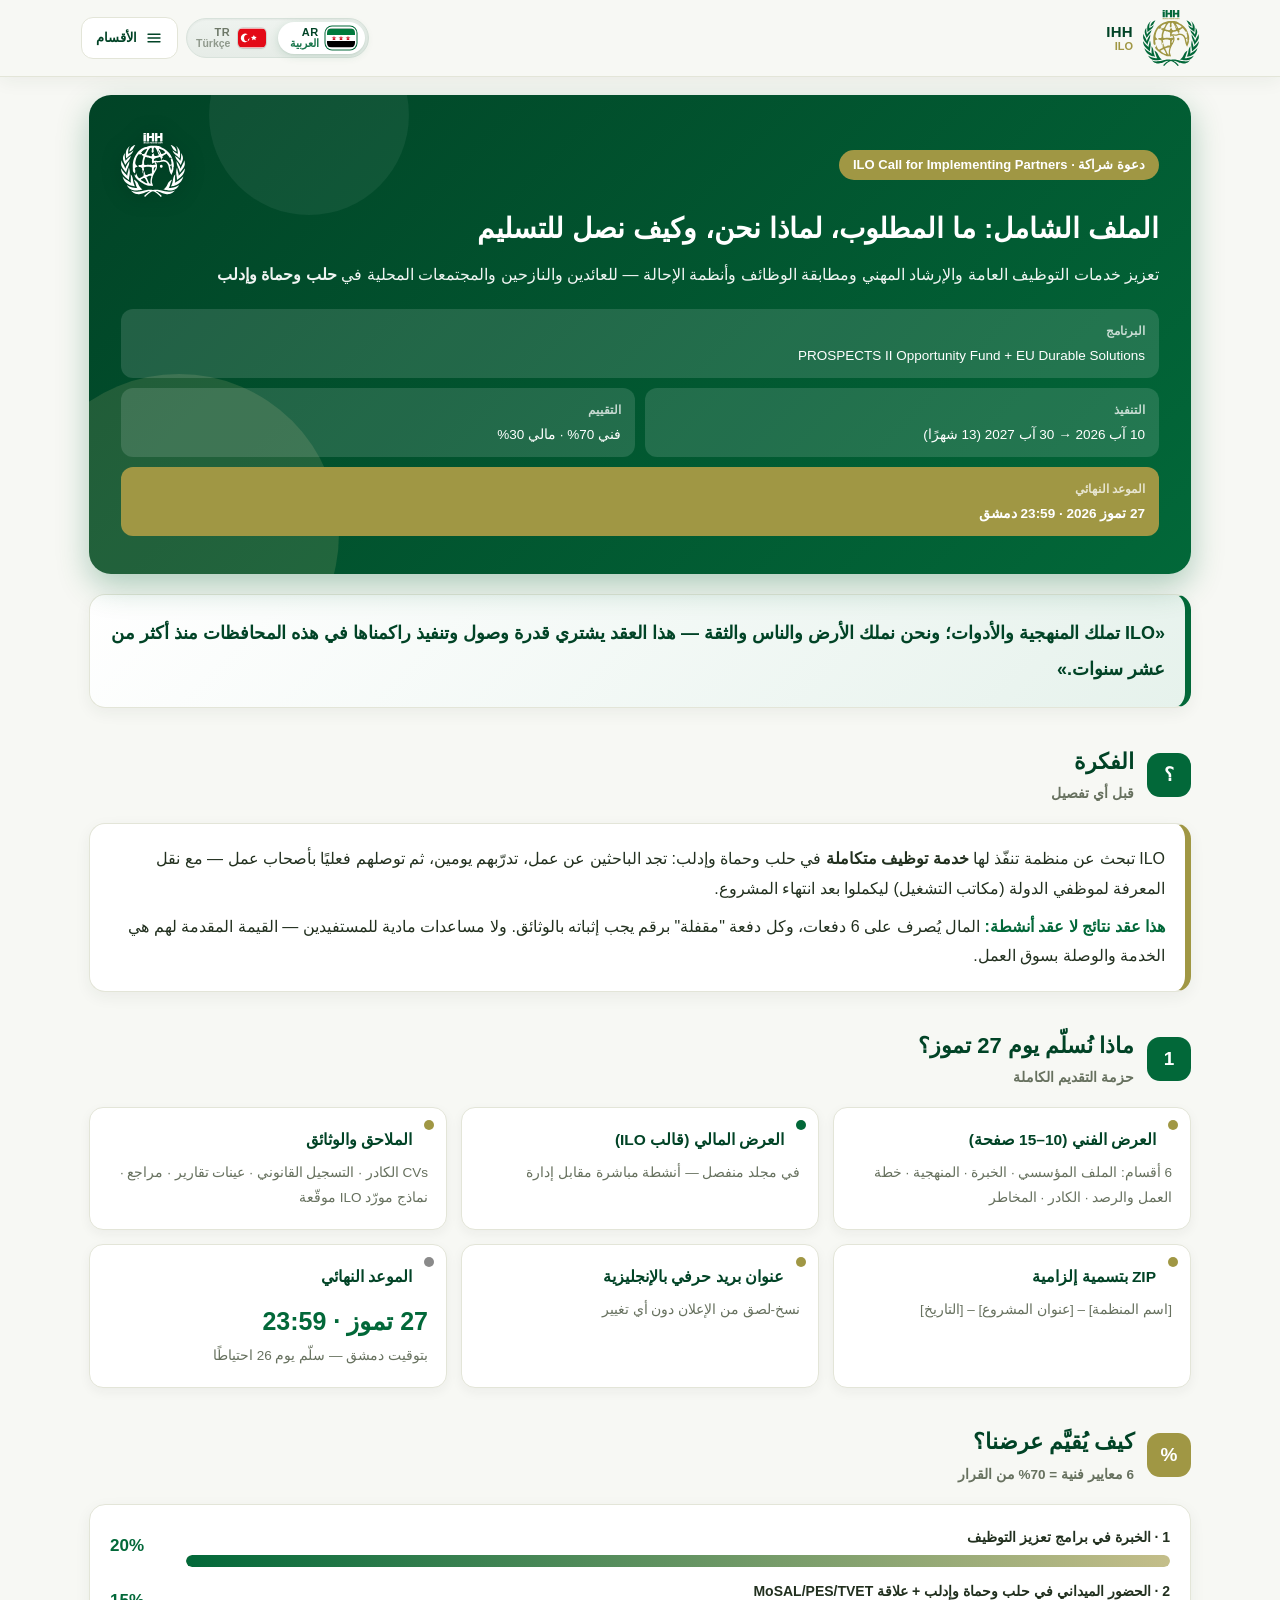
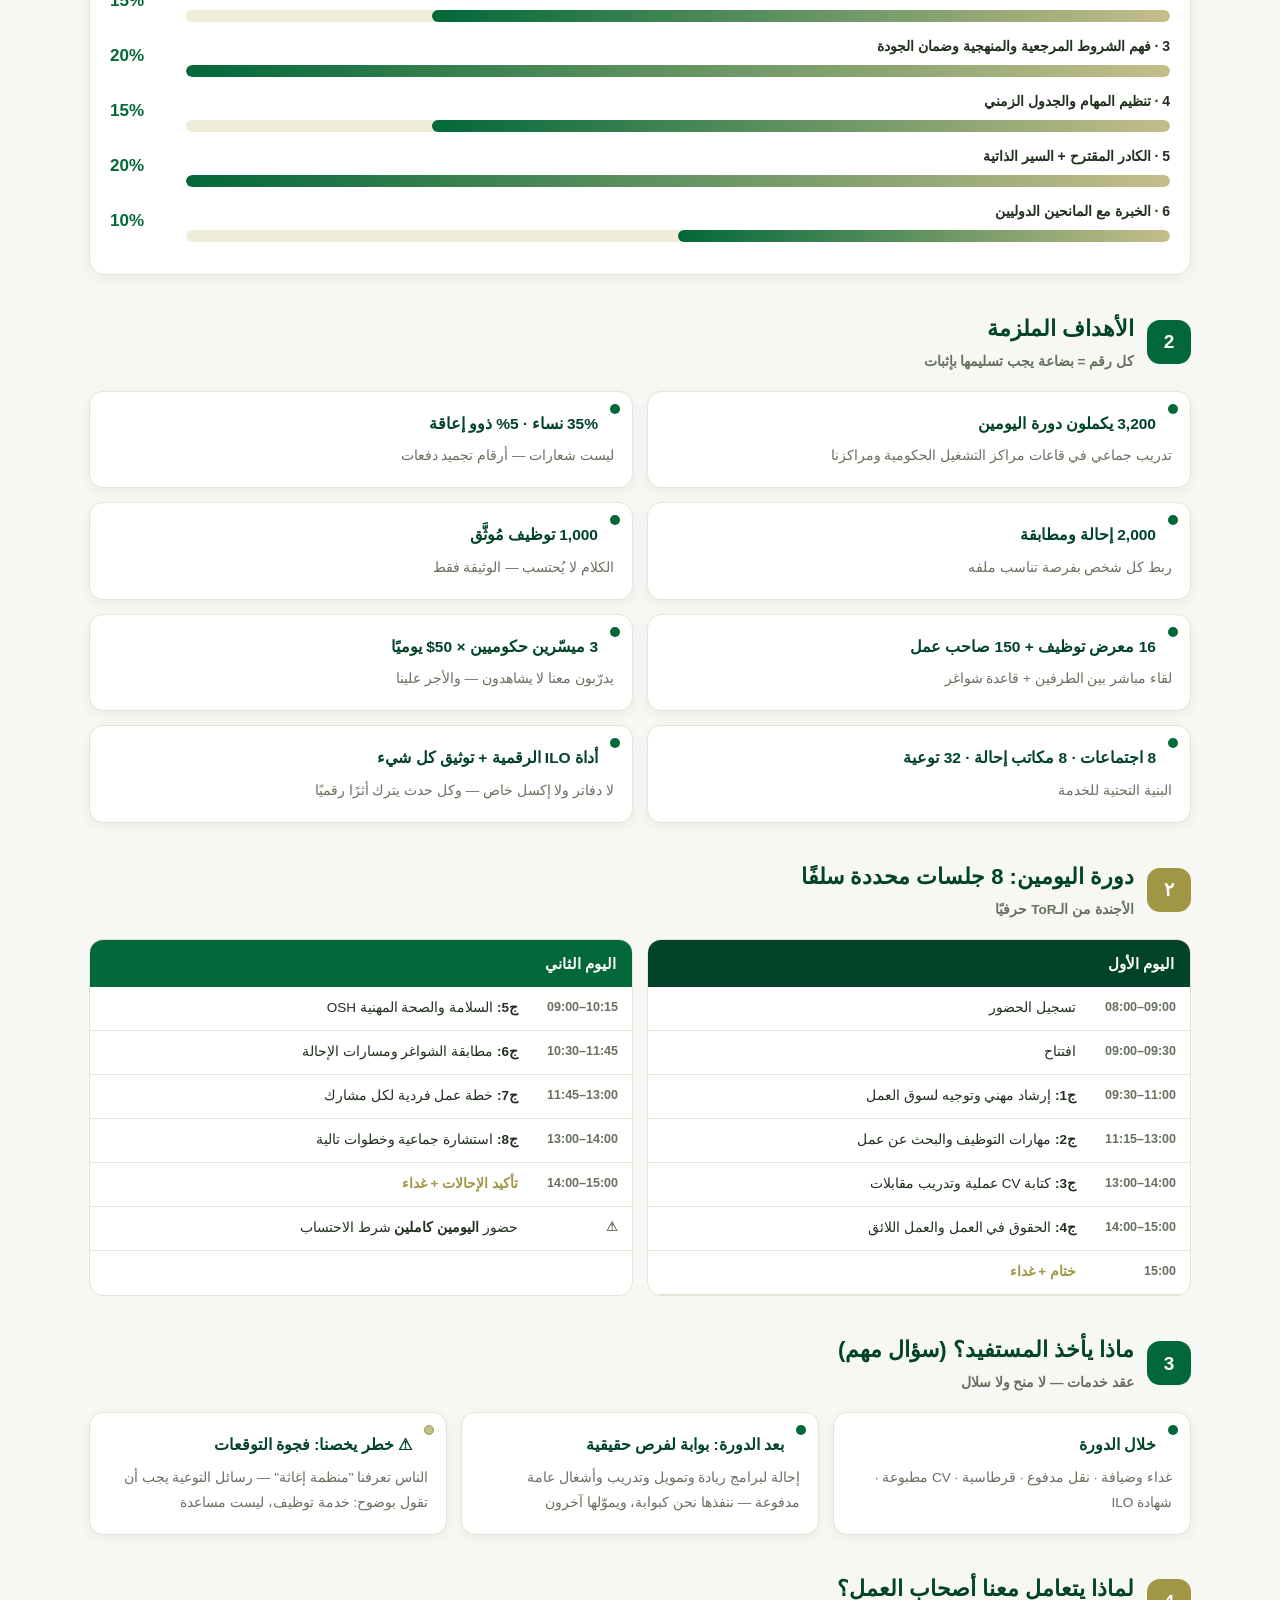
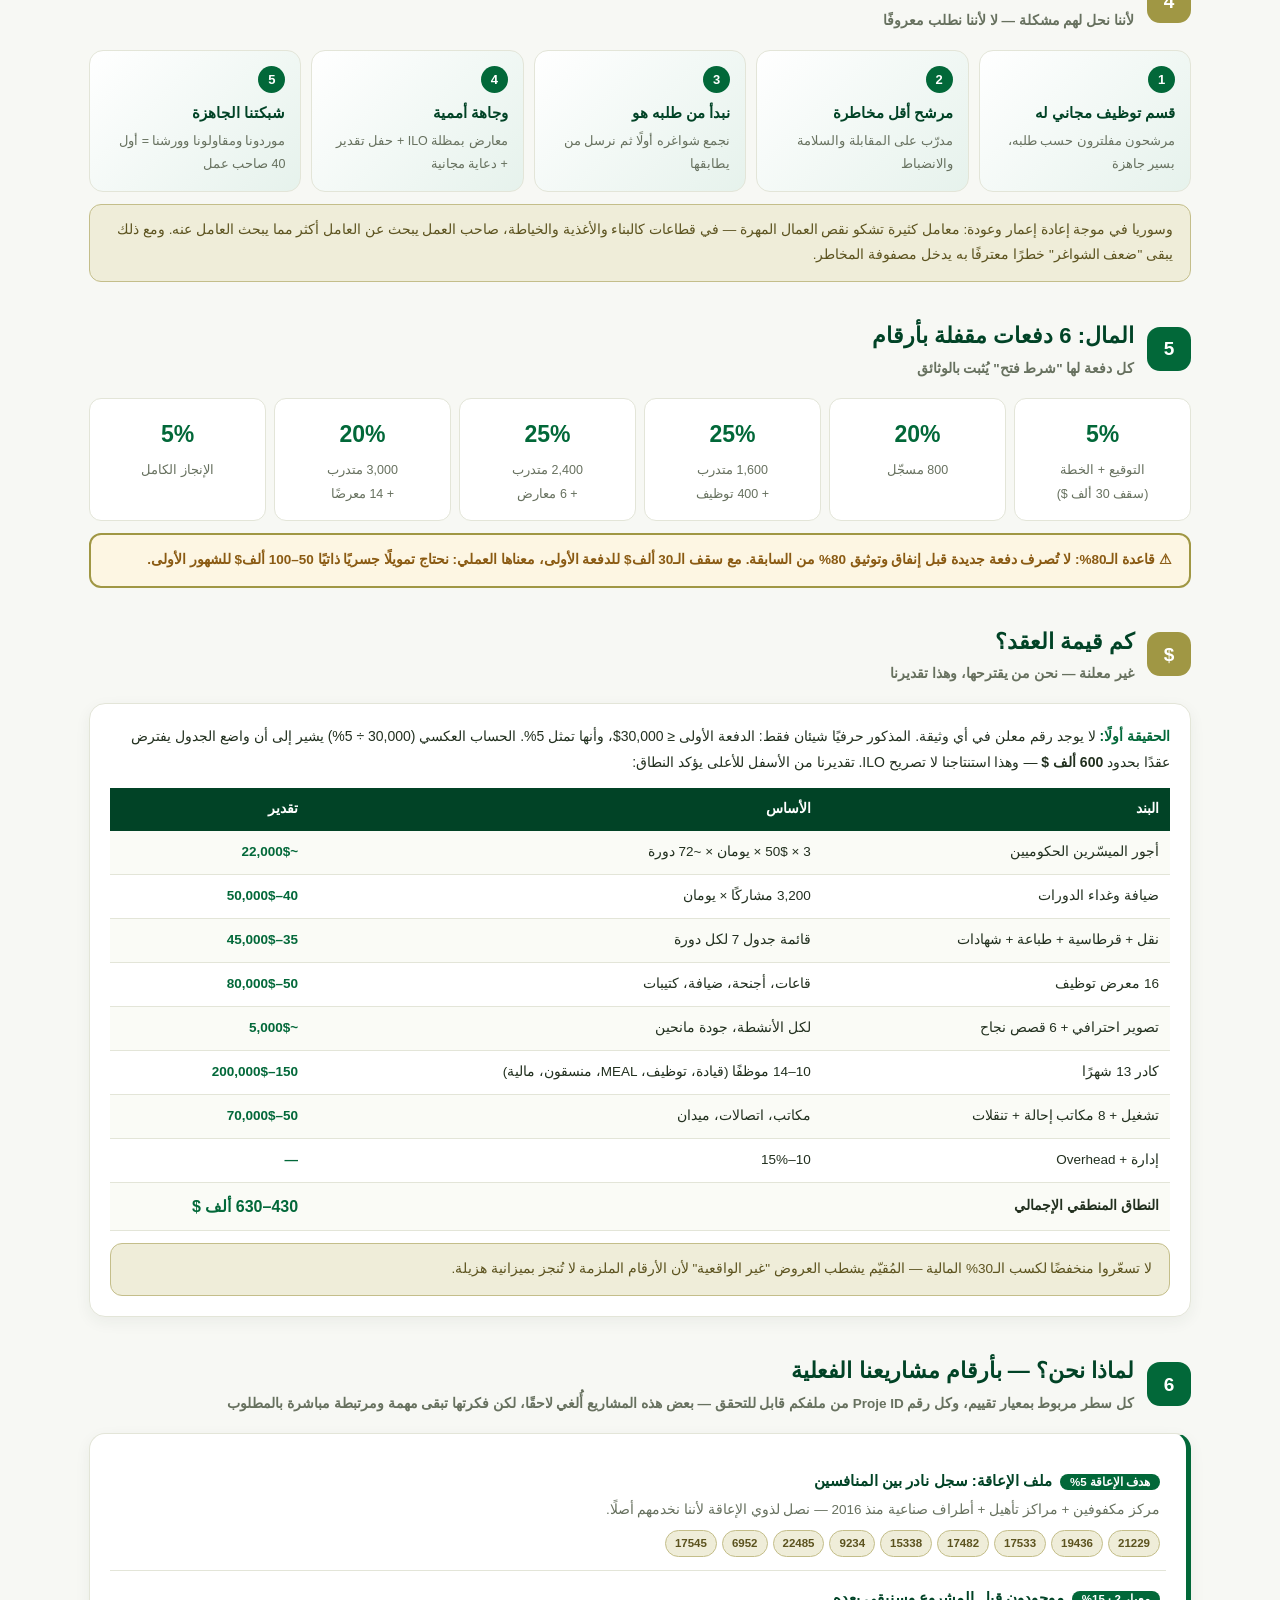
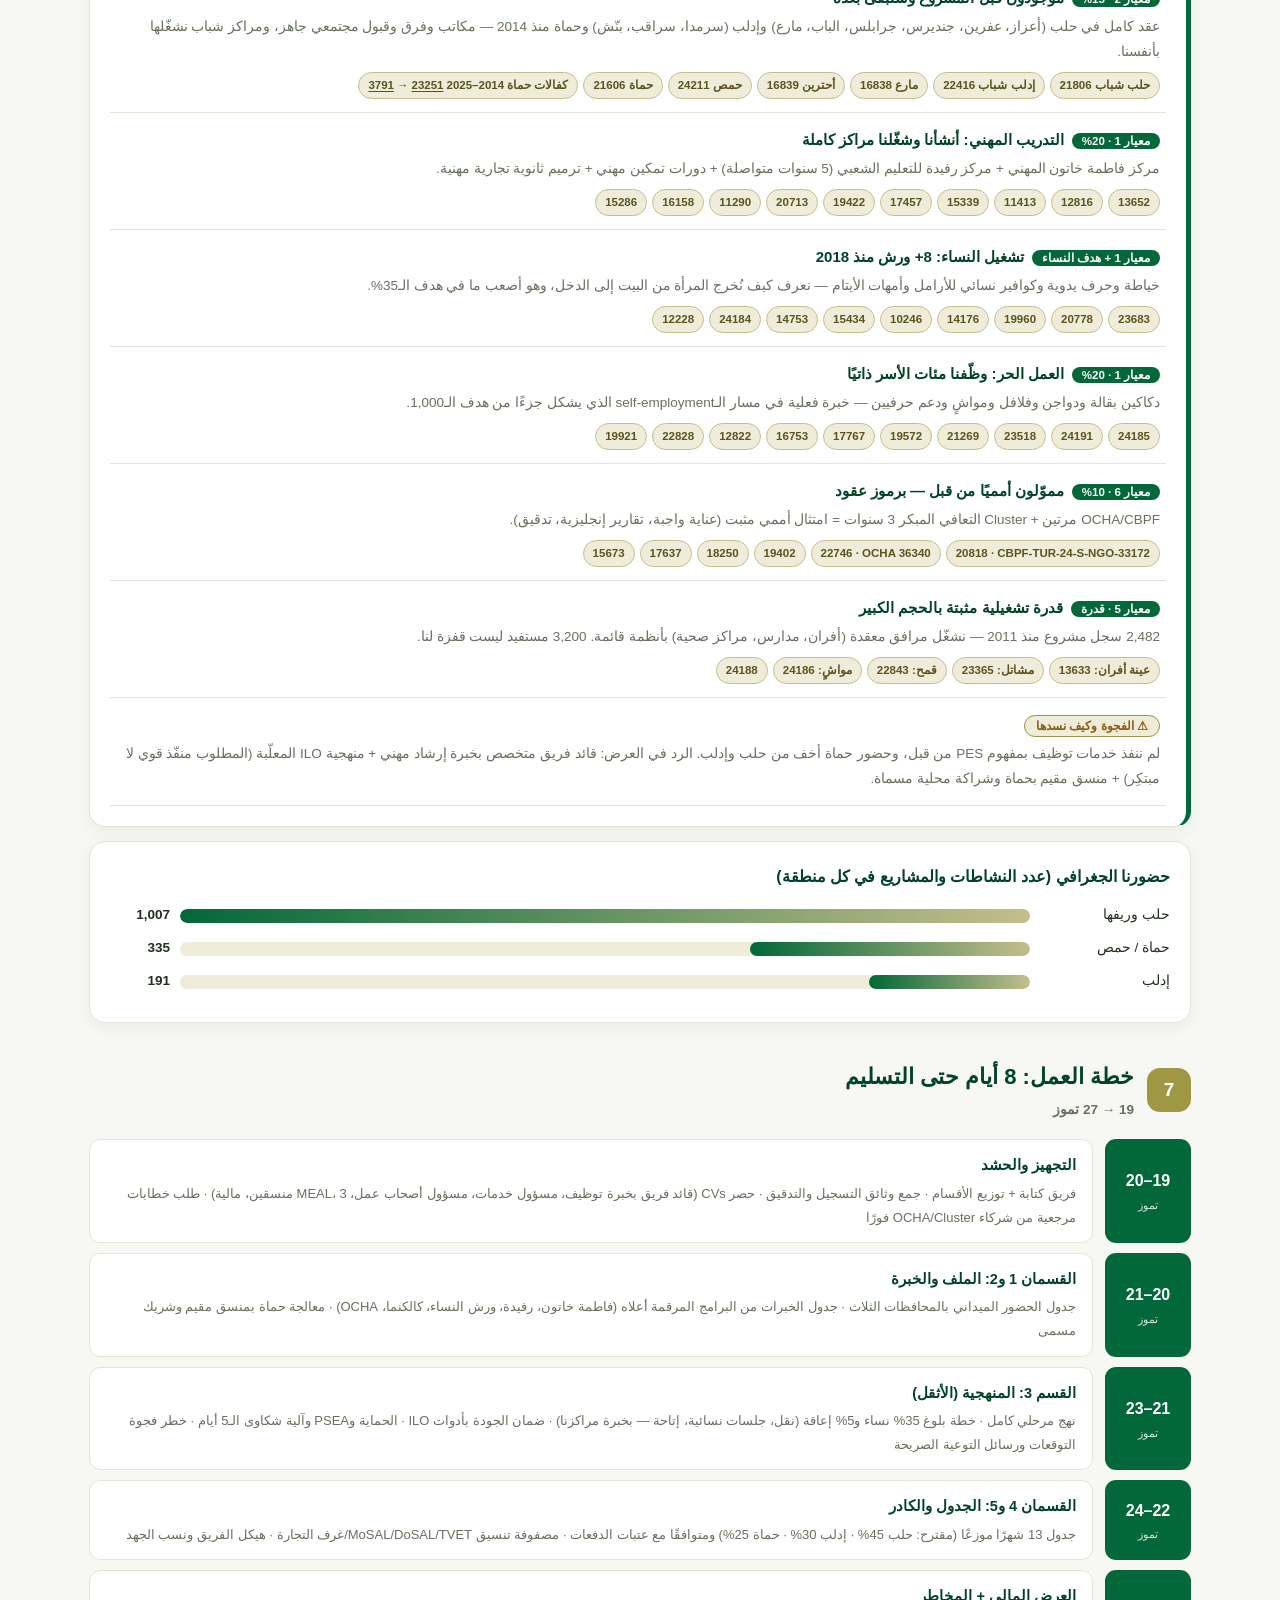
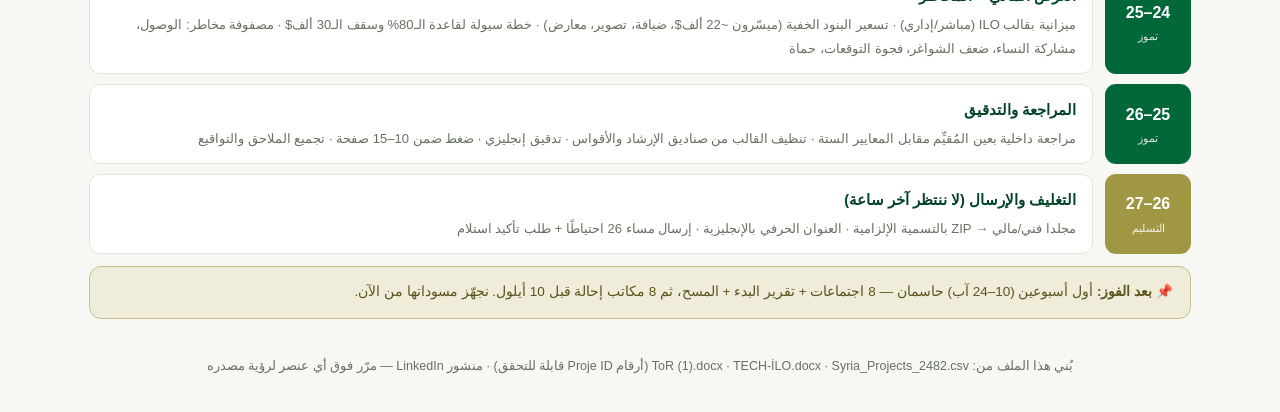
==== commit efff399c: "feat(why): link project IDs to IHH portal detail pages Co-authored-by: Cursor <cursoragent@cursor.co" ====
--- a/index.html
+++ b/index.html
@@ -244,37 +244,100 @@
       <div class="why-line" data-i18n-tip="s10.w1.tip">
         <h4 data-i18n-html="s10.w1.h"><span class="w">هدف الإعاقة 5%</span>ملف الإعاقة: سجل نادر بين المنافسين</h4>
         <p data-i18n="s10.w1.p">مركز مكفوفين + مراكز تأهيل + أطراف صناعية منذ 2016 — نصل لذوي الإعاقة لأننا نخدمهم أصلًا.</p>
-        <div class="ids"><span class="id">21229</span><span class="id">19436</span><span class="id">17533</span><span class="id">17482</span><span class="id">15338</span><span class="id">9234</span><span class="id">22485</span><span class="id">6952</span><span class="id">17545</span></div>
+        <div class="ids">
+          <a class="id" href="https://portal.ihh.org.tr/crea/project/project/detail/21229" target="_blank" rel="noopener noreferrer">21229</a>
+          <a class="id" href="https://portal.ihh.org.tr/crea/project/project/detail/19436" target="_blank" rel="noopener noreferrer">19436</a>
+          <a class="id" href="https://portal.ihh.org.tr/crea/project/project/detail/17533" target="_blank" rel="noopener noreferrer">17533</a>
+          <a class="id" href="https://portal.ihh.org.tr/crea/project/project/detail/17482" target="_blank" rel="noopener noreferrer">17482</a>
+          <a class="id" href="https://portal.ihh.org.tr/crea/project/project/detail/15338" target="_blank" rel="noopener noreferrer">15338</a>
+          <a class="id" href="https://portal.ihh.org.tr/crea/project/project/detail/9234" target="_blank" rel="noopener noreferrer">9234</a>
+          <a class="id" href="https://portal.ihh.org.tr/crea/project/project/detail/22485" target="_blank" rel="noopener noreferrer">22485</a>
+          <a class="id" href="https://portal.ihh.org.tr/crea/project/project/detail/6952" target="_blank" rel="noopener noreferrer">6952</a>
+          <a class="id" href="https://portal.ihh.org.tr/crea/project/project/detail/17545" target="_blank" rel="noopener noreferrer">17545</a>
+        </div>
       </div>
       <div class="why-line" data-i18n-tip="s10.w2.tip">
         <h4 data-i18n-html="s10.w2.h"><span class="w">معيار 2 · 15%</span>موجودون قبل المشروع وسنبقى بعده</h4>
         <p data-i18n="s10.w2.p">عقد كامل في حلب…</p>
-        <div class="ids"><span class="id">21806 حلب شباب</span><span class="id">22416 إدلب شباب</span><span class="id">16838 مارع</span><span class="id">16839 أحترين</span><span class="id">24211 حمص</span><span class="id">21606 حماة</span><span class="id">3791→23251 كفالات حماة 2014–2025</span></div>
+        <div class="ids">
+          <a class="id" href="https://portal.ihh.org.tr/crea/project/project/detail/21806" target="_blank" rel="noopener noreferrer" data-i18n="s10.w2.id1">21806 حلب شباب</a>
+          <a class="id" href="https://portal.ihh.org.tr/crea/project/project/detail/22416" target="_blank" rel="noopener noreferrer" data-i18n="s10.w2.id2">22416 إدلب شباب</a>
+          <a class="id" href="https://portal.ihh.org.tr/crea/project/project/detail/16838" target="_blank" rel="noopener noreferrer" data-i18n="s10.w2.id3">16838 مارع</a>
+          <a class="id" href="https://portal.ihh.org.tr/crea/project/project/detail/16839" target="_blank" rel="noopener noreferrer" data-i18n="s10.w2.id4">16839 أحترين</a>
+          <a class="id" href="https://portal.ihh.org.tr/crea/project/project/detail/24211" target="_blank" rel="noopener noreferrer" data-i18n="s10.w2.id5">24211 حمص</a>
+          <a class="id" href="https://portal.ihh.org.tr/crea/project/project/detail/21606" target="_blank" rel="noopener noreferrer" data-i18n="s10.w2.id6">21606 حماة</a>
+          <span class="id id-pair"><a href="https://portal.ihh.org.tr/crea/project/project/detail/3791" target="_blank" rel="noopener noreferrer">3791</a><span aria-hidden="true">→</span><a href="https://portal.ihh.org.tr/crea/project/project/detail/23251" target="_blank" rel="noopener noreferrer">23251</a> <span data-i18n="s10.w2.id7">كفالات حماة 2014–2025</span></span>
+        </div>
       </div>
       <div class="why-line" data-i18n-tip="s10.w3.tip">
         <h4 data-i18n-html="s10.w3.h"><span class="w">معيار 1 · 20%</span>التدريب المهني: أنشأنا وشغّلنا مراكز كاملة</h4>
         <p data-i18n="s10.w3.p">مركز فاطمة خاتون المهني…</p>
-        <div class="ids"><span class="id">13652</span><span class="id">12816</span><span class="id">11413</span><span class="id">15339</span><span class="id">17457</span><span class="id">19422</span><span class="id">20713</span><span class="id">11290</span><span class="id">16158</span><span class="id">15286</span></div>
+        <div class="ids">
+          <a class="id" href="https://portal.ihh.org.tr/crea/project/project/detail/13652" target="_blank" rel="noopener noreferrer">13652</a>
+          <a class="id" href="https://portal.ihh.org.tr/crea/project/project/detail/12816" target="_blank" rel="noopener noreferrer">12816</a>
+          <a class="id" href="https://portal.ihh.org.tr/crea/project/project/detail/11413" target="_blank" rel="noopener noreferrer">11413</a>
+          <a class="id" href="https://portal.ihh.org.tr/crea/project/project/detail/15339" target="_blank" rel="noopener noreferrer">15339</a>
+          <a class="id" href="https://portal.ihh.org.tr/crea/project/project/detail/17457" target="_blank" rel="noopener noreferrer">17457</a>
+          <a class="id" href="https://portal.ihh.org.tr/crea/project/project/detail/19422" target="_blank" rel="noopener noreferrer">19422</a>
+          <a class="id" href="https://portal.ihh.org.tr/crea/project/project/detail/20713" target="_blank" rel="noopener noreferrer">20713</a>
+          <a class="id" href="https://portal.ihh.org.tr/crea/project/project/detail/11290" target="_blank" rel="noopener noreferrer">11290</a>
+          <a class="id" href="https://portal.ihh.org.tr/crea/project/project/detail/16158" target="_blank" rel="noopener noreferrer">16158</a>
+          <a class="id" href="https://portal.ihh.org.tr/crea/project/project/detail/15286" target="_blank" rel="noopener noreferrer">15286</a>
+        </div>
       </div>
       <div class="why-line" data-i18n-tip="s10.w4.tip">
         <h4 data-i18n-html="s10.w4.h"><span class="w">معيار 1 + هدف النساء</span>تشغيل النساء: 8+ ورش منذ 2018</h4>
         <p data-i18n="s10.w4.p">خياطة وحرف يدوية…</p>
-        <div class="ids"><span class="id">23683</span><span class="id">20778</span><span class="id">19960</span><span class="id">14176</span><span class="id">10246</span><span class="id">15434</span><span class="id">14753</span><span class="id">24184</span><span class="id">12228</span></div>
+        <div class="ids">
+          <a class="id" href="https://portal.ihh.org.tr/crea/project/project/detail/23683" target="_blank" rel="noopener noreferrer">23683</a>
+          <a class="id" href="https://portal.ihh.org.tr/crea/project/project/detail/20778" target="_blank" rel="noopener noreferrer">20778</a>
+          <a class="id" href="https://portal.ihh.org.tr/crea/project/project/detail/19960" target="_blank" rel="noopener noreferrer">19960</a>
+          <a class="id" href="https://portal.ihh.org.tr/crea/project/project/detail/14176" target="_blank" rel="noopener noreferrer">14176</a>
+          <a class="id" href="https://portal.ihh.org.tr/crea/project/project/detail/10246" target="_blank" rel="noopener noreferrer">10246</a>
+          <a class="id" href="https://portal.ihh.org.tr/crea/project/project/detail/15434" target="_blank" rel="noopener noreferrer">15434</a>
+          <a class="id" href="https://portal.ihh.org.tr/crea/project/project/detail/14753" target="_blank" rel="noopener noreferrer">14753</a>
+          <a class="id" href="https://portal.ihh.org.tr/crea/project/project/detail/24184" target="_blank" rel="noopener noreferrer">24184</a>
+          <a class="id" href="https://portal.ihh.org.tr/crea/project/project/detail/12228" target="_blank" rel="noopener noreferrer">12228</a>
+        </div>
       </div>
       <div class="why-line" data-i18n-tip="s10.w5.tip">
         <h4 data-i18n-html="s10.w5.h"><span class="w">معيار 1 · 20%</span>العمل الحر: وظّفنا مئات الأسر ذاتيًا</h4>
         <p data-i18n="s10.w5.p">دكاكين بقالة…</p>
-        <div class="ids"><span class="id">24185</span><span class="id">24191</span><span class="id">23518</span><span class="id">21269</span><span class="id">19572</span><span class="id">17767</span><span class="id">16753</span><span class="id">12822</span><span class="id">22828</span><span class="id">19921</span></div>
+        <div class="ids">
+          <a class="id" href="https://portal.ihh.org.tr/crea/project/project/detail/24185" target="_blank" rel="noopener noreferrer">24185</a>
+          <a class="id" href="https://portal.ihh.org.tr/crea/project/project/detail/24191" target="_blank" rel="noopener noreferrer">24191</a>
+          <a class="id" href="https://portal.ihh.org.tr/crea/project/project/detail/23518" target="_blank" rel="noopener noreferrer">23518</a>
+          <a class="id" href="https://portal.ihh.org.tr/crea/project/project/detail/21269" target="_blank" rel="noopener noreferrer">21269</a>
+          <a class="id" href="https://portal.ihh.org.tr/crea/project/project/detail/19572" target="_blank" rel="noopener noreferrer">19572</a>
+          <a class="id" href="https://portal.ihh.org.tr/crea/project/project/detail/17767" target="_blank" rel="noopener noreferrer">17767</a>
+          <a class="id" href="https://portal.ihh.org.tr/crea/project/project/detail/16753" target="_blank" rel="noopener noreferrer">16753</a>
+          <a class="id" href="https://portal.ihh.org.tr/crea/project/project/detail/12822" target="_blank" rel="noopener noreferrer">12822</a>
+          <a class="id" href="https://portal.ihh.org.tr/crea/project/project/detail/22828" target="_blank" rel="noopener noreferrer">22828</a>
+          <a class="id" href="https://portal.ihh.org.tr/crea/project/project/detail/19921" target="_blank" rel="noopener noreferrer">19921</a>
+        </div>
       </div>
       <div class="why-line" data-i18n-tip="s10.w6.tip">
         <h4 data-i18n-html="s10.w6.h"><span class="w">معيار 6 · 10%</span>مموّلون أمميًا من قبل — برموز عقود</h4>
         <p data-i18n="s10.w6.p">OCHA/CBPF مرتين…</p>
-        <div class="ids"><span class="id">20818 · CBPF-TUR-24-S-NGO-33172</span><span class="id">22746 · OCHA 36340</span><span class="id">19402</span><span class="id">18250</span><span class="id">17637</span><span class="id">15673</span></div>
+        <div class="ids">
+          <a class="id" href="https://portal.ihh.org.tr/crea/project/project/detail/20818" target="_blank" rel="noopener noreferrer">20818 · CBPF-TUR-24-S-NGO-33172</a>
+          <a class="id" href="https://portal.ihh.org.tr/crea/project/project/detail/22746" target="_blank" rel="noopener noreferrer">22746 · OCHA 36340</a>
+          <a class="id" href="https://portal.ihh.org.tr/crea/project/project/detail/19402" target="_blank" rel="noopener noreferrer">19402</a>
+          <a class="id" href="https://portal.ihh.org.tr/crea/project/project/detail/18250" target="_blank" rel="noopener noreferrer">18250</a>
+          <a class="id" href="https://portal.ihh.org.tr/crea/project/project/detail/17637" target="_blank" rel="noopener noreferrer">17637</a>
+          <a class="id" href="https://portal.ihh.org.tr/crea/project/project/detail/15673" target="_blank" rel="noopener noreferrer">15673</a>
+        </div>
       </div>
       <div class="why-line" data-i18n-tip="s10.w7.tip">
         <h4 data-i18n-html="s10.w7.h"><span class="w">معيار 5 · قدرة</span>قدرة تشغيلية مثبتة بالحجم الكبير</h4>
         <p data-i18n="s10.w7.p">2,482 سجل مشروع منذ 2011…</p>
-        <div class="ids"><span class="id">عينة أفران: 13633</span><span class="id">مشاتل: 23365</span><span class="id">قمح: 22843</span><span class="id">مواشٍ: 24186</span><span class="id">24188</span></div>
+        <div class="ids">
+          <a class="id" href="https://portal.ihh.org.tr/crea/project/project/detail/13633" target="_blank" rel="noopener noreferrer" data-i18n="s10.w7.id1">عينة أفران: 13633</a>
+          <a class="id" href="https://portal.ihh.org.tr/crea/project/project/detail/23365" target="_blank" rel="noopener noreferrer" data-i18n="s10.w7.id2">مشاتل: 23365</a>
+          <a class="id" href="https://portal.ihh.org.tr/crea/project/project/detail/22843" target="_blank" rel="noopener noreferrer" data-i18n="s10.w7.id3">قمح: 22843</a>
+          <a class="id" href="https://portal.ihh.org.tr/crea/project/project/detail/24186" target="_blank" rel="noopener noreferrer" data-i18n="s10.w7.id4">مواشٍ: 24186</a>
+          <a class="id" href="https://portal.ihh.org.tr/crea/project/project/detail/24188" target="_blank" rel="noopener noreferrer">24188</a>
+        </div>
       </div>
       <div class="why-line" data-i18n-tip="s10.w8.tip">
         <h4 data-i18n-html="s10.w8.h"><span class="gap-tag">⚠ الفجوة وكيف نسدها</span></h4>
--- a/css/style.css
+++ b/css/style.css
@@ -249,7 +249,12 @@
 .why-line h4 .w{background:var(--p);color:#fff;font-size:11.5px;padding:2px 10px;border-radius:20px;margin-inline-end:8px;font-weight:700}
 .why-line p{font-size:13.5px;color:var(--muted);margin-top:3px}
 .ids{margin-top:7px;display:flex;flex-wrap:wrap;gap:5px}
-.id{background:var(--kl);border:1px solid var(--k);color:#5c531f;font-size:11.5px;font-weight:700;padding:2px 9px;border-radius:14px;direction:ltr}
+.id{background:var(--kl);border:1px solid var(--k);color:#5c531f;font-size:11.5px;font-weight:700;padding:2px 9px;border-radius:14px;direction:ltr;text-decoration:none;display:inline-flex;align-items:center;gap:3px;cursor:pointer;transition:background .15s,border-color .15s,color .15s}
+a.id:hover,a.id:focus-visible,.id a:hover,.id a:focus-visible{background:var(--k);border-color:var(--pd);color:#fff;outline:none}
+.id a{color:inherit;text-decoration:none;font:inherit}
+.id-pair{cursor:default}
+.id-pair a{cursor:pointer;text-decoration:underline;text-underline-offset:2px}
+.id-pair a:hover,.id-pair a:focus-visible{color:var(--pd)}
 .gap-tag{background:var(--kl);color:var(--warn);font-size:12px;font-weight:700;padding:3px 11px;border-radius:20px;border:1px solid var(--g)}
 
 .geo-row{display:grid;grid-template-columns:130px 1fr 60px;gap:10px;align-items:center;margin-bottom:8px;font-size:13.5px;cursor:help;position:relative}
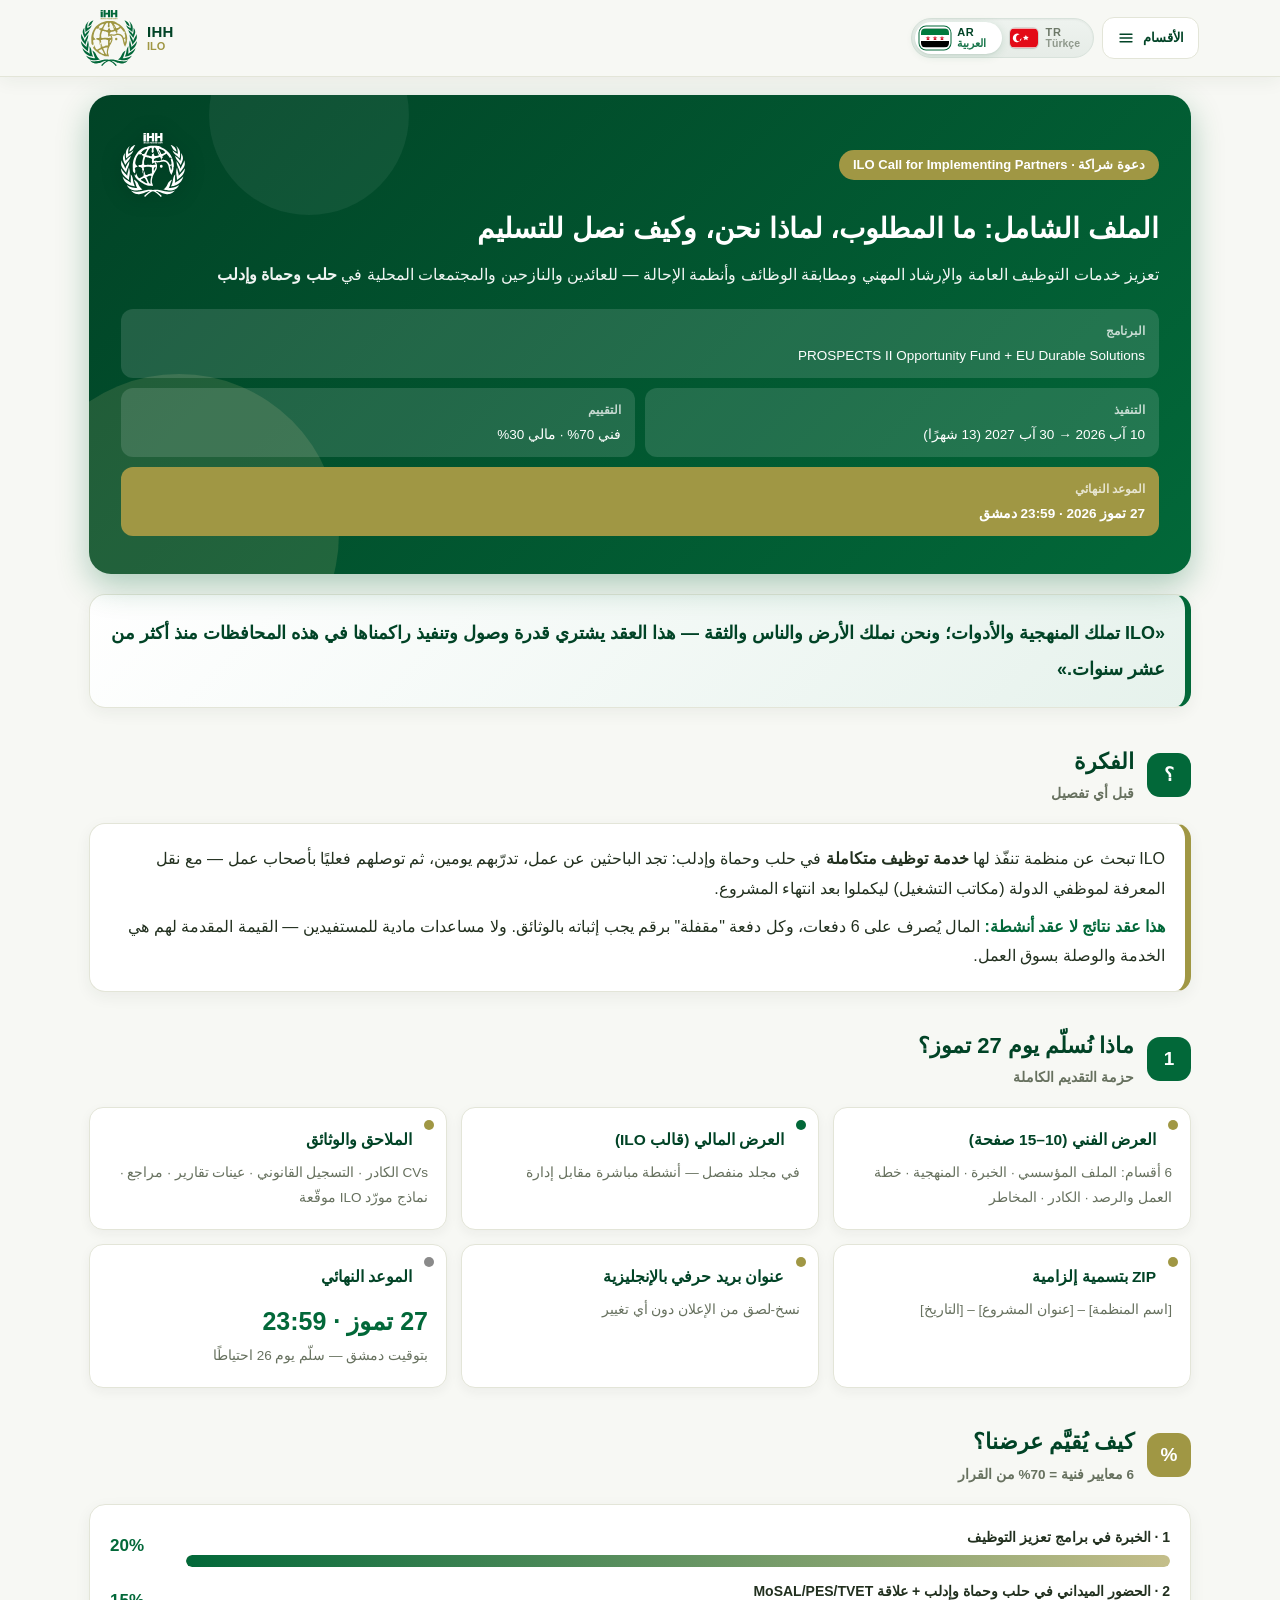
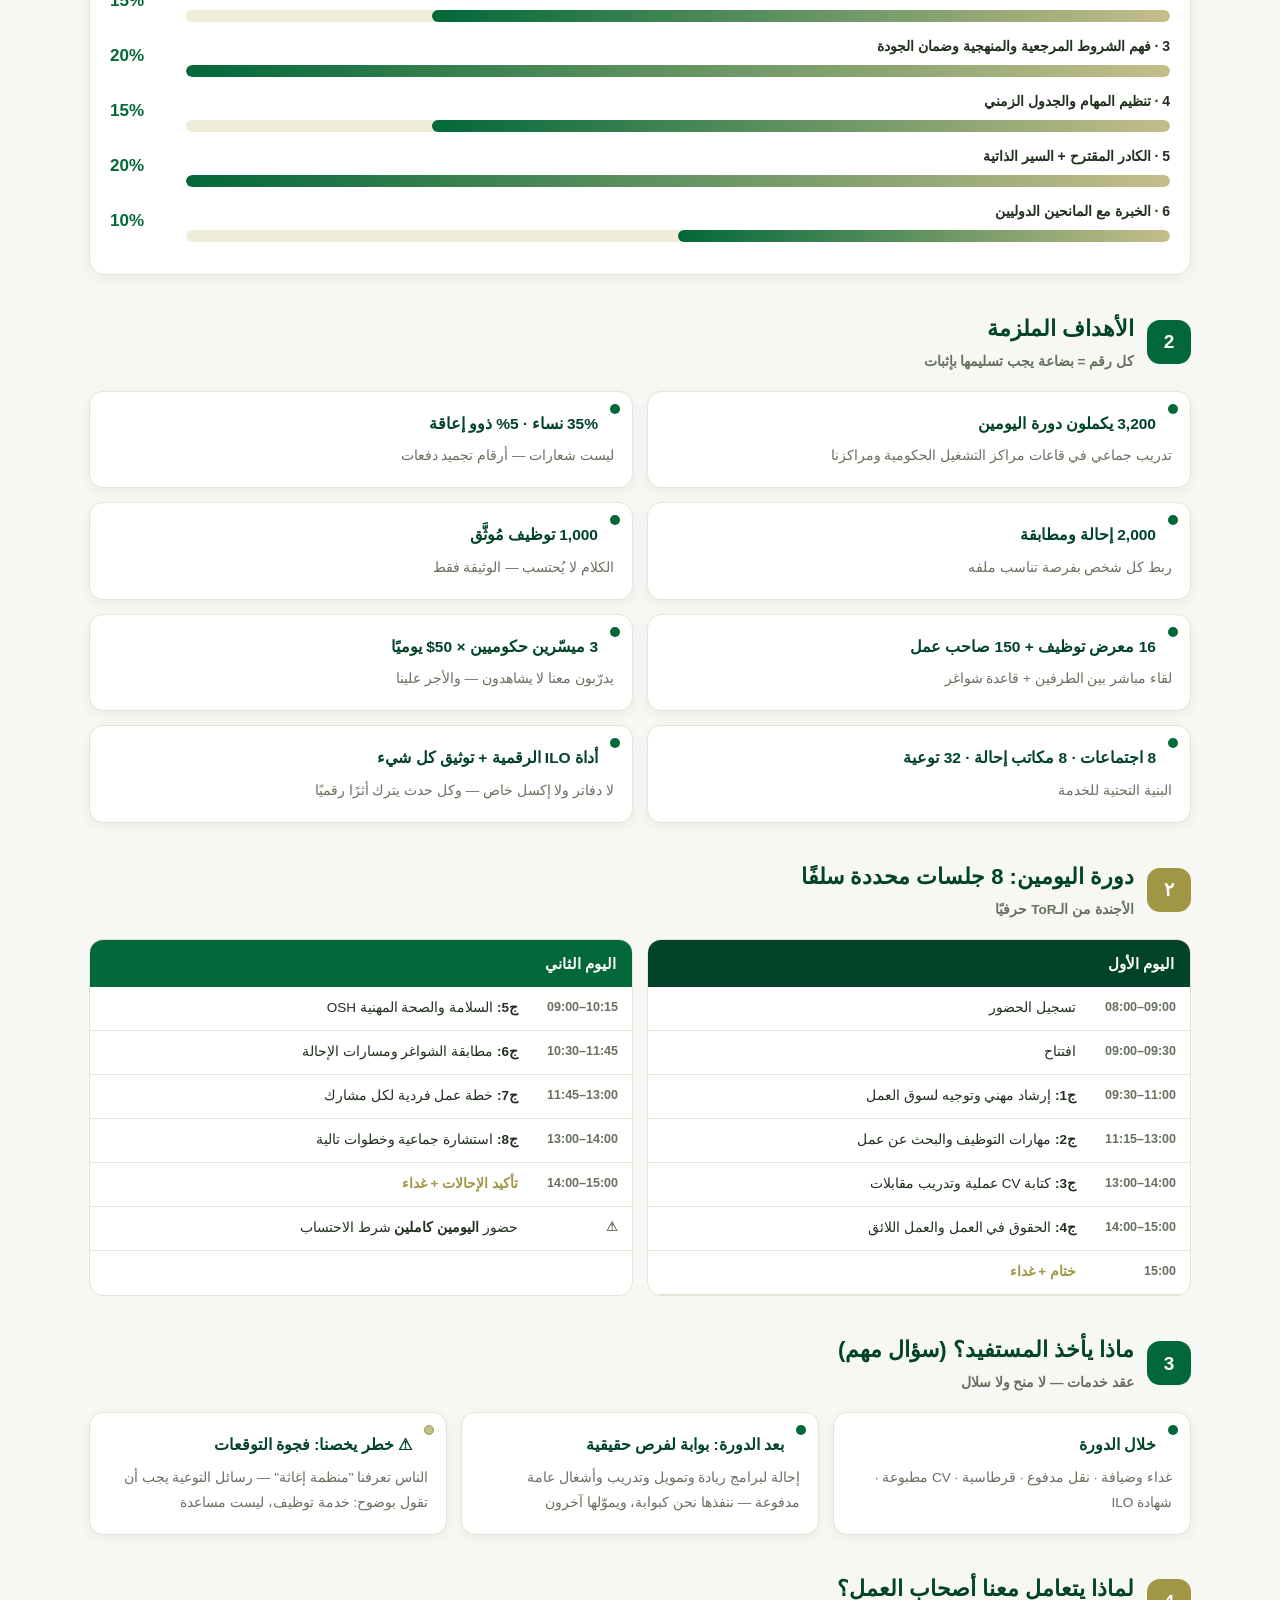
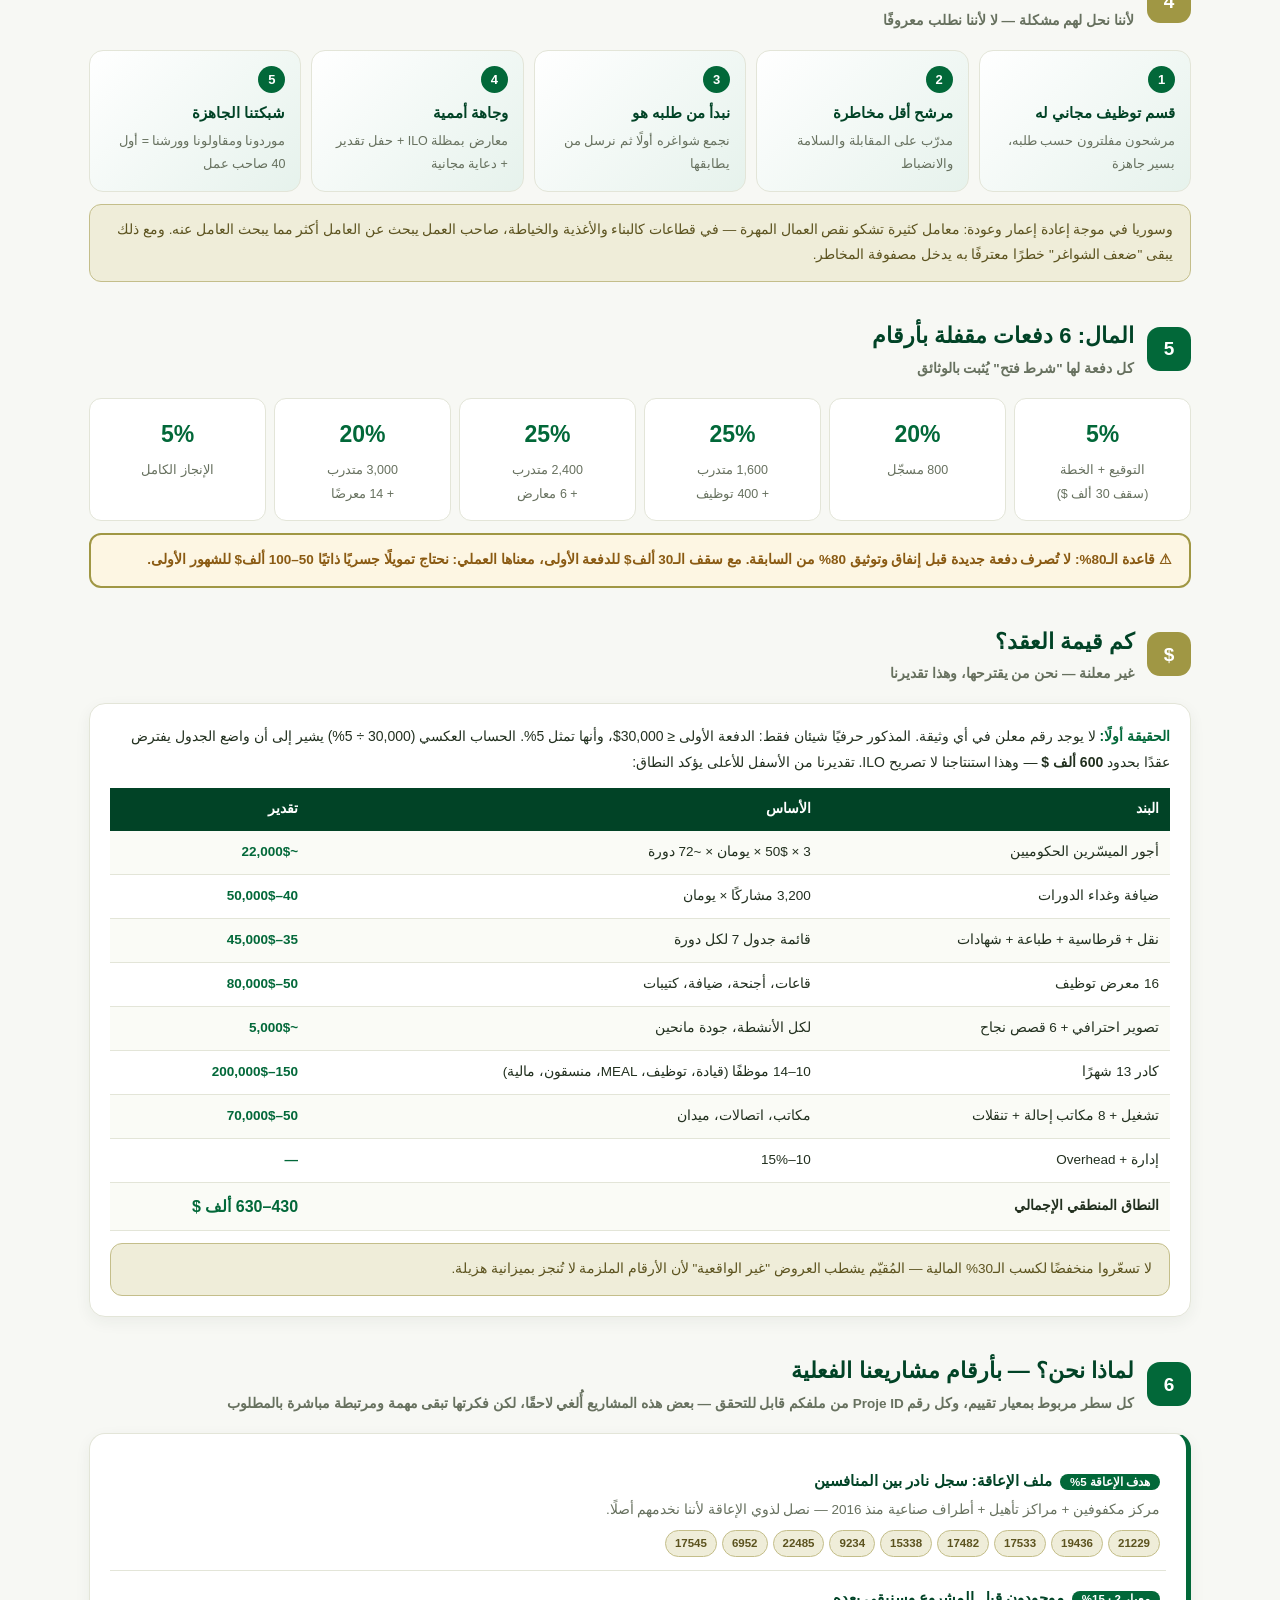
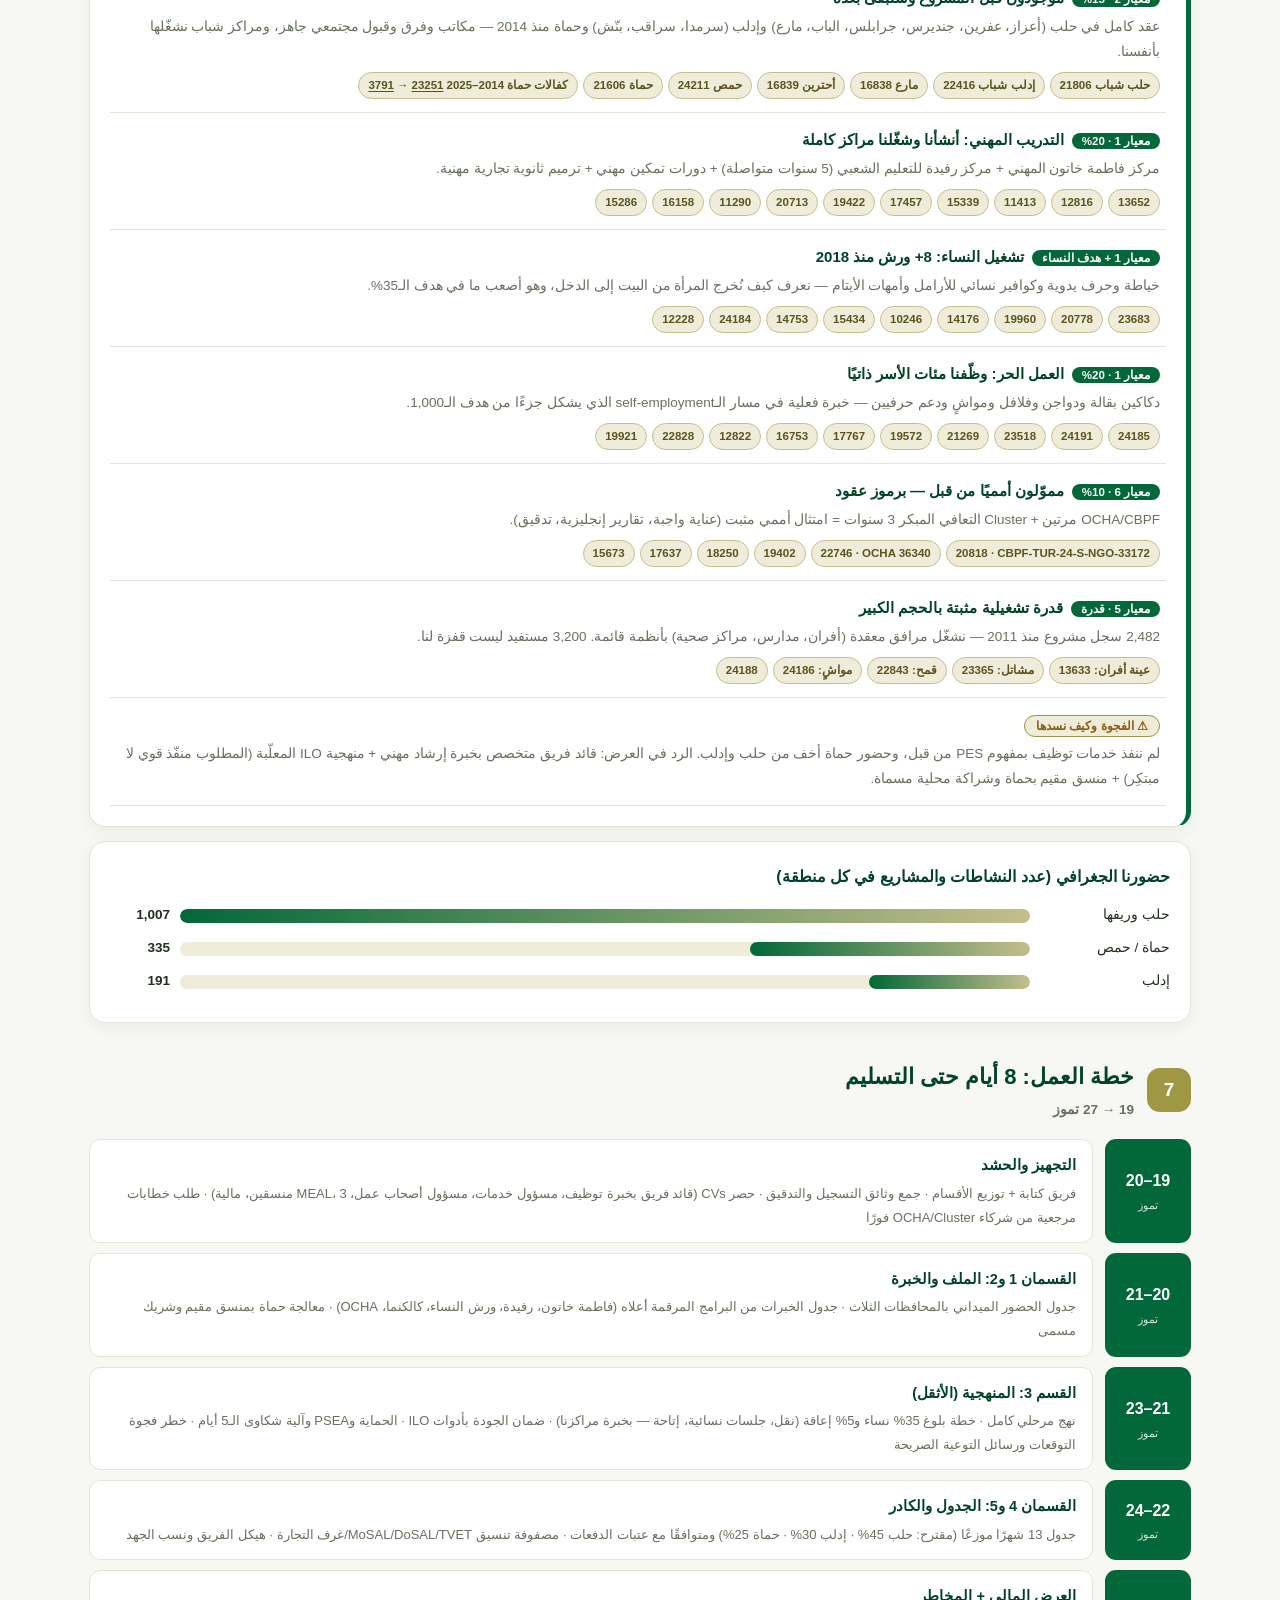
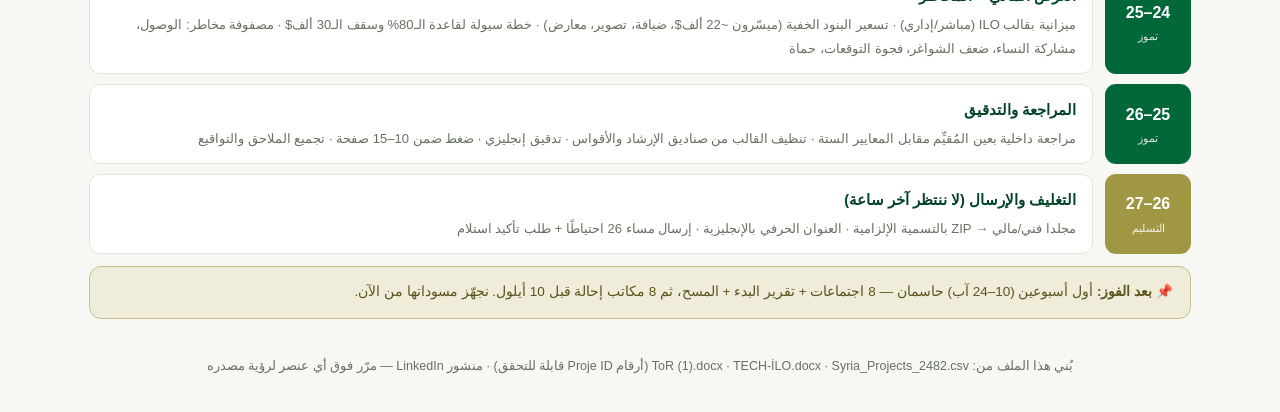
==== commit 296e4b16: "fix(nav): pin language switch position across RTL/LTR Co-authored-by: Cursor <cursoragent@cursor.com" ====
--- a/index.html
+++ b/index.html
@@ -11,7 +11,7 @@
 <meta name="theme-color" content="#014326">
 <link rel="canonical" href="https://alhasann.github.io/ihh/">
 <link rel="icon" href="Circle_tr.svg" type="image/svg+xml">
-<link rel="apple-touch-icon" href="og-image.png?v=20260719b">
+<link rel="apple-touch-icon" href="meta.png?v=20260720a">
 
 <meta property="og:type" content="website">
 <meta property="og:site_name" content="IHH">
@@ -20,24 +20,24 @@
 <meta property="og:title" content="IHH · ILO Ortaklık Dosyası — İstihdam Hizmetleri">
 <meta property="og:description" content="Halep, Hama ve İdlib'de geri dönenler, yerinden edilmişler ve yerel topluluklar için kamu istihdam hizmetleri, kariyer rehberliği, iş eşleştirme ve yönlendirme. Uygulama: 10 Ağustos 2026 – 30 Ağustos 2027.">
 <!-- Cache-bust query forces Telegram/WhatsApp to refetch a new preview image -->
-<meta property="og:image" content="https://alhasann.github.io/ihh/og-image.png?v=20260719b">
-<meta property="og:image:secure_url" content="https://alhasann.github.io/ihh/og-image.png?v=20260719b">
+<meta property="og:image" content="https://alhasann.github.io/ihh/meta.png?v=20260720a">
+<meta property="og:image:secure_url" content="https://alhasann.github.io/ihh/meta.png?v=20260720a">
 <meta property="og:image:type" content="image/png">
-<meta property="og:image:width" content="1200">
-<meta property="og:image:height" content="675">
-<meta property="og:image:alt" content="IHH — ILO Ortaklık Dosyası, Halep · Hama · İdlib">
+<meta property="og:image:width" content="1024">
+<meta property="og:image:height" content="344">
+<meta property="og:image:alt" content="IHH — İnsani Yardım Vakfı">
 
 <meta name="twitter:card" content="summary_large_image">
 <meta name="twitter:title" content="IHH · ILO Ortaklık Dosyası — İstihdam Hizmetleri">
 <meta name="twitter:description" content="Halep, Hama ve İdlib'de kamu istihdam hizmetleri, kariyer rehberliği, iş eşleştirme ve yönlendirme sistemlerinin güçlendirilmesi.">
-<meta name="twitter:image" content="https://alhasann.github.io/ihh/og-image.png?v=20260719b">
-<meta name="twitter:image:alt" content="IHH — ILO Ortaklık Dosyası">
+<meta name="twitter:image" content="https://alhasann.github.io/ihh/meta.png?v=20260720a">
+<meta name="twitter:image:alt" content="IHH — İnsani Yardım Vakfı">
 
 <link rel="stylesheet" href="css/style.css">
 </head>
 <body>
-<nav class="site-nav" id="site-nav" data-i18n-aria="nav.aria" aria-label="التنقل بين الأقسام">
-  <div class="site-nav-inner">
+<nav class="site-nav" id="site-nav" dir="ltr" data-i18n-aria="nav.aria" aria-label="التنقل بين الأقسام">
+  <div class="site-nav-inner" dir="ltr">
     <a href="#top" class="nav-brand">
       <img src="Circle_tr.svg" width="56" height="56" alt="IHH" class="nav-logo">
       <span class="nav-brand-text"><b>IHH</b><small>ILO</small></span>
--- a/css/style.css
+++ b/css/style.css
@@ -17,6 +17,8 @@
 /* —— sticky navbar —— */
 .site-nav{
   position:sticky;top:0;z-index:100;
+  /* Keep chrome positions physical: logo left, tools right — ignore page RTL/LTR */
+  direction:ltr;
   background:rgba(247,248,244,.98);
   backdrop-filter:blur(12px);-webkit-backdrop-filter:blur(12px);
   border-bottom:1px solid var(--line);
@@ -26,10 +28,12 @@
   max-width:1150px;margin:0 auto;padding:10px 16px;
   display:flex;align-items:center;justify-content:space-between;gap:12px;
   min-height:68px;position:relative;
+  direction:ltr;
 }
 .nav-brand{
   display:inline-flex;align-items:center;gap:10px;
   text-decoration:none;color:var(--pd);min-width:0;
+  order:1;
 }
 .nav-logo{
   width:56px;height:56px;object-fit:contain;flex-shrink:0;
@@ -39,7 +43,9 @@
 .nav-brand-text small{font-size:11px;color:var(--g);font-weight:700}
 
 .nav-tools{
-  display:inline-flex;align-items:center;gap:8px;margin-inline-start:auto;
+  display:inline-flex;align-items:center;gap:8px;
+  margin-left:auto;margin-right:0;
+  order:2;direction:ltr;
 }
 .nav-toggle{
   display:inline-flex;align-items:center;justify-content:center;gap:8px;
@@ -71,6 +77,8 @@
 .nav-links{
   display:grid;grid-template-columns:repeat(3,minmax(0,1fr));gap:6px;
 }
+html[dir="rtl"] .nav-panel{direction:rtl}
+html[dir="ltr"] .nav-panel{direction:ltr}
 .nav-link{
   display:flex;align-items:center;gap:10px;min-width:0;
   text-decoration:none;color:var(--pd);
@@ -103,6 +111,7 @@
 .lang-switch{
   display:inline-grid;grid-template-columns:1fr 1fr;align-items:stretch;
   gap:2px;padding:3px;border-radius:999px;
+  direction:ltr; /* AR | TR order stays fixed */
   background:linear-gradient(180deg,#eef3ef,#e6ece7);
   border:1px solid #d8e2db;
   box-shadow:inset 0 1px 2px rgba(34,48,31,.05);
